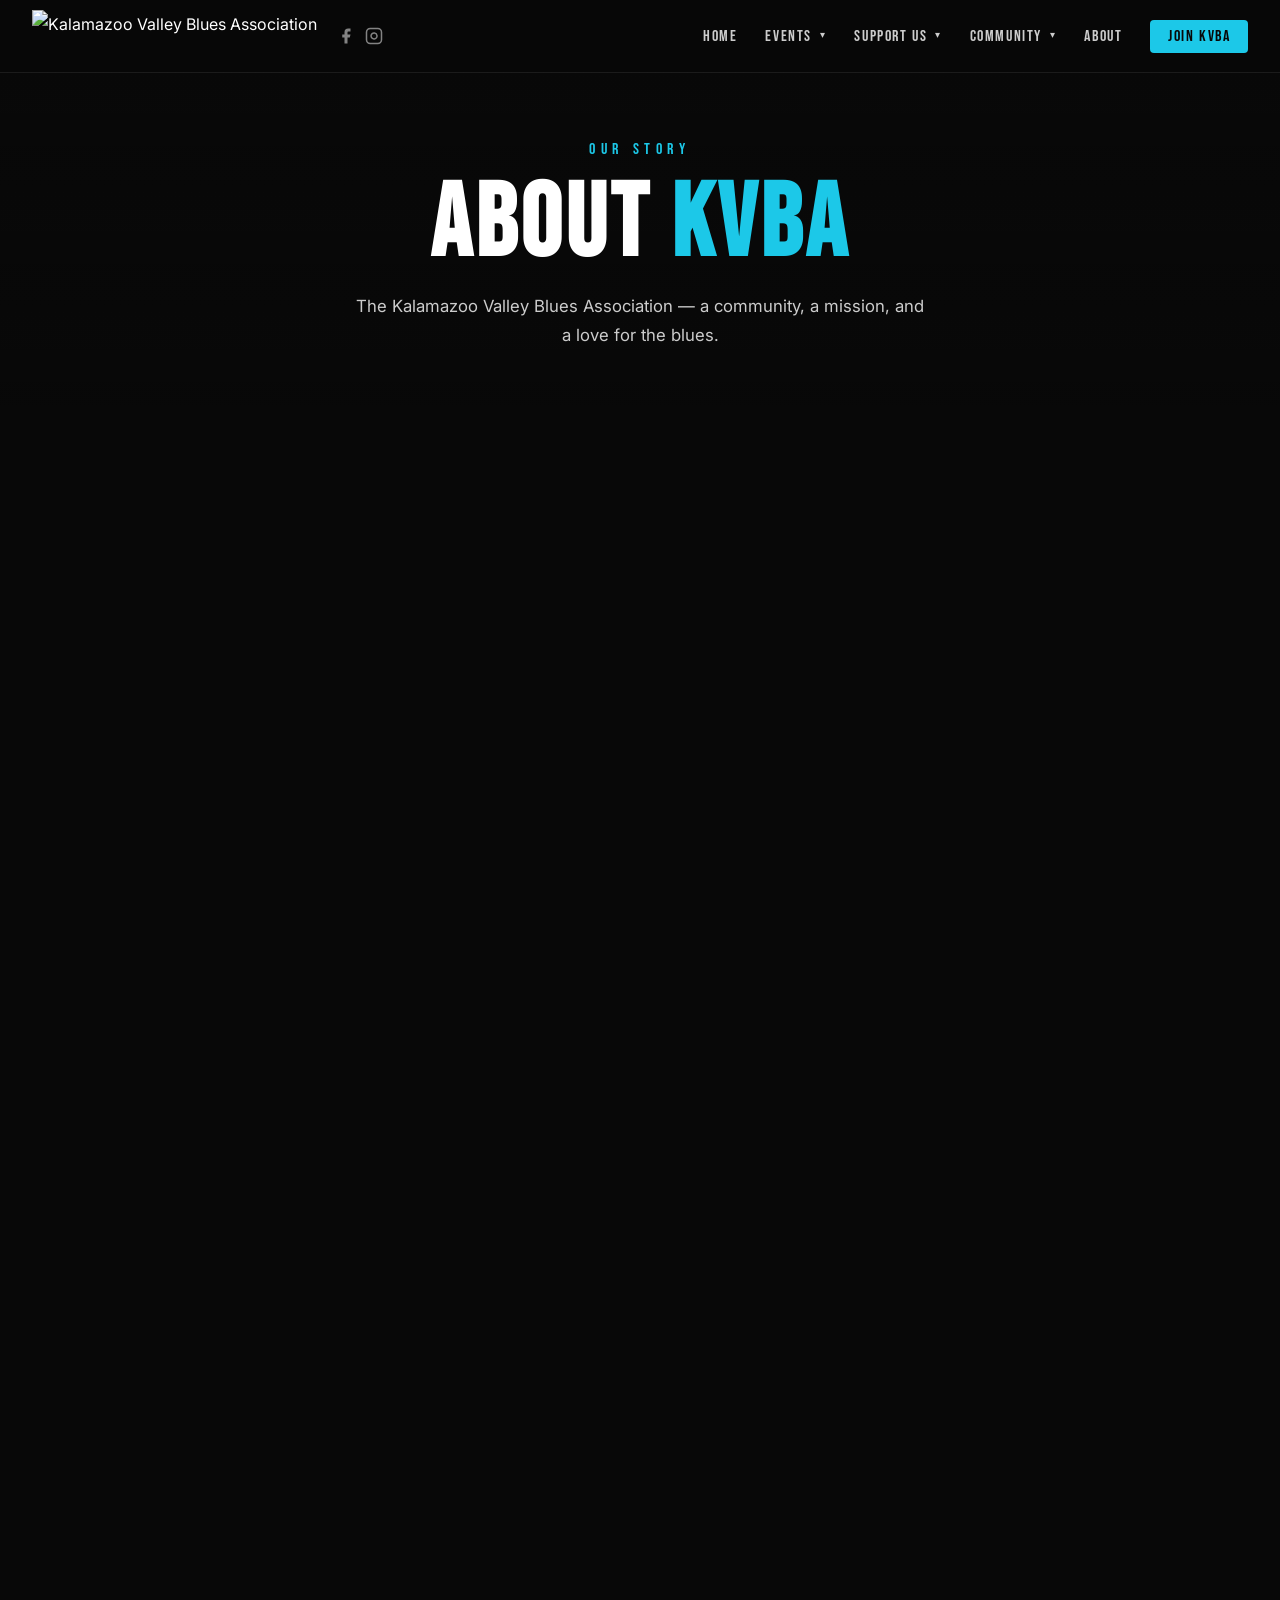
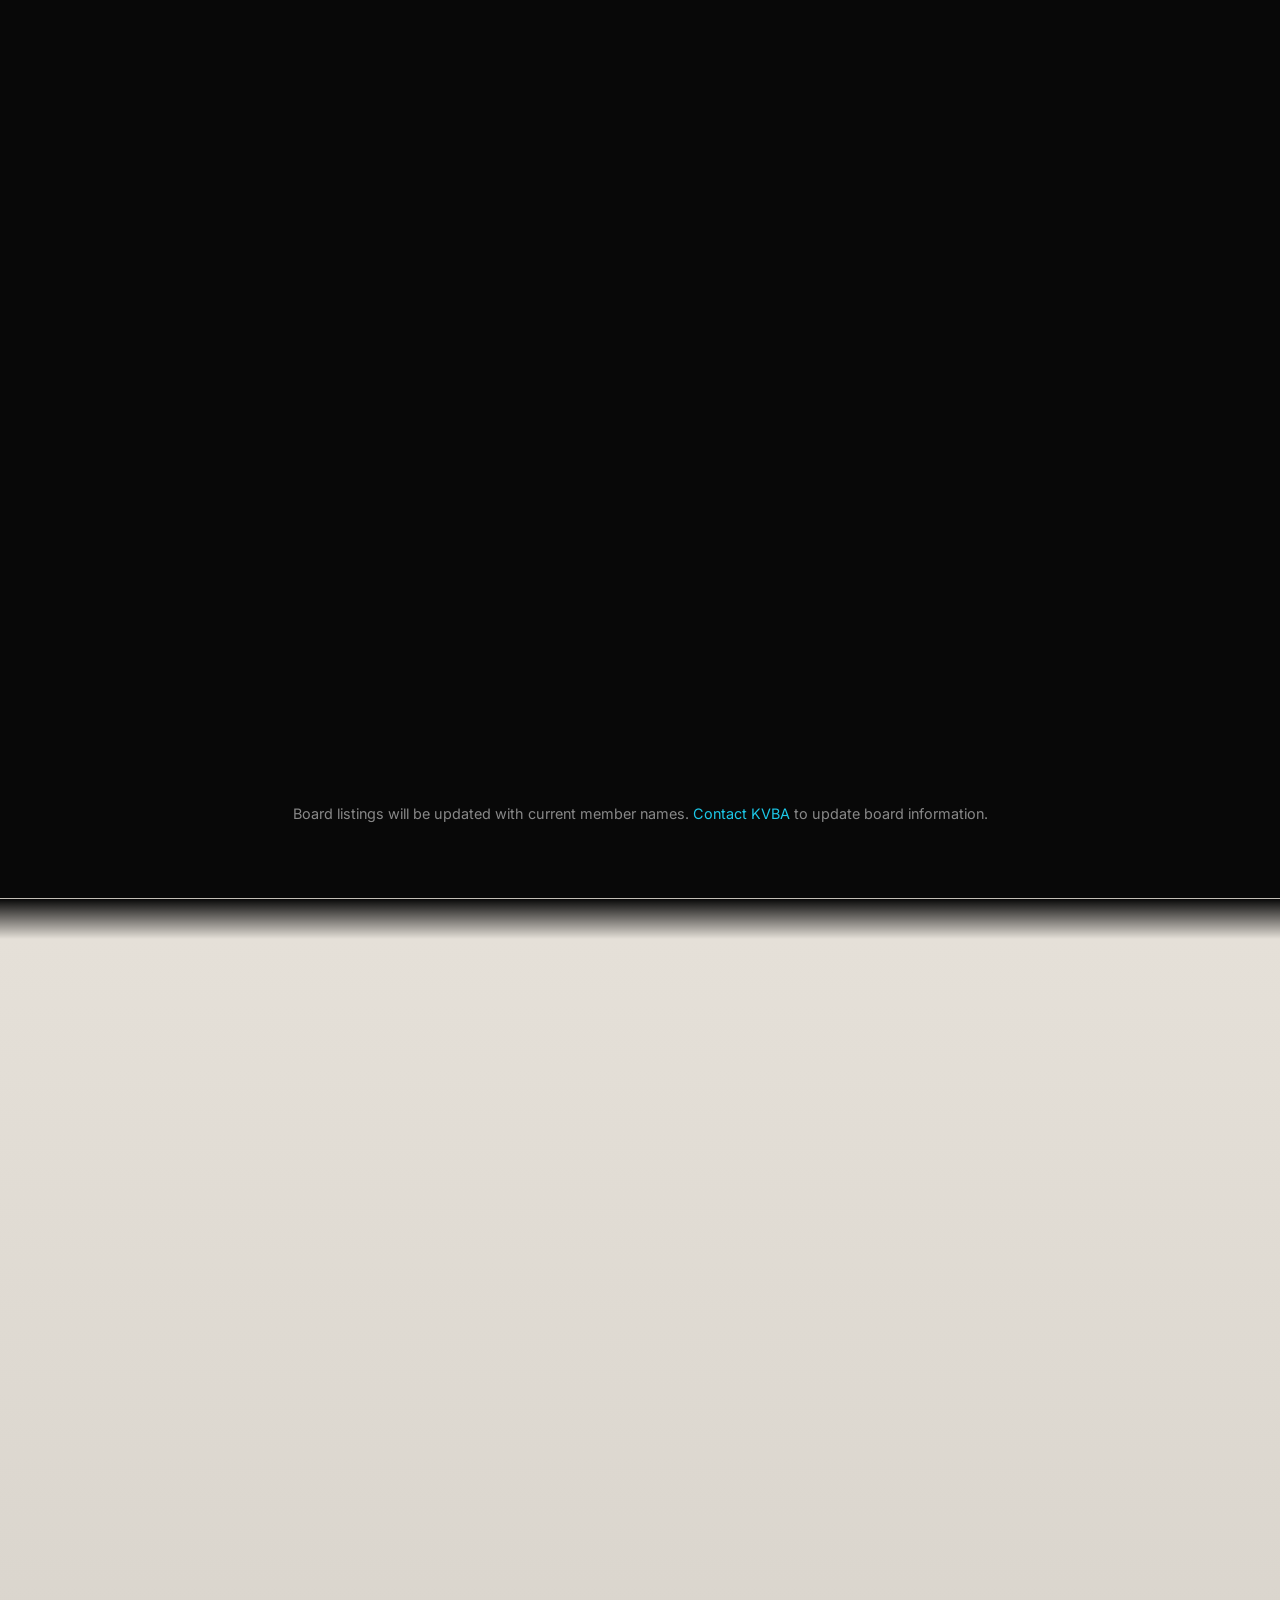
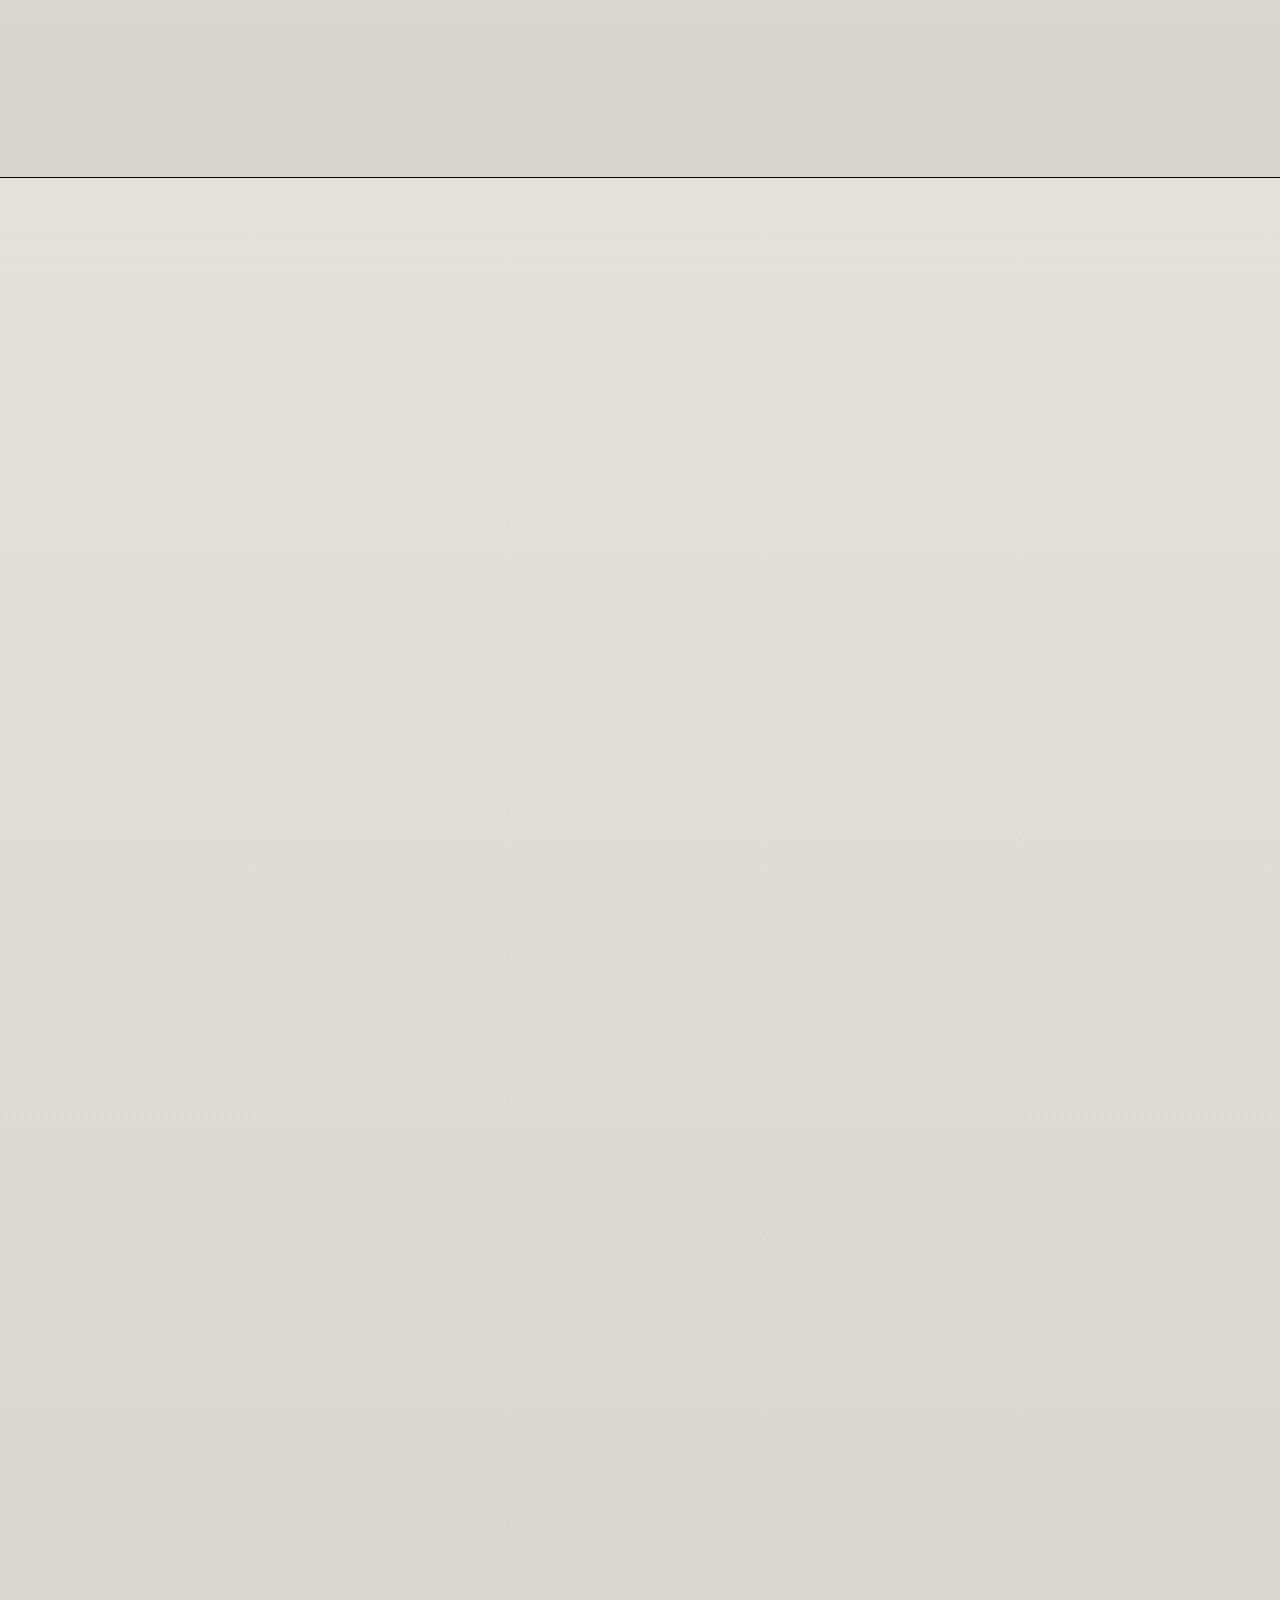
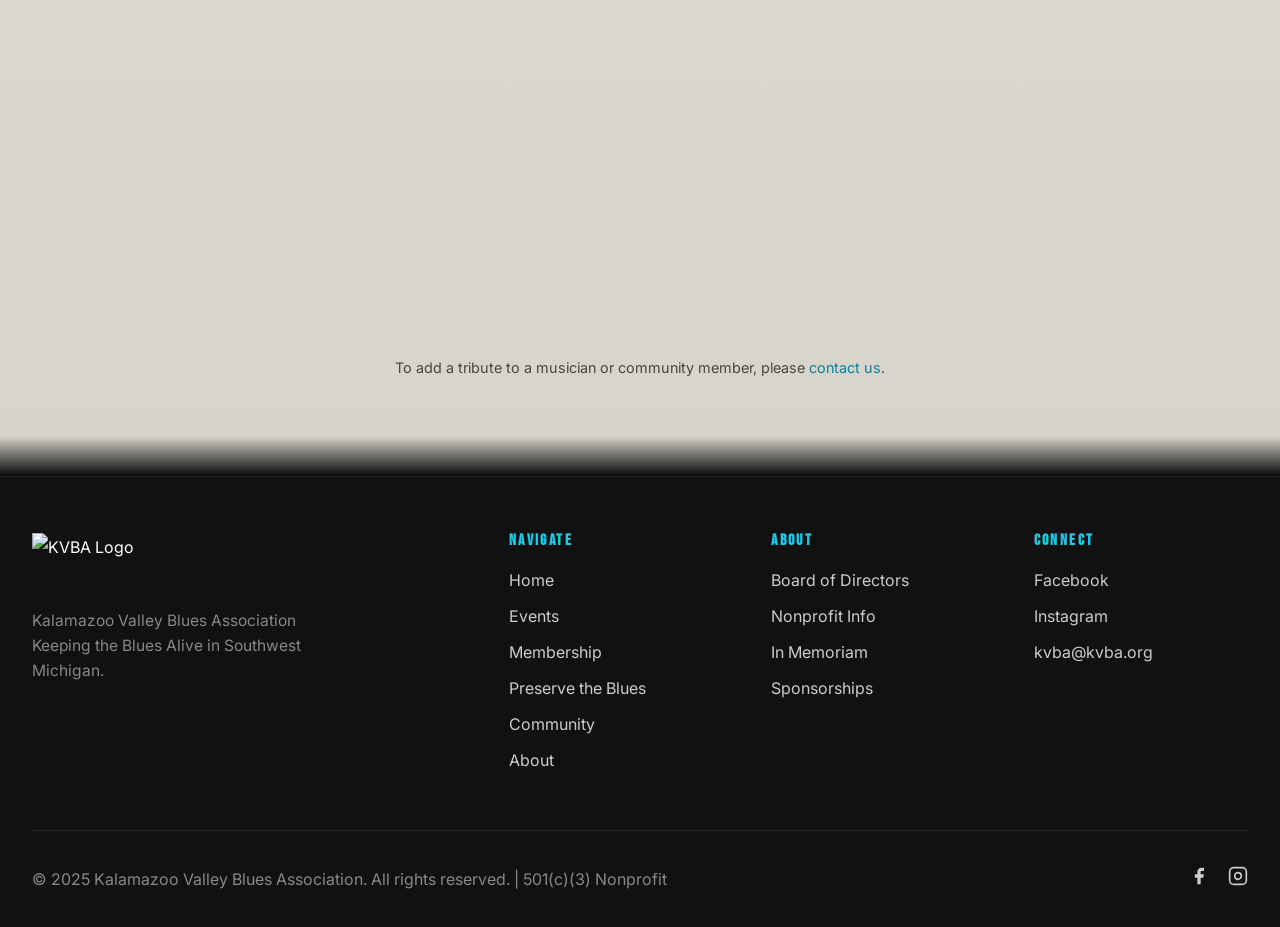
==== about.html @ 762186d5 "Fix: hide treasurer modal by default (display:none)" ====
<!DOCTYPE html>
<html lang="en">
<head>
  <meta charset="UTF-8" />
  <meta name="viewport" content="width=device-width, initial-scale=1.0" />
  <title>About KVBA | Kalamazoo Valley Blues Association</title>
  <meta name="description" content="Learn about the Kalamazoo Valley Blues Association — over 30 years keeping blues music alive in Kalamazoo, MI and Southwest Michigan. Our mission, history, and board of directors." />
  <link rel="preconnect" href="https://fonts.googleapis.com" />
  <link rel="preconnect" href="https://fonts.gstatic.com" crossorigin />
  <link href="https://fonts.googleapis.com/css2?family=Bebas+Neue&family=Inter:wght@300;400;500;600;700&display=swap" rel="stylesheet" />
  <link rel="stylesheet" href="assets/css/style.css" />
  <style>
    .reveal { opacity: 0; transform: translateY(20px); transition: opacity 0.6s ease, transform 0.6s ease; }
    .reveal.visible { opacity: 1; transform: translateY(0); }
    /* ── In Memoriam tributes ── */
    .tribute {
      display: grid;
      grid-template-columns: 200px 1fr;
      gap: 2.5rem;
      background: var(--bg-3);
      border: 1px solid var(--border);
      border-radius: var(--radius);
      padding: 2rem 2.25rem;
      margin-bottom: 2rem;
    }
    @media (max-width: 640px) {
      .tribute { grid-template-columns: 1fr; }
      .tribute-photo { text-align: center; }
    }
    .tribute-photo img {
      width: 100%; max-width: 200px;
      border-radius: var(--radius);
      object-fit: cover;
      box-shadow: 0 4px 20px rgba(0,0,0,0.4);
    }
    .tribute-name {
      font-family: var(--heading);
      font-size: clamp(1.6rem, 3vw, 2.2rem);
      line-height: 1.1;
      margin-bottom: 0.2rem;
    }
    .tribute-role {
      color: var(--blue);
      font-size: 0.95rem;
      letter-spacing: 0.14em;
      text-transform: uppercase;
      margin-bottom: 1.25rem;
      display: block;
    }
    .tribute-bio p {
      color: var(--light);
      line-height: 1.8;
      font-size: 0.95rem;
      margin-bottom: 0.9rem;
    }
    .tribute-obit {
      display: inline-block;
      margin-top: 0.5rem;
      color: var(--blue);
      font-size: 0.97rem;
      text-decoration: underline;
    }
    .tribute-obit:hover { opacity: 0.8; }
    /* ── Board member bio modal ── */
    .board-card.has-bio { cursor: pointer; transition: transform 0.2s, box-shadow 0.2s, border-color 0.2s; }
    .board-card.has-bio:hover { transform: translateY(-4px); box-shadow: 0 10px 30px rgba(28,200,232,0.18); border-color: var(--blue); }
    .board-card.has-bio .bio-hint {
      font-size: 0.78rem; color: var(--blue); margin-top: 0.5rem;
      letter-spacing: 0.06em; opacity: 0.75;
    }
    .board-card.has-bio:hover .bio-hint { opacity: 1; }

    /* Modal overlay */
    #boardModal,
    #boardModalTreasurer {
      display: none; position: fixed; inset: 0; z-index: 8000;
      background: rgba(0,0,0,0.75); backdrop-filter: blur(4px);
      align-items: center; justify-content: center; padding: 1.5rem;
    }
    #boardModal.open,
    #boardModalTreasurer.open { display: flex; }
    .board-modal-box {
      background: var(--bg-2); border: 1px solid var(--border);
      border-radius: 16px; max-width: 560px; width: 100%;
      padding: 2.5rem 2.5rem 2rem;
      position: relative;
      animation: modalIn 0.22s ease;
    }
    @keyframes modalIn {
      from { opacity: 0; transform: translateY(18px) scale(0.97); }
      to   { opacity: 1; transform: translateY(0) scale(1); }
    }
    .board-modal-close {
      position: absolute; top: 1rem; right: 1.1rem;
      background: none; border: none; cursor: pointer;
      color: var(--gray); font-size: 1.5rem; line-height: 1;
      transition: color 0.2s;
    }
    .board-modal-close:hover { color: var(--white); }
    .board-modal-header {
      display: flex; align-items: center; gap: 1.4rem; margin-bottom: 1.5rem;
    }
    .board-modal-header img {
      width: 80px; height: 80px; border-radius: 50%;
      object-fit: cover; object-position: center top;
      border: 2px solid var(--blue); flex-shrink: 0;
    }
    .board-modal-header .modal-name {
      font-family: var(--heading); font-size: 1.8rem; line-height: 1.1; margin-bottom: 0.2rem;
    }
    .board-modal-header .modal-role {
      color: var(--blue); font-size: 0.9rem; text-transform: uppercase;
      letter-spacing: 0.12em; margin-bottom: 0.2rem;
    }
    .board-modal-header .modal-since {
      color: var(--gray); font-size: 0.85rem;
    }
    .board-modal-body p {
      color: var(--light); line-height: 1.8; font-size: 0.97rem; margin-bottom: 0.9rem;
    }
    .board-modal-body p:last-child { margin-bottom: 0; }
    .board-modal-footer {
      margin-top: 1.5rem; padding-top: 1rem;
      border-top: 1px solid var(--border);
    }
    .board-modal-footer a {
      color: var(--blue); font-size: 0.9rem; text-decoration: none;
      display: inline-flex; align-items: center; gap: 0.4rem;
    }
    .board-modal-footer a:hover { text-decoration: underline; }

    /* ── Collapsible bio ── */
    .bio-preview { margin-bottom: 0; }
    .bio-full { display: none; }
    .bio-full.open { display: block; }
    .bio-toggle {
      background: none; border: none; cursor: pointer;
      color: var(--blue); font-size: 0.97rem; padding: 0.5rem 0 0;
      letter-spacing: 0.05em; display: inline-flex; align-items: center; gap: 0.4rem;
    }
    .bio-toggle:hover { opacity: 0.8; }
    .bio-toggle .arrow { display: inline-block; transition: transform 0.25s; }
    .bio-toggle.open .arrow { transform: rotate(90deg); }
    /* Simpler card for those with a full page */
    .memorial-card-sm {
      background: var(--bg-3); border: 1px solid var(--border);
      border-radius: var(--radius); padding: 1.75rem 2rem;
      display: flex; align-items: center; gap: 1.5rem;
    }
    .memorial-card-sm .name { font-family: var(--heading); font-size: 1.4rem; margin-bottom: 0.2rem; }
    .memorial-card-sm .note { color: var(--gray); font-size: 1rem; line-height: 1.6; }
  </style>
  <!-- Google tag (gtag.js) -->
  <script async src="https://www.googletagmanager.com/gtag/js?id=G-MRCHQHKWJD"></script>
  <script>
    window.dataLayer = window.dataLayer || [];
    function gtag(){dataLayer.push(arguments);}
    gtag('js', new Date());
    gtag('config', 'G-MRCHQHKWJD');
  </script>
</head>
<body>

<!-- ─── NAVBAR ─────────────────────────────────────────────── -->
<nav id="navbar">
  <div class="nav-left">
  <div class="nav-logo">
    <a href="index.html">
      <img src="assets/images/logo-color.png" alt="Kalamazoo Valley Blues Association" class="nav-logo-img" />
    </a>
  </div>
  <div class="nav-social">
    <a href="https://facebook.com/Kzooblues" target="_blank" rel="noopener" aria-label="Facebook">
      <svg width="18" height="18" fill="currentColor" viewBox="0 0 24 24"><path d="M18 2h-3a5 5 0 0 0-5 5v3H7v4h3v8h4v-8h3l1-4h-4V7a1 1 0 0 1 1-1h3z"/></svg>
    </a>
    <a href="https://instagram.com/kzooblues/" target="_blank" rel="noopener" aria-label="Instagram">
      <svg width="18" height="18" fill="none" stroke="currentColor" stroke-width="2" viewBox="0 0 24 24"><rect x="2" y="2" width="20" height="20" rx="5" ry="5"/><path d="M16 11.37A4 4 0 1 1 12.63 8 4 4 0 0 1 16 11.37z"/><line x1="17.5" y1="6.5" x2="17.51" y2="6.5"/></svg>
    </a>
  </div>
</div>
    <ul class="nav-links">
    <li><a href="index.html">Home</a></li>
    <li class="has-dropdown">
      <a href="events.html">Events <span class="nav-arrow">&#9662;</span></a>
      <ul class="dropdown">
        <li><a href="events.html">Upcoming Events</a></li>
        <li><a href="bluesfest.html">Blues Fest 2026</a></li>
        <li><a href="golf.html">Golf Outing</a></li>
      </ul>
    </li>
    <li class="has-dropdown">
      <a href="#">Support Us <span class="nav-arrow">&#9662;</span></a>
      <ul class="dropdown">
        <li><a href="membership.html">Membership</a></li>
        <li><a href="sponsorship.html">Sponsorship</a></li>
      </ul>
    </li>
    <li class="has-dropdown">
      <a href="#">Community <span class="nav-arrow">&#9662;</span></a>
      <ul class="dropdown">
        <li><a href="bands.html">Community Bands</a></li>
        <li><a href="preserve.html">Preserve the Blues</a></li>
        <li><a href="scholarship.html">Scholarship</a></li>
      </ul>
    </li>
    <li><a href="about.html">About</a></li>
    <li><a href="membership.html" class="nav-cta">Join KVBA</a></li>
  </ul>
  <button class="nav-toggle" id="navToggle" aria-label="Toggle menu">☰</button>
</nav>

<!-- ─── PAGE HERO ─────────────────────────────────────────────── -->
<div class="page-hero" style="background-image: linear-gradient(to bottom, rgba(8,8,8,0.55), rgba(8,8,8,0.98)), url('assets/images/Messenger_creation_CA2ED29F-C7D2-44B9-A4A9-341E85EB263A.jpeg'); background-size: cover; background-position: center;">
  <div class="container">
    <span class="section-label">Our Story</span>
    <h1>About <span class="blue">KVBA</span></h1>
    <p>The Kalamazoo Valley Blues Association — a community, a mission, and a love for the blues.</p>
  </div>
</div>

<!-- ─── MISSION ─────────────────────────────────────────────── -->
<section>
  <div class="container">
    <div class="mission-block reveal">
      <div class="mission-quote">"Keeping the Blues Alive"</div>
      <p>The Kalamazoo Valley Blues Association is dedicated to promoting, preserving, and celebrating blues music and its cultural heritage in Southwest Michigan. We connect musicians, fans, venues, and communities in a shared passion for this foundational American art form.</p>
    </div>

    <!-- ─── HISTORY ─────────────────────────────────────────────── -->
    <div class="history-grid reveal">
      <div class="history-text">
        <span class="section-label">Our Story</span>
        <h2>More Than <span class="blue">30 Years</span> of Blues in Kalamazoo</h2>
        <p>The Kalamazoo Valley Blues Association was founded in the early 1990s by a dedicated group of blues fans and musicians who wanted to ensure that Southwest Michigan would always have a thriving blues scene.</p>
        <p>What started as a small gathering of enthusiasts has grown into one of Michigan's most active blues music organizations — hosting hundreds of events each year, running education programs in local schools, and producing the annual Kalamazoo Blues Festival.</p>
        <p>Through the decades, KVBA has navigated changing musical landscapes while staying true to the authentic heart of the blues. We've seen legends perform on our stages, watched young scholarship recipients go on to music careers, and built a community that keeps growing.</p>
        <p>Today, KVBA is a 501(c)(3) nonprofit organization led by a volunteer board of directors, supported by hundreds of members, and powered by countless volunteers who show up because they love the music.</p>
      </div>
      <div class="history-img">
        <img src="assets/images/515438805_1161407829362009_8691563852099156481_n.jpg" alt="KVBA members at Blues Festival" />
      </div>
    </div>

    <!-- ─── BOARD ─────────────────────────────────────────────── -->
    <div id="board">
      <div class="section-header reveal">
        <span class="section-label">Leadership</span>
        <h2>Board of <span class="blue">Directors</span></h2>
        <p>KVBA is governed by a volunteer board of dedicated blues community members. <a href="mailto:kvba@kvba.org" style="color:var(--blue);">Contact us</a> to learn about board opportunities.</p>
      </div>
      <div class="board-grid reveal">
        <div class="board-card has-bio" onclick="document.getElementById('boardModal').classList.add('open')" role="button" tabindex="0" aria-label="View Mike Depoian bio">
          <img src="assets/images/mike-depoian.jpg" alt="Mike Depoian" class="board-avatar-photo" />
          <div class="name">Mike Depoian</div>
          <div class="role">Board President</div>
          <div style="color:var(--gray);font-size:0.82rem;margin-top:0.4rem;">President since 2016</div>
          <div class="bio-hint">View Bio ›</div>
        </div>
        <div class="board-card">
          <div class="board-avatar">VP</div>
          <div class="name">Vice President</div>
          <div class="role">Board Vice President</div>
        </div>
        <div class="board-card">
          <div class="board-avatar">S</div>
          <div class="name">Secretary</div>
          <div class="role">Board Secretary</div>
        </div>
        <div class="board-card has-bio" onclick="document.getElementById('boardModalTreasurer').classList.add('open')" role="button" tabindex="0" aria-label="View Larry bio">
          <img src="assets/images/Larry Face headshot.jpg" alt="Larry, Board Treasurer" class="board-avatar-photo" />
          <div class="name">Larry</div>
          <div class="role">Board Treasurer</div>
          <div class="bio-hint">View Bio ›</div>
        </div>
        <div class="board-card">
          <div class="board-avatar">D</div>
          <div class="name">Director at Large</div>
          <div class="role">Director</div>
        </div>
        <div class="board-card">
          <div class="board-avatar">D</div>
          <div class="name">Director at Large</div>
          <div class="role">Director</div>
        </div>
      </div>
      <p style="text-align:center; color:var(--gray); margin-top:1.5rem; font-size:0.9rem;">
        Board listings will be updated with current member names. <a href="mailto:kvba@kvba.org" style="color:var(--blue);">Contact KVBA</a> to update board information.
      </p>
    </div>
  </div>
</section>

<!-- ─── NONPROFIT INFO ─────────────────────────────────────────────── -->
<section id="nonprofit" class="section-light" style="border-top:1px solid var(--border); border-bottom:1px solid var(--border);">
  <div class="container">
    <div style="display:grid; grid-template-columns:1fr 1fr; gap:4rem; align-items:center;" class="reveal">
      <div>
        <span class="section-label">Our Nonprofit Status</span>
        <h2>501(c)(3) <span class="blue">Organization</span></h2>
        <p style="color:var(--light); margin-bottom:1rem;">KVBA is a registered 501(c)(3) nonprofit organization, which means your membership dues and donations may be tax-deductible. We are governed by a volunteer board and operate entirely in service of the blues community.</p>
        <p style="color:var(--light); margin-bottom:1.5rem;">We welcome contributions of all kinds — financial support, in-kind donations, volunteer time, and sponsorships all make a meaningful difference in our ability to serve the community.</p>
        <div style="display:flex; gap:1rem; flex-wrap:wrap;">
          <a href="membership.html" class="btn btn-primary">Join or Donate</a>
          <a href="mailto:kvba@kvba.org?subject=Sponsorship Inquiry" class="btn btn-outline">Sponsorship Info</a>
        </div>
      </div>
      <div style="display:grid; grid-template-columns:1fr 1fr; gap:1.25rem;">
        <div class="stat">
          <span class="stat-number">501(c)(3)</span>
          <span class="stat-label">Nonprofit Status</span>
        </div>
        <div class="stat">
          <span class="stat-number">100%</span>
          <span class="stat-label">Volunteer Board</span>
        </div>
        <div class="stat">
          <span class="stat-number">1990s</span>
          <span class="stat-label">Founded</span>
        </div>
        <div class="stat">
          <span class="stat-number">MI</span>
          <span class="stat-label">State of Incorporation</span>
        </div>
      </div>
    </div>

    <!-- 501(c)(3) Public Documents -->
    <div style="margin-top:3rem; padding-top:2.5rem; border-top:1px solid var(--border);" class="reveal">
      <h3 style="font-family:var(--heading);font-size:1.5rem;letter-spacing:0.08em;margin-bottom:0.5rem;">Public Documents</h3>
      <p style="color:var(--light);margin-bottom:1.5rem;font-size:0.95rem;">The KVBA is an organization made up entirely of volunteers — from the board of directors to the person collecting tickets at the festival gate. As a 501(c)(3) organization, our filings are available for public inspection.</p>
      <ul style="list-style:none;display:flex;flex-direction:column;gap:0.75rem;">
        <li>
          <a href="https://kzooblues.files.wordpress.com/2016/01/irs-public-inspection-requirements-for-forms-990.pdf"
             target="_blank" rel="noopener"
             style="color:var(--blue);display:inline-flex;align-items:center;gap:0.4rem;font-size:0.95rem;">
            <svg width="14" height="14" fill="none" stroke="currentColor" stroke-width="2" viewBox="0 0 24 24" style="flex-shrink:0;"><path d="M14 2H6a2 2 0 0 0-2 2v16a2 2 0 0 0 2 2h12a2 2 0 0 0 2-2V8z"/><polyline points="14 2 14 8 20 8"/></svg>
            IRS Public Inspection Requirements
          </a>
        </li>
        <li style="color:var(--light);font-size:0.95rem;">
          <span style="display:block;margin-bottom:0.4rem;">Return of Organization Exempt from Income Tax (Form 990)</span>
          <span style="display:flex;flex-wrap:wrap;gap:0.5rem;padding-left:0.25rem;">
            <a href="https://kvba.org/wp-content/uploads/taxdocuments/kvba_2020_tax.pdf" target="_blank" rel="noopener" style="color:var(--blue);">2020</a>
            <span style="color:var(--border);">|</span>
            <a href="https://kvba.org/wp-content/uploads/taxdocuments/kvba_2019_tax.pdf" target="_blank" rel="noopener" style="color:var(--blue);">2019</a>
            <span style="color:var(--border);">|</span>
            <a href="https://kvba.org/wp-content/uploads/taxdocuments/kvba_2018_tax.pdf" target="_blank" rel="noopener" style="color:var(--blue);">2018</a>
            <span style="color:var(--border);">|</span>
            <a href="https://kvba.org/wp-content/uploads/2018/06/kvba_2017_tax.pdf" target="_blank" rel="noopener" style="color:var(--blue);">2017</a>
            <span style="color:var(--border);">|</span>
            <a href="https://kzooblues.files.wordpress.com/2016/01/kvba-2016-tax-return.pdf" target="_blank" rel="noopener" style="color:var(--blue);">2016</a>
            <span style="color:var(--border);">|</span>
            <a href="https://kzooblues.files.wordpress.com/2016/06/kvba-2015-form-9901.pdf" target="_blank" rel="noopener" style="color:var(--blue);">2015</a>
            <span style="color:var(--border);">|</span>
            <a href="https://kzooblues.files.wordpress.com/2016/01/kvba-2014-form-990-ez.pdf" target="_blank" rel="noopener" style="color:var(--blue);">2014</a>
            <span style="color:var(--border);">|</span>
            <a href="https://kzooblues.files.wordpress.com/2016/01/kvba-2013-form-990-ez.pdf" target="_blank" rel="noopener" style="color:var(--blue);">2013</a>
          </span>
        </li>
        <li>
          <a href="https://kzooblues.files.wordpress.com/2016/06/kvba-amended-articles-of-incorporation-filed-1-5-1995.pdf"
             target="_blank" rel="noopener"
             style="color:var(--blue);display:inline-flex;align-items:center;gap:0.4rem;font-size:0.95rem;">
            <svg width="14" height="14" fill="none" stroke="currentColor" stroke-width="2" viewBox="0 0 24 24" style="flex-shrink:0;"><path d="M14 2H6a2 2 0 0 0-2 2v16a2 2 0 0 0 2 2h12a2 2 0 0 0 2-2V8z"/><polyline points="14 2 14 8 20 8"/></svg>
            KVBA Articles of Incorporation
          </a>
        </li>
      </ul>
    </div>

  </div>
</section>

<!-- ─── IN MEMORIAM ─────────────────────────────────────────────── -->
<section id="memoriam" class="section-light">
  <div class="container">
    <div class="section-header reveal">
      <span class="section-label">In Memoriam</span>
      <h2>Those Who <span class="blue">Shaped Our Blues</span></h2>
      <p>We honor the musicians and community members who contributed so much to the Kalamazoo blues tradition. Their music lives on.</p>
    </div>
    <!-- Larry Bevins -->
    <div class="tribute reveal">
      <div class="tribute-photo">
        <img src="assets/images/larry-bevins.png" alt="Larry Bevins" />
      </div>
      <div class="tribute-content">
        <div class="tribute-name">Larry Bevins</div>
        <span class="tribute-role">KVBA President &amp; Festival Visionary</span>
        <div class="tribute-bio">
          <div class="bio-preview">
            <p>About 30 years ago the newly formed Kalamazoo Valley Blues Association decided to have a blues festival in downtown Kalamazoo. The weather was not kind and the event lost money — but someone stepped up with a plan. That person was Larry Bevins.</p>
          </div>
          <div class="bio-full" id="larryBio">
            <p>Larry's plan included recruiting sponsors, holding a series of fundraisers, and negotiating with those owed money. Another festival was planned. Larry, who was not part of the Board at the time, was elected the new President to lead this effort (1996).</p>
            <p>Not only did the plan work, in 2001 Larry traveled to Memphis to accept the Blues Organization of the Year award! The Kalamazoo Chamber of Commerce made July Blues month. Larry, and his volunteer Board, had put Kalamazoo on the blues map! A book was published in 1999 called "Blues For Dummies" with a list of the top 10 blues festivals not to miss — among them was the Kalamazoo Blues Festival.</p>
            <p>It was always Larry's vision to get national recognition. He got it! For those now doing the booking, the major agencies are on speed dial. That's all because of Larry Bevins who refused to let it die and dreamed of something bigger.</p>
            <p>But blues wasn't his only love. The man could barbeque some ribs! He entered an annual rib competition with a few other KVBA members and took 2nd place at RibFest. Music, BBQ, and family is what Larry was all about. He will be greatly missed in the blues world and beyond. Here at KVBA we celebrate the life and impact of Larry and send our sincere condolences to Lorie and Katie.</p>
          </div>
          <button class="bio-toggle" id="larryToggle" onclick="toggleBio('larryBio','larryToggle')">
            <span class="arrow">&#9654;</span> Read more
          </button>
        </div>
        <a href="https://www.winkelfuneralhome.com/larry-d-bevins/" target="_blank" rel="noopener" class="tribute-obit">Read Larry's obituary &rarr;</a>
      </div>
    </div>

    <!-- John Steele -->
    <div class="tribute reveal">
      <div class="tribute-photo">
        <img src="assets/images/john-steele.jpg" alt="John Steele" />
      </div>
      <div class="tribute-content">
        <div class="tribute-name">John Steele</div>
        <span class="tribute-role">KVBA Board Member &amp; Treasurer</span>
        <div class="tribute-bio">
          <p>Remembering our dear friend John Steele, who passed in November 2021. His legacy includes many contributions to the local blues scene. John served as board member and treasurer to the KVBA, and his dedication helped sustain the organization through many years of growth.</p>
          <p>RIP John.</p>
        </div>
        <a href="https://obits.mlive.com/us/obituaries/kalamazoo/name/john-steele-obituary?id=31671112" target="_blank" rel="noopener" class="tribute-obit">Read John's obituary &rarr;</a>
      </div>
    </div>

    <!-- Millie Lambert -->
    <div class="tribute reveal">
      <div class="tribute-photo">
        <img src="assets/images/millie-lambert.jpg" alt="Millie Lambert"
             onerror="this.closest('.tribute-photo').style.display='none'" />
      </div>
      <div class="tribute-content">
        <div class="tribute-name">Millie Lambert</div>
        <span class="tribute-role">KVBA Board Member &amp; Beloved Community Pillar</span>
        <div class="tribute-bio">
          <div class="bio-preview">
            <p>Mildred "Millie" Mary Lambert, born February 5, 1949, passed away peacefully on August 27, 2024, at the age of 75. A Kalamazoo treasure through and through, Millie served on the KVBA board and gave herself fully to the blues community she loved.</p>
          </div>
          <div class="bio-full" id="millieBio">
            <p>Millie spent her career as an elementary teacher in Kalamazoo Public Schools and brought that same warmth and dedication to everything she did for KVBA. Her love of live music — especially the Out of Favor Boys — and her easy laugh made her a fixture at events and a friend to everyone she met.</p>
            <p>She is survived by her sister Ann Walker; niece Mari Bryant; niece Lindsay (John) Osborn; and great-nieces and nephews Cadence, Gabriella, Owen, and Isaac Osborn. Her spirit lives on in the music she championed and the people she brought together. She will be greatly missed.</p>
          </div>
          <button class="bio-toggle" id="millieToggle" onclick="toggleBio('millieBio','millieToggle')">
            <span class="arrow">&#9654;</span> Read more
          </button>
        </div>
        <a href="https://obits.mlive.com/us/obituaries/kalamazoo/name/mildred-lambert-obituary?id=56296379" target="_blank" rel="noopener" class="tribute-obit">Read Millie's obituary &rarr;</a>
      </div>
    </div>

    <!-- Boogie Woogie Bob Peters -->
    <div class="memorial-card-sm reveal">
      <div>
        <div class="name">Boogie Woogie Bob Peters</div>
        <div class="note">Beloved blues pianist, mentor, and the heart of KVBA's education mission. The scholarship bearing his name honors a Southwest Michigan student musician every year. <a href="scholarship.html" style="color:var(--blue);">Learn about the scholarship &rarr;</a></div>
      </div>
    </div>

    <p style="text-align:center; color:var(--gray); margin-top:2.5rem; font-size:0.9rem;">
      To add a tribute to a musician or community member, please <a href="mailto:kvba@kvba.org?subject=In Memoriam" style="color:var(--blue);">contact us</a>.
    </p>
  </div>
</section>

<!-- ─── FOOTER ─────────────────────────────────────────────── -->
<footer>
  <div class="container">
    <div class="footer-grid">
      <div class="footer-brand">
        <img src="assets/images/logo-color.png" alt="KVBA Logo" class="footer-logo-img" />
        <p>Kalamazoo Valley Blues Association<br>Keeping the Blues Alive in Southwest Michigan.</p>
      </div>
      <div class="footer-col">
        <h4>Navigate</h4>
        <ul>
          <li><a href="index.html">Home</a></li>
          <li><a href="events.html">Events</a></li>
          <li><a href="membership.html">Membership</a></li>
          <li><a href="preserve.html">Preserve the Blues</a></li>
          <li><a href="bands.html">Community</a></li>
          <li><a href="about.html">About</a></li>
        </ul>
      </div>
      <div class="footer-col">
        <h4>About</h4>
        <ul>
          <li><a href="about.html#board">Board of Directors</a></li>
          <li><a href="about.html#nonprofit">Nonprofit Info</a></li>
          <li><a href="about.html#memoriam">In Memoriam</a></li>
          <li><a href="mailto:kvba@kvba.org?subject=Sponsorship Inquiry">Sponsorships</a></li>
        </ul>
      </div>
      <div class="footer-col">
        <h4>Connect</h4>
        <ul>
          <li><a href="https://facebook.com/Kzooblues" target="_blank" rel="noopener">Facebook</a></li>
          <li><a href="https://instagram.com/kzooblues/" target="_blank" rel="noopener">Instagram</a></li>
          <li><a href="mailto:kvba@kvba.org">kvba@kvba.org</a></li>
        </ul>
      </div>
    </div>
    <div class="footer-bottom">
      <p>&copy; 2025 Kalamazoo Valley Blues Association. All rights reserved. | 501(c)(3) Nonprofit</p>
      <div class="social-links">
        <a href="https://facebook.com/Kzooblues" target="_blank" rel="noopener" aria-label="Facebook">
          <svg width="20" height="20" fill="currentColor" viewBox="0 0 24 24"><path d="M18 2h-3a5 5 0 0 0-5 5v3H7v4h3v8h4v-8h3l1-4h-4V7a1 1 0 0 1 1-1h3z"/></svg>
        </a>
        <a href="https://instagram.com/kzooblues/" target="_blank" rel="noopener" aria-label="Instagram">
          <svg width="20" height="20" fill="none" stroke="currentColor" stroke-width="2" viewBox="0 0 24 24"><rect x="2" y="2" width="20" height="20" rx="5" ry="5"/><path d="M16 11.37A4 4 0 1 1 12.63 8 4 4 0 0 1 16 11.37z"/><line x1="17.5" y1="6.5" x2="17.51" y2="6.5"/></svg>
        </a>
      </div>
    </div>
  </div>
</footer>


<!-- ── Mike Depoian Bio Modal ────────────────────────────── -->
<div id="boardModal" role="dialog" aria-modal="true" aria-labelledby="modalName">
  <div class="board-modal-box">
    <button class="board-modal-close" onclick="document.getElementById('boardModal').classList.remove('open')" aria-label="Close">&times;</button>
    <div class="board-modal-header">
      <img src="assets/images/mike-depoian.jpg" alt="Mike Depoian" />
      <div>
        <div class="modal-name" id="modalName">Mike Depoian</div>
        <div class="modal-role">Board President</div>
        <div class="modal-since">KVBA President since 2016</div>
      </div>
    </div>
    <div class="board-modal-body">
      <p>Mike Depoian has served as President of the Kalamazoo Valley Blues Association since 2016, guiding the organization through a period of sustained growth and community impact. Under his leadership, KVBA has expanded its annual Blues Festival, deepened its ties with Southwest Michigan venues and artists, and strengthened the scholarship and education programs that carry the blues forward.</p>
      <p>By day, Mike is a sales leader, coach, and strategist based in Kalamazoo, MI. He holds a degree from the University of Notre Dame's Mendoza College of Business and is a Trio Certified Coach, bringing that same focus on building high-performing teams and long-term vision to everything he does at KVBA.</p>
      <p>Mike leads KVBA entirely as a volunteer — a reflection of the genuine passion for blues music and community that drives the whole organization.</p>
    </div>
    <div class="board-modal-footer">
      <a href="https://www.linkedin.com/in/mdepoian/" target="_blank" rel="noopener">
        <svg width="16" height="16" fill="currentColor" viewBox="0 0 24 24"><path d="M16 8a6 6 0 0 1 6 6v7h-4v-7a2 2 0 0 0-2-2 2 2 0 0 0-2 2v7h-4v-7a6 6 0 0 1 6-6z"/><rect x="2" y="9" width="4" height="12"/><circle cx="4" cy="4" r="2"/></svg>
        View LinkedIn Profile
      </a>
    </div>
  </div>
</div>

<script>
  // Close modal on backdrop click
  document.getElementById('boardModal').addEventListener('click', function(e) {
    if (e.target === this) this.classList.remove('open');
  });
  document.getElementById('boardModalTreasurer').addEventListener('click', function(e) {
    if (e.target === this) this.classList.remove('open');
  });
  // Close on Escape key
  document.addEventListener('keydown', function(e) {
    if (e.key === 'Escape') {
      document.getElementById('boardModal').classList.remove('open');
      document.getElementById('boardModalTreasurer').classList.remove('open');
    }
  });
  // Keyboard activation for cards
  document.querySelectorAll('.board-card.has-bio')
---- assets/css/style.css ----
@import url('https://fonts.googleapis.com/css2?family=Bebas+Neue&family=Inter:wght@300;400;500;600;700&display=swap');

/* ─── VARIABLES ─────────────────────────────────────────────── */
:root {
  --bg:        #080808;
  --bg-2:      #111111;
  --bg-3:      #1a1a1a;
  --border:    rgba(255, 255, 255, 0.08);
  --blue:      #1cc8e8;
  --blue-dark: #0ea5c9;
  --blue-glow: rgba(28, 200, 232, 0.18);
  --white:     #ffffff;
  --light:     #cccccc;
  --gray:      #888888;
  --heading:   'Bebas Neue', sans-serif;
  --body:      'Inter', sans-serif;
  --nav-h:     72px;
  --max-w:     1280px;
  --radius:    10px;
  --ease:      0.3s ease;
}

/* ─── RESET ─────────────────────────────────────────────── */
*, *::before, *::after { box-sizing: border-box; margin: 0; padding: 0; }
html  { scroll-behavior: smooth; overflow-x: hidden; }
body  { background: var(--bg); color: var(--white); font-family: var(--body); line-height: 1.75; overflow-x: hidden; max-width: 100%; }
img   { max-width: 100%; height: auto; display: block; }
a     { color: inherit; text-decoration: none; }
ul    { list-style: none; }
button { cursor: pointer; font-family: var(--body); }

/* ─── TYPOGRAPHY ─────────────────────────────────────────────── */
h1, h2, h3, h4 { font-family: var(--heading); letter-spacing: 0.04em; line-height: 1.05; }
h1 { font-size: clamp(3rem, 8vw, 7rem); }
h2 { font-size: clamp(2rem, 5vw, 3.8rem); }
h3 { font-size: clamp(1.3rem, 3vw, 2rem); }
.blue         { color: var(--blue); }
.section-label {
  display: block; font-family: var(--heading); font-size: 1rem;
  letter-spacing: 0.35em; color: var(--blue); text-transform: uppercase; margin-bottom: 0.5rem;
}

/* ─── LAYOUT ─────────────────────────────────────────────── */
.container { max-width: var(--max-w); margin: 0 auto; padding: 0 2rem; }
section    { padding: 4.5rem 0; }
.section-header { text-align: center; margin-bottom: 2.5rem; }
.section-header h2 { margin-bottom: 0.75rem; }
.section-header p  { color: var(--light); font-size: 1.05rem; max-width: 600px; margin: 0 auto; }

/* ─── BUTTONS ─────────────────────────────────────────────── */
.btn {
  display: inline-flex; align-items: center; gap: 0.5rem;
  padding: 0.85rem 2rem; border-radius: 4px;
  font-family: var(--heading); font-size: 1.1rem; letter-spacing: 0.1em;
  transition: var(--ease); border: 2px solid transparent; cursor: pointer;
}
.btn-primary  { background: var(--blue); color: var(--bg); }
.btn-primary:hover  { background: var(--blue-dark); transform: translateY(-2px); box-shadow: 0 8px 28px var(--blue-glow); }
.btn-outline  { background: transparent; color: var(--white); border-color: rgba(255,255,255,0.5); }
.btn-outline:hover  { background: var(--white); color: var(--bg); transform: translateY(-2px); }
.btn-blue-outline { background: transparent; color: var(--blue); border-color: var(--blue); }
.btn-blue-outline:hover { background: var(--blue); color: var(--bg); transform: translateY(-2px); }

/* ─── NAVBAR ─────────────────────────────────────────────── */
#navbar {
  position: fixed; top: 0; left: 0; right: 0; z-index: 1000;
  width: 100%; /* prevents iOS viewport-expansion from pushing it offscreen */
  height: var(--nav-h); display: flex; align-items: center;
  justify-content: space-between; padding: 0 2rem;
  background: rgba(8, 8, 8, 0.97); backdrop-filter: blur(14px);
  box-shadow: 0 1px 0 var(--border);
  transition: background 0.4s ease, box-shadow 0.4s ease;
}
/* nav-left: logo + social icons side by side */
.nav-left { display: flex; align-items: center; gap: 1.25rem; }
.nav-social { display: flex; gap: 0.65rem; align-items: center; }
.nav-social a { color: rgba(255,255,255,0.5); transition: color var(--ease); display: flex; line-height: 0; }
.nav-social a:hover { color: var(--blue); }
.nav-logo a      { display: flex; align-items: center; }
.nav-logo-img    { height: 52px; width: auto; object-fit: contain; display: block; }
.nav-links { display: flex; align-items: center; gap: 1.75rem; }
.nav-links a {
  font-family: var(--heading); font-size: 1rem; letter-spacing: 0.1em;
  color: var(--light); transition: color var(--ease); position: relative;
}
.nav-links a::after {
  content: ''; position: absolute; bottom: -4px; left: 0; right: 0;
  height: 2px; background: var(--blue); transform: scaleX(0); transition: transform var(--ease);
}
.nav-links a:hover, .nav-links a.active { color: var(--blue); }
.nav-links a:hover::after, .nav-links a.active::after { transform: scaleX(1); }
.nav-cta {
  background: var(--blue) !important; color: var(--bg) !important;
  padding: 0.45rem 1.1rem !important; border-radius: 4px !important;
}
.nav-cta::after { display: none !important; }
.nav-cta:hover  { background: var(--blue-dark) !important; }
.nav-toggle     { display: none; background: none; border: none; color: var(--white); font-size: 1.6rem; padding: 0.4rem; cursor: pointer; }

/* ─── DROPDOWN MENUS ─────────────────────────────────────── */
.has-dropdown { position: relative; }
.nav-arrow {
  display: inline-block; font-size: 0.65em; margin-left: 0.3em;
  vertical-align: middle; transition: transform 0.22s ease;
  line-height: 1;
}
.has-dropdown:hover .nav-arrow,
.has-dropdown.open   .nav-arrow { transform: rotate(180deg); }

.dropdown {
  list-style: none;
  position: absolute; top: 100%; left: 50%;
  transform: translateX(-50%) translateY(-4px);
  background: rgba(10,10,10,0.98); backdrop-filter: blur(16px);
  border: 1px solid rgba(255,255,255,0.1); border-radius: 8px;
  /* padding-top bridges the gap so the mouse never leaves the hover zone */
  padding: 14px 0 0.45rem; min-width: 200px;
  opacity: 0; pointer-events: none;
  /* delay the hide by 120ms so a slow mouse move doesn't snap it shut */
  transition: opacity 0.2s ease 0.12s, transform 0.2s ease 0.12s;
  box-shadow: 0 10px 36px rgba(0,0,0,0.7);
  z-index: 1100;
}
/* small caret pointer sits inside the padding-top gap */
.dropdown::before {
  content: ''; position: absolute; top: 8px; left: 50%;
  transform: translateX(-50%);
  border-left: 6px solid transparent; border-right: 6px solid transparent;
  border-bottom: 6px solid rgba(255,255,255,0.1);
}
.has-dropdown:hover .dropdown {
  opacity: 1; pointer-events: all;
  transform: translateX(-50%) translateY(0);
  /* show immediately on hover-in, only delay the hide */
  transition: opacity 0.18s ease 0s, transform 0.18s ease 0s;
}
.dropdown li a {
  display: block; padding: 0.55rem 1.3rem;
  font-size: 0.975rem !important; letter-spacing: 0.06em;
  color: rgba(255,255,255,0.72) !important; white-space: nowrap;
  transition: color 0.18s, background 0.18s;
}
.dropdown li a::after { display: none !important; }
.dropdown li a:hover  { color: var(--blue) !important; background: rgba(255,255,255,0.05); }
.dropdown li a.active { color: var(--blue) !important; }
/* parent link is "active" when a child page is current */
.has-dropdown > a.active { color: var(--blue); }
.has-dropdown > a.active::after { transform: scaleX(1); }

@media (max-width: 920px) {
  .nav-links {
    position: fixed; top: var(--nav-h); left: 0; right: 0;
    background: rgba(8,8,8,0.98); backdrop-filter: blur(14px);
    flex-direction: column; padding: 2rem 2rem 3rem; gap: 1.5rem;
    transform: translateY(-110%); opacity: 0; pointer-events: none;
    transition: transform 0.4s ease, opacity 0.4s ease;
    border-bottom: 1px solid var(--border);
  }
  .nav-links.open { transform: translateY(0); opacity: 1; pointer-events: all; }
  .nav-links a    { font-size: 1.6rem; }
  .nav-toggle     { display: block; }

  /* mobile dropdown — accordion style */
  .dropdown {
    position: static; transform: none !important;
    background: rgba(255,255,255,0.05); border: none; border-radius: 0;
    box-shadow: none; backdrop-filter: none;
    padding: 0; margin-top: 0.5rem;
    max-height: 0; overflow: hidden; opacity: 0;
    transition: max-height 0.32s ease, opacity 0.25s ease;
    pointer-events: none;
  }
  .dropdown::before { display: none; }
  .has-dropdown.open .dropdown {
    max-height: 400px; opacity: 1; pointer-events: all;
  }
  .dropdown li a {
    padding: 0.65rem 1rem 0.65rem 2.25rem !important;
    font-size: 1.3rem !important;
  }
  /* tap the parent to open; show arrow as toggle cue */
  .has-dropdown > a {
    display: flex; align-items: center; justify-content: space-between; width: 100%;
  }
}

/* ─── HERO ─────────────────────────────────────────────── */
#hero {
  position: relative; height: 100vh; min-height: 620px;
  display: flex; align-items: center; justify-content: center;
  text-align: center; overflow: hidden; padding: 0;
  background: #080808; /* shows while video loads — no flash of static image */
}
#heroVideo {
  position: absolute; inset: 0; width: 100%; height: 100%;
  object-fit: cover; z-index: 0;
  filter: brightness(0.55);
}
.hero-overlay {
  position: absolute; inset: 0; z-index: 1;
  background: linear-gradient(to bottom,
    rgba(8,8,8,0.05) 0%,
    rgba(8,8,8,0.20) 40%,
    rgba(8,8,8,0.75) 100%);
}
.hero-content { position: relative; z-index: 2; padding: 2rem; }
.hero-pick-logo {
  height: 180px; width: auto; object-fit: contain;
  margin: 0 auto 2rem; display: block;
  filter: drop-shadow(0 0 30px rgba(28,200,232,0.4));
}
.hero-content h1   { text-shadow: 0 2px 8px rgba(0,0,0,0.9); margin-bottom: 0.5rem; }
.hero-subtitle     { font-family: var(--heading); font-size: clamp(1rem, 2.2vw, 1.5rem);
                     letter-spacing: 0.4em; color: var(--light); margin-bottom: 2.5rem; }
.hero-ctas         { display: flex; gap: 1rem; justify-content: center; flex-wrap: wrap; }
.hero-scroll {
  position: absolute; bottom: 2rem; left: 50%; transform: translateX(-50%);
  z-index: 2; color: var(--light); font-size: 1.4rem; animation: bobble 2s infinite;
}
@keyframes bobble {
  0%, 100% { transform: translateX(-50%) translateY(0); }
  50%       { transform: translateX(-50%) translateY(9px); }
}

/* ─── EVENTS PREVIEW ─────────────────────────────────────────────── */
.events-grid { display: grid; grid-template-columns: repeat(auto-fill, minmax(290px, 1fr)); gap: 1.25rem; margin-bottom: 3rem; }
.event-card {
  background: var(--bg-3); border: 1px solid var(--border);
  border-radius: var(--radius); display: flex; overflow: hidden;
  transition: transform var(--ease), box-shadow var(--ease), border-color var(--ease);
}
.event-card:hover { transform: translateY(-4px); box-shadow: 0 14px 36px var(--blue-glow); border-color: rgba(28,200,232,0.35); }
.event-date {
  background: var(--blue); color: var(--bg);
  min-width: 78px; display: flex; flex-direction: column;
  align-items: center; justify-content: center; padding: 1.2rem 1rem; flex-shrink: 0;
}
.event-date .day   { font-family: var(--heading); font-size: 2.4rem; line-height: 1; }
.event-date .month { font-family: var(--heading); font-size: 1rem; letter-spacing: 0.2em; }
.event-info        { padding: 1.2rem 1.4rem; flex: 1; }
.event-info h3     { font-family: var(--heading); font-size: 1.2rem; color: var(--white); margin-bottom: 0.5rem; }
.event-meta        { display: flex; flex-direction: column; gap: 0.15rem; }
.event-meta span   { font-size: 1rem; color: var(--light); }
.event-meta .time  { color: var(--light); }
.event-meta .venue { color: var(--blue); }
.events-cta        { text-align: center; }

/* ─── GALLERY ─────────────────────────────────────────────── */
#gallery { background: var(--bg-2); }
.gallery-grid {
  display: grid;
  grid-template-columns: repeat(4, 1fr);
  grid-auto-rows: 200px;
  gap: 4px;
  overflow: hidden;
  max-height: calc(200px * 2 + 4px);
  max-width: 1200px;
  margin: 0 auto;
  border-radius: 8px;
}
.gallery-item     { overflow: hidden; cursor: pointer; position: relative; }
.gallery-item img { width: 100%; height: 100%; object-fit: cover; transition: transform 0.5s ease; }
.gallery-item:hover img { transform: scale(1.07); }
.gallery-overlay  {
  position: absolute; inset: 0;
  background: rgba(0,0,0,0.35);
  opacity: 0; transition: opacity var(--ease);
  display: flex; align-items: center; justify-content: center;
}
.gallery-item:hover .gallery-overlay { opacity: 1; }
.gallery-overlay::after {
  content: '⊕';
  font-size: 2rem; color: #fff;
  text-shadow: 0 2px 8px rgba(0,0,0,0.6);
}
.gallery-view-all {
  text-align: center;
  padding: 1.25rem 0 0.25rem;
}
@media (max-width: 768px) {
  .gallery-grid {
    grid-template-columns: repeat(2, 1fr);
    grid-auto-rows: 160px;
    max-height: calc(160px * 2 + 4px);
    margin: 0 1rem;
  }
}

/* ── Lightbox with filmstrip ── */
#lightbox {
  display: none; position: fixed; inset: 0;
  background: rgba(0,0,0,0.96); z-index: 9999;
  flex-direction: column; align-items: center; justify-content: center;
}
#lightbox.open { display: flex; }
#lightboxImg {
  max-width: 90vw; max-height: 70vh;
  object-fit: contain; border-radius: 8px;
  flex-shrink: 0;
}
.lb-counter {
  position: absolute; top: 1.25rem; left: 50%; transform: translateX(-50%);
  color: rgba(255,255,255,0.55); font-size: 1rem; letter-spacing: 0.12em;
  pointer-events: none;
}
.lb-close {
  position: absolute; top: 1.25rem; right: 1.5rem;
  color: var(--white); font-size: 2rem;
  background: none; border: none; line-height: 1; cursor: pointer; z-index: 1;
}
.lb-close:hover { color: var(--blue); }
.lb-nav {
  position: absolute; top: 50%; transform: translateY(-50%);
  color: var(--white); font-size: 2.5rem;
  background: rgba(0,0,0,0.45); border: none;
  padding: 0.75rem 1.1rem; cursor: pointer;
  transition: background var(--ease);
  /* keep nav above filmstrip */
  margin-top: -3rem;
}
.lb-nav:hover { background: rgba(8,145,178,0.5); color: var(--blue); }
.lb-prev { left: 0.75rem; border-radius: 0 6px 6px 0; }
.lb-next { right: 0.75rem; border-radius: 6px 0 0 6px; }
/* Filmstrip */
.lb-filmstrip {
  display: flex; gap: 6px;
  overflow-x: auto;
  padding: 0.9rem 1.5rem;
  max-width: 100vw;
  margin-top: 0.75rem;
  flex-shrink: 0;
  scrollbar-width: thin;
  scrollbar-color: var(--blue) transparent;
}
.lb-filmstrip::-webkit-scrollbar { height: 4px; }
.lb-filmstrip::-webkit-scrollbar-thumb { background: var(--blue); border-radius: 2px; }
.lb-thumb {
  width: 72px; height: 54px; flex-shrink: 0;
  object-fit: cover; border-radius: 4px; cursor: pointer;
  border: 2px solid transparent;
  opacity: 0.55; transition: opacity 0.2s, border-color 0.2s;
}
.lb-thumb:hover { opacity: 0.85; }
.lb-thumb.lb-thumb-active { opacity: 1; border-color: var(--blue); }

/* ─── MEMBERSHIP CTA BAND ─────────────────────────────────────────────── */
#membership-cta {
  background: linear-gradient(135deg, #08141e 0%, var(--bg) 100%);
  border-top: 1px solid var(--border); border-bottom: 1px solid var(--border);
  text-align: center;
}
.membership-cta-inner { max-width: 700px; margin: 0 auto; }
#membership-cta h2 { margin-bottom: 1rem; }
#membership-cta p  { color: var(--light); font-size: 1.05rem; margin-bottom: 2.5rem; }

/* ─── ABOUT TEASER ─────────────────────────────────────────────── */
.about-grid  { display: grid; grid-template-columns: 1fr 1fr; gap: 4rem; align-items: center; }
.about-text h2 { margin-bottom: 1.5rem; }
.about-text p  { color: var(--light); font-size: 1.02rem; margin-bottom: 1rem; }
.about-stats   { display: grid; grid-template-columns: repeat(2, 1fr); gap: 1.25rem; margin-top: 2rem; }
.stat          { background: var(--bg-3); border: 1px solid var(--border); border-radius: var(--radius); padding: 1.4rem; text-align: center; }
.stat-number   { font-family: var(--heading); font-size: 2.4rem; color: var(--blue); display: block; }
.stat-label    { font-size: 1rem; color: var(--light); text-transform: uppercase; letter-spacing: 0.1em; }
.about-img-wrap { position: relative; }
.about-img-wrap img {
  width: 100%; height: 460px; object-fit: cover;
  border-radius: var(--radius); position: relative; z-index: 1;
}
.about-img-wrap::before {
  content: ''; position: absolute; inset: -8px;
  border: 2px solid var(--blue); border-radius: calc(var(--radius) + 6px);
  opacity: 0.3; z-index: 0;
}
@media (max-width: 900px) {
  .about-grid { grid-template-columns: 1fr; gap: 2rem; }
  .about-img-wrap { order: -1; }
  .about-img-wrap img { height: 280px; }
}

/* ─── FOOTER ─────────────────────────────────────────────── */
footer { background: var(--bg-2); border-top: 1px solid var(--border); padding: 3.5rem 0 2rem; }
.footer-grid { display: grid; grid-template-columns: 2fr 1fr 1fr 1fr; gap: 3rem; margin-bottom: 3rem; }
.footer-logo-img { height: 64px; width: auto; object-fit: contain; margin-bottom: 0.75rem; }
.footer-brand p { color: var(--gray); font-size: 0.975rem; margin-top: 0.75rem; max-width: 280px; line-height: 1.6; }
.footer-col h4  { font-family: var(--heading); font-size: 1rem; letter-spacing: 0.15em; color: var(--blue); margin-bottom: 1rem; }
.footer-col li  { margin-bottom: 0.5rem; }
.footer-col a   { color: var(--light); font-size: 1rem; transition: color var(--ease); }
.footer-col a:hover { color: var(--blue); }
.footer-bottom  { border-top: 1px solid var(--border); padding-top: 2rem; display: flex; justify-content: space-between; align-items: center; flex-wrap: wrap; gap: 1rem; }
.footer-bottom p { color: var(--gray); font-size: 1rem; }
.social-links   { display: flex; gap: 1.2rem; }
.social-links a { color: var(--light); font-size: 1.15rem; transition: color var(--ease); }
.social-links a:hover { color: var(--blue); }
@media (max-width: 768px) { .footer-grid { grid-template-columns: 1fr 1fr; } .footer-brand { grid-column: span 2; } }
@media (max-width: 480px) { .footer-grid { grid-template-columns: 1fr; } .footer-brand { grid-column: span 1; } }

/* ─── PAGE HERO ─────────────────────────────────────────────── */
.page-hero {
  padding: calc(var(--nav-h) + 4rem) 0 3.5rem;
  background: linear-gradient(to bottom, var(--bg-2), var(--bg));
  text-align: center;
}
.page-hero h1 { margin-bottom: 0.75rem; }
.page-hero p  { color: var(--light); font-size: 1.05rem; max-width: 580px; margin: 0 auto; }

/* ─── EVENTS PAGE ─────────────────────────────────────────────── */
.events-list    { display: flex; flex-direction: column; gap: 1.25rem; }
.event-card-lg  {
  background: var(--bg-3); border: 1px solid var(--border);
  border-radius: var(--radius); display: flex; overflow: hidden;
  transition: border-color var(--ease), box-shadow var(--ease);
}
.event-card-lg:hover { border-color: rgba(28,200,232,0.45); box-shadow: -4px 0 0 var(--blue); }
.event-card-lg .event-date { min-width: 100px; padding: 2rem 1.5rem; }
.event-card-lg .event-date .day { font-size: 3rem; }
.event-card-lg .event-info { padding: 2rem 2.5rem; }
.event-card-lg .event-info h3 { font-size: 1.7rem; margin-bottom: 0.6rem; }
.event-desc { color: var(--light); font-size: 1rem; margin-top: 0.5rem; }
.month-header {
  font-family: var(--heading); font-size: 1.6rem; letter-spacing: 0.2em;
  color: var(--blue); margin: 3rem 0 1.5rem; padding-bottom: 0.5rem;
  border-bottom: 1px solid var(--border);
}

/* ─── MEMBERSHIP PAGE ─────────────────────────────────────────────── */
.membership-grid { display: grid; grid-template-columns: repeat(3, minmax(0, 340px)); justify-content: center; gap: 1.5rem; margin-bottom: 4rem; }
@media (max-width: 860px) { .membership-grid { grid-template-columns: repeat(2, minmax(0, 340px)); } }
@media (max-width: 560px) { .membership-grid { grid-template-columns: 1fr; } }
.membership-card {
  background: var(--bg-3); border: 1px solid var(--border);
  border-radius: var(--radius); padding: 2rem; text-align: center;
  position: relative; transition: transform var(--ease), box-shadow var(--ease);
}
.membership-card:hover { transform: translateY(-5px); box-shadow: 0 14px 36px var(--blue-glow); }
.membership-card.featured {
  border-color: var(--blue);
  background: linear-gradient(160deg, #0b1a28 0%, var(--bg-3) 100%);
}
.membership-card.featured::before {
  content: 'MOST POPULAR'; position: absolute; top: -12px; left: 50%; transform: translateX(-50%);
  background: var(--blue); color: var(--bg); font-family: var(--heading);
  font-size: 0.7rem; letter-spacing: 0.2em; padding: 0.3rem 0.9rem; border-radius: 20px;
}
.membership-card h3 { font-size: 1.5rem; margin-bottom: 0.4rem; }
.membership-price { font-family: var(--heading); font-size: 3.2rem; color: var(--blue); line-height: 1; margin: 1rem 0 0.2rem; }
.membership-price span { font-size: 1rem; color: var(--gray); display: block; }
.membership-benefits { margin: 1.5rem 0; text-align: left; }
.membership-benefits li {
  padding: 0.4rem 0; font-size: 1rem; color: var(--light);
  display: flex; align-items: flex-start; gap: 0.5rem; border-bottom: 1px solid var(--border);
}
.membership-benefits li:last-child { border-bottom: none; }
.membership-benefits li::before { content: '✓'; color: var(--blue); font-weight: 700; flex-shrink: 0; }
.perks-section { background: var(--bg-2); border-top: 1px solid var(--border); border-bottom: 1px solid var(--border); }
.perks-grid    { display: grid; grid-template-columns: repeat(auto-fill, minmax(220px, 1fr)); gap: 1.5rem; }
.perk-card     { background: var(--bg-3); border: 1px solid var(--border); border-radius: var(--radius); padding: 1.75rem; }
.perk-icon     { font-size: 2rem; margin-bottom: 0.75rem; }
.perk-card h3  { font-size: 1.2rem; margin-bottom: 0.5rem; }
.perk-card p   { color: var(--light); font-size: 1rem; }

/* ─── PRESERVE PAGE ─────────────────────────────────────────────── */
.preserve-intro { display: grid; grid-template-columns: 1fr 1fr; gap: 4rem; align-items: center; margin-bottom: 3.5rem; }
.preserve-intro img { width: 100%; height: 400px; object-fit: cover; border-radius: var(--radius); }
.preserve-intro-text h2 { margin-bottom: 1.5rem; }
.preserve-intro-text p { color: var(--light); margin-bottom: 1rem; }
.programs-grid { display: grid; grid-template-columns: repeat(auto-fill, minmax(300px, 1fr)); gap: 1.5rem; }
.program-card  { background: var(--bg-3); border: 1px solid var(--border); border-radius: var(--radius); padding: 2rem; transition: transform var(--ease), border-color var(--ease); }
.program-card:hover { transform: translateY(-3px); border-color: rgba(28,200,232,0.3); }
.program-icon  { font-size: 2.4rem; margin-bottom: 1rem; }
.program-card h3 { font-size: 1.4rem; margin-bottom: 0.75rem; }
.program-card p  { color: var(--light); font-size: 1rem; }
@media (max-width: 900px) {
  .preserve-intro { grid-template-columns: 1fr; gap: 2rem; }
  .preserve-intro img { height: 260px; }
}
@media (max-width: 560px) {
  .scholarship-block { padding: 1.75rem; }
}

/* ─── BANDS PAGE ─────────────────────────────────────────────── */
.bands-grid { display: grid; grid-template-columns: repeat(auto-fill, minmax(280px, 1fr)); gap: 1.5rem; }
.band-card  { background: var(--bg-3); border: 1px solid var(--border); border-radius: var(--radius); overflow: hidden; transition: transform var(--ease), box-shadow var(--ease); }
.band-card:hover { transform: translateY(-5px); box-shadow: 0 14px 36px var(--blue-glow); }
.band-img   { height: 200px; overflow: hidden; background: var(--bg-2); }
.band-img img { width: 100%; height: 100%; object-fit: cover; transition: transform 0.5s ease; }
.band-card:hover .band-img img { transform: scale(1.06); }
.band-info   { padding: 1.5rem; }
.band-info h3 { font-size: 1.3rem; margin-bottom: 0.4rem; }
.band-genre  { color: var(--blue); font-size: 1rem; font-weight: 600; text-transform: uppercase; letter-spacing: 0.15em; margin-bottom: 0.5rem; display: block; }
.band-info p { color: var(--light); font-size: 1rem; }
.venues-section { background: var(--bg-2); border-top: 1px solid var(--border); }
.venues-grid    { display: grid; grid-template-columns: repeat(auto-fill, minmax(220px, 1fr)); gap: 1.25rem; }
.venue-card     { background: var(--bg-3); border: 1px solid var(--border); border-radius: var(--radius); padding: 1.5rem; transition: border-color var(--ease); }
.venue-card:hover { border-color: rgba(28,200,232,0.4); }
.venue-card h3  { font-size: 1.1rem; margin-bottom: 0.4rem; }
.venue-card p   { color: var(--light); font-size: 1rem; line-height: 1.5; }

/* ─── ABOUT PAGE ─────────────────────────────────────────────── */
.mission-block {
  background: linear-gradient(135deg, #0a1520 0%, var(--bg) 100%);
  border: 1px solid var(--border); border-radius: var(--radius);
  padding: 3rem; text-align: center; margin-bottom: 3.5rem;
}
.mission-quote { font-family: var(--heading); font-size: clamp(1.8rem, 4vw, 3rem); color: var(--blue); margin-bottom: 1rem; }
.mission-block p { color: var(--light); font-size: 1.05rem; max-width: 700px; margin: 0 auto; }
.history-grid { display: grid; grid-template-columns: 1fr 1fr; gap: 4rem; align-items: center; margin-bottom: 3.5rem; }
.history-text h2 { margin-bottom: 1.5rem; }
.history-text p  { color: var(--light); margin-bottom: 1rem; }
.history-img img { width: 100%; height: 400px; object-fit: cover; border-radius: var(--radius); }
.board-grid { display: grid; grid-template-columns: repeat(auto-fill, minmax(190px, 1fr)); gap: 1.25rem; }
.board-card { background: var(--bg-3); border: 1px solid var(--border); border-radius: var(--radius); padding: 1.5rem; text-align: center; }
.board-avatar {
  width: 60px; height: 60px; border-radius: 50%; background: var(--blue-glow);
  border: 2px solid var(--blue); display: flex; align-items: center; justify-content: center;
  margin: 0 auto 1rem; font-family: var(--heading); font-size: 1.4rem; color: var(--blue);
}
.board-card .name { font-family: var(--heading); font-size: 1.15rem; margin-bottom: 0.25rem; }
.board-card .role { color: var(--blue); font-size: 1rem; text-transform: uppercase; letter-spacing: 0.1em; }
@media (max-width: 900px) {
  .history-grid { grid-template-columns: 1fr; gap: 2rem; }
  .history-img img { height: 260px; }
}

/* ─── LIGHTBOX ─────────────────────────────────────────────── */
#lightbox { display: none; position: fixed; inset: 0; background: rgba(0,0,0,0.93); z-index: 9999; align-items: center; justify-content: center; }
#lightbox.open { display: flex; }
#lightboxImg { max-width: 90vw; max-height: 88vh; object-fit: contain; border-radius: 8px; }
.lb-close { position: absolute; top: 1.5rem; right: 1.5rem; color: var(--white); font-size: 2rem; background: none; border: none; line-height: 1; }
.lb-close:hover { color: var(--blue); }
.lb-nav { position: absolute; top: 50%; transform: translateY(-50%); color: var(--white); font-size: 2rem; background: rgba(0,0,0,0.45); border: none; padding: 1rem 1.25rem; transition: background var(--ease); }
.lb-nav:hover { background: var(--blue-glow); color: var(--blue); }
.lb-prev { left: 1rem; }
.lb-next { right: 1rem; }

/* ─── LIGHT SECTION VARIANT ─────────────────────────────────────────────── */
/* Override CSS custom properties so all var() references invert automatically */
.section-light {
  --white:     #1a1614;
  --light:     #3a3530;
  --gray:      #4a4540;
  --border:    rgba(0, 0, 0, 0.10);
  --bg:        #ddd8d0;
  --bg-2:      #d0cbc3;
  --bg-3:      #c5c0b8;
  --blue:      #0881a0;
  --blue-dark: #0e7490;
  --blue-glow: rgba(8, 145, 178, 0.10);
  /*
   * Pixel-based stops keep the fade zone a fixed 40 px regardless of section
   * height, so no text ever lands in the transition band.
   * 6 rem (96 px) top/bottom padding gives a 56 px safety buffer above content.
   */
  background:  linear-gradient(180deg,
    #080808 0,
    #e5e0d8 40px,
    #d8d3cb calc(100% - 40px),
    #080808 100%
  );
  padding: 6rem 0;
  color:       var(--white); /* explicit so children inherit dark text */
}
/* Section immediately following another light section: no fade-in at top */
.section-light + .section-light {
  background: linear-gradient(180deg,
    #e5e0d8 0,
    #d8d3cb calc(100% - 40px),
    #080808 100%
  );
  padding-top: 4.5rem; /* no top fade — reset to default */
}
/* Section immediately preceding another light section: no fade-out at bottom */
.section-light:has(+ .section-light) {
  background: linear-gradient(180deg,
    #080808 0,
    #e5e0d8 40px,
    #d8d3cb 100%
  );
  padding-bottom: 4.5rem; /* no bottom fade — reset to default */
}
/* Middle section sandwiched between two light sections: no fades at all */
.section-light + .section-light:has(+ .section-light) {
  background: linear-gradient(180deg, #e5e0d8 0, #d8d3cb 100%);
  padding: 4.5rem 0; /* no fades at all — reset both */
}
/* Elements with hardcoded dark backgrounds stay readable inside light sections */
.section-light .award-callout,
.section-light .mission-block {
  --white: #ffffff;
  --light: #cccccc;
  --gray:  #888888;
  color: var(--white);
}

/* ─── UTILITIES ─────────────────────────────────────────────── */
.text-center   { text-align: center; }
.mt-2 { margin-top: 2rem; }
.mt-3 { margin-top: 3rem; }
.divider { height: 1px; background: var(--border); margin: 2rem 0; }
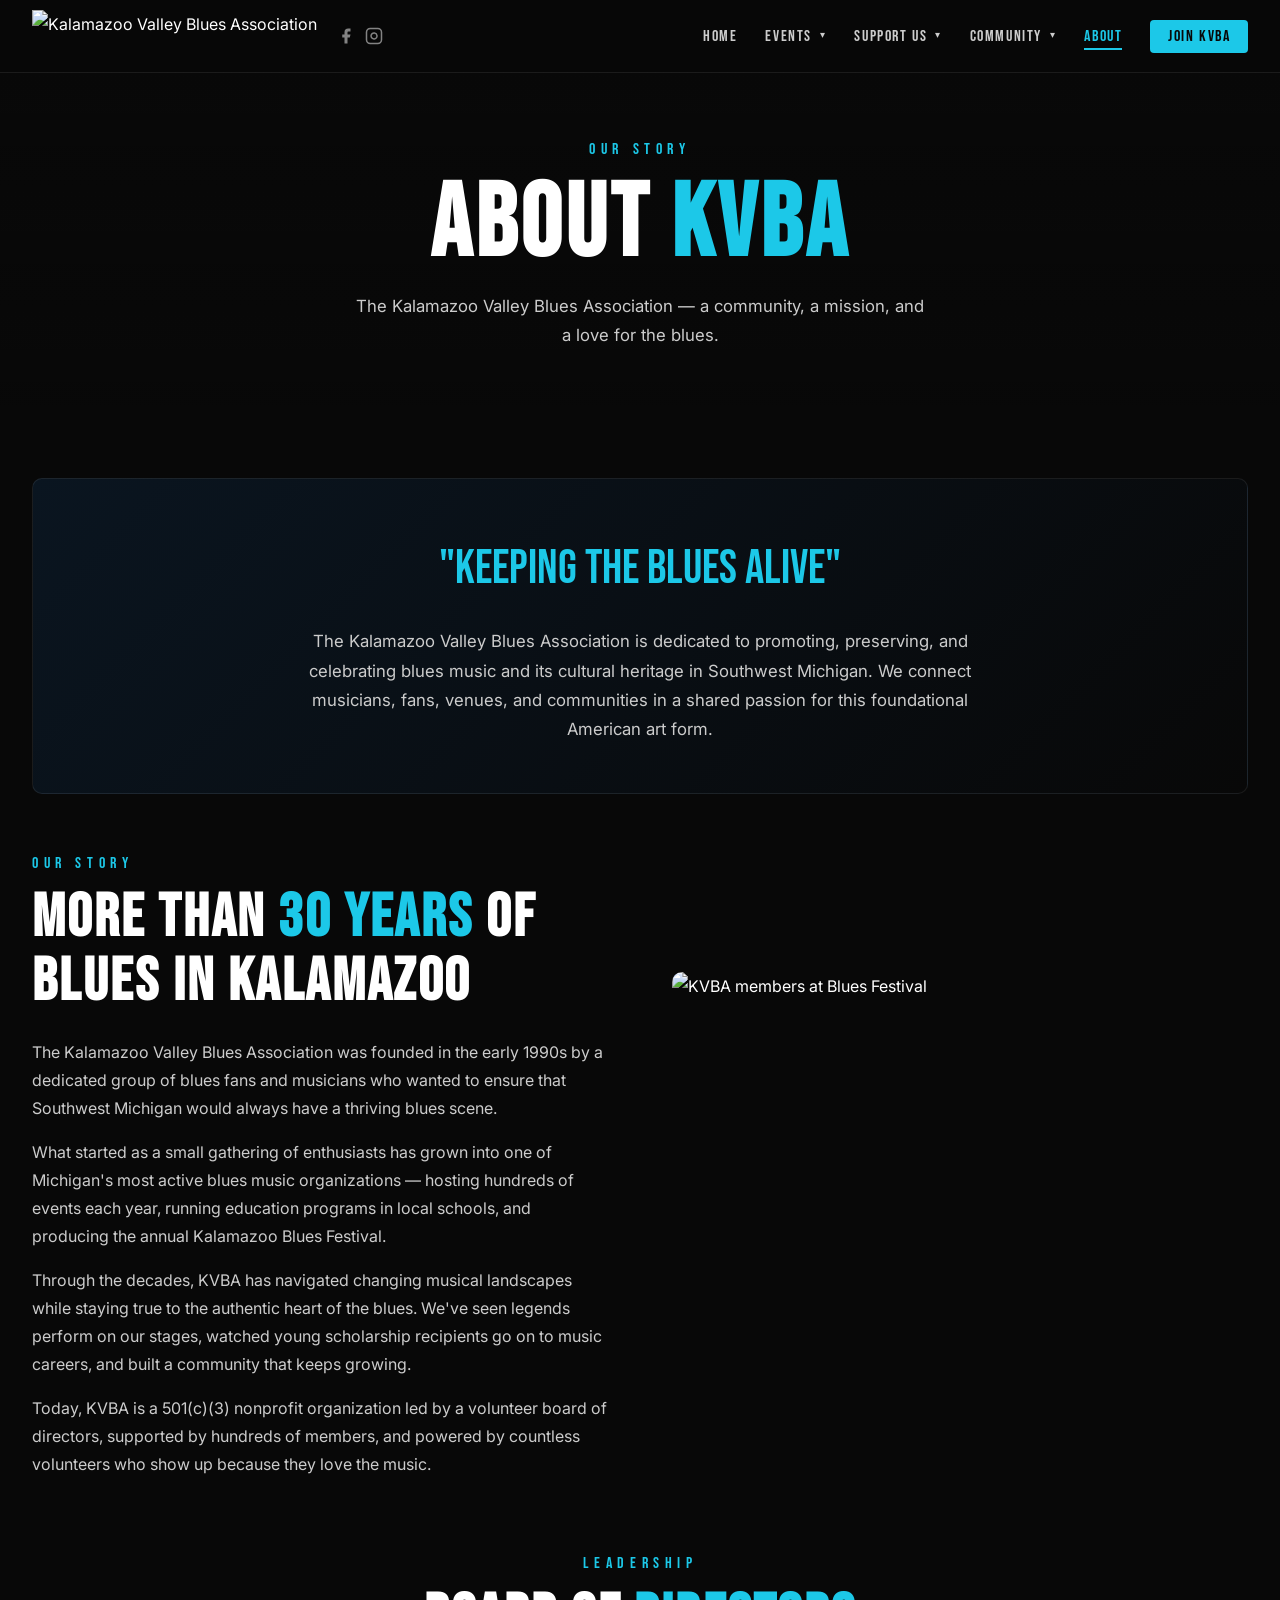
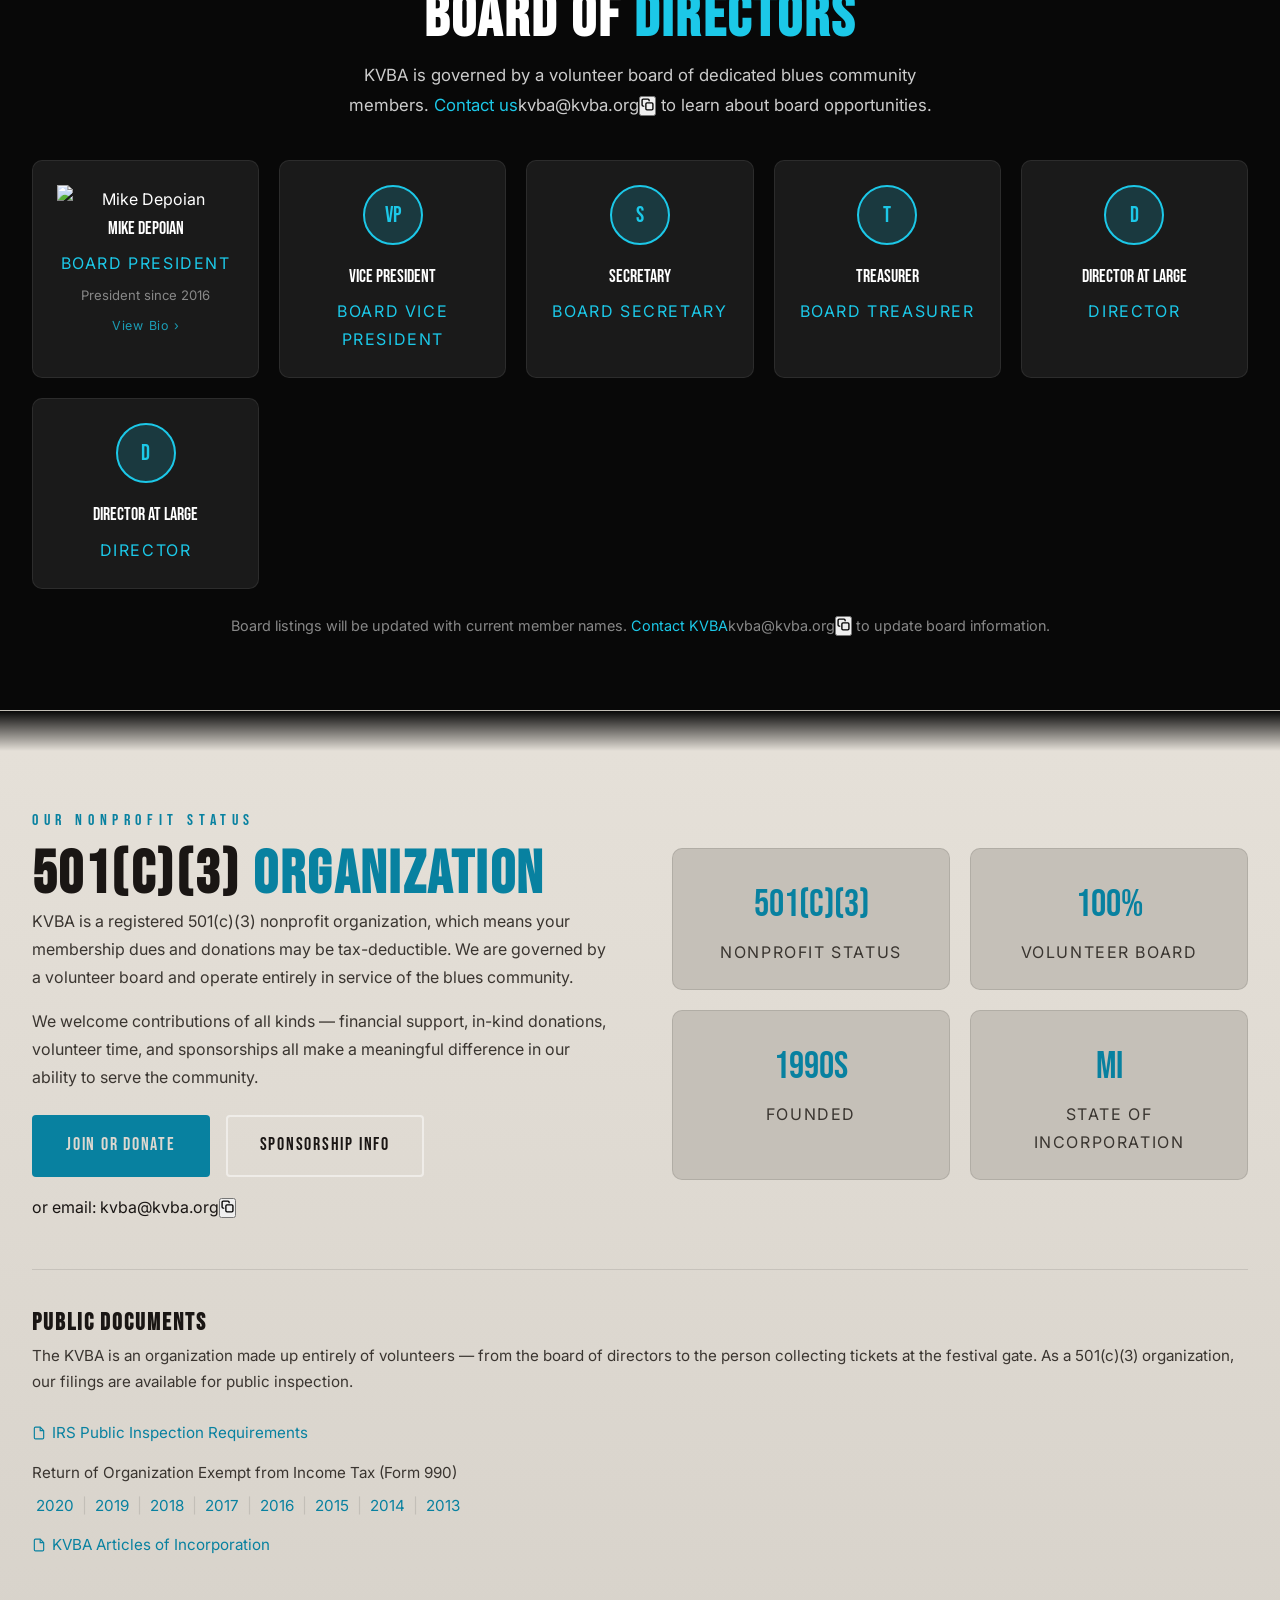
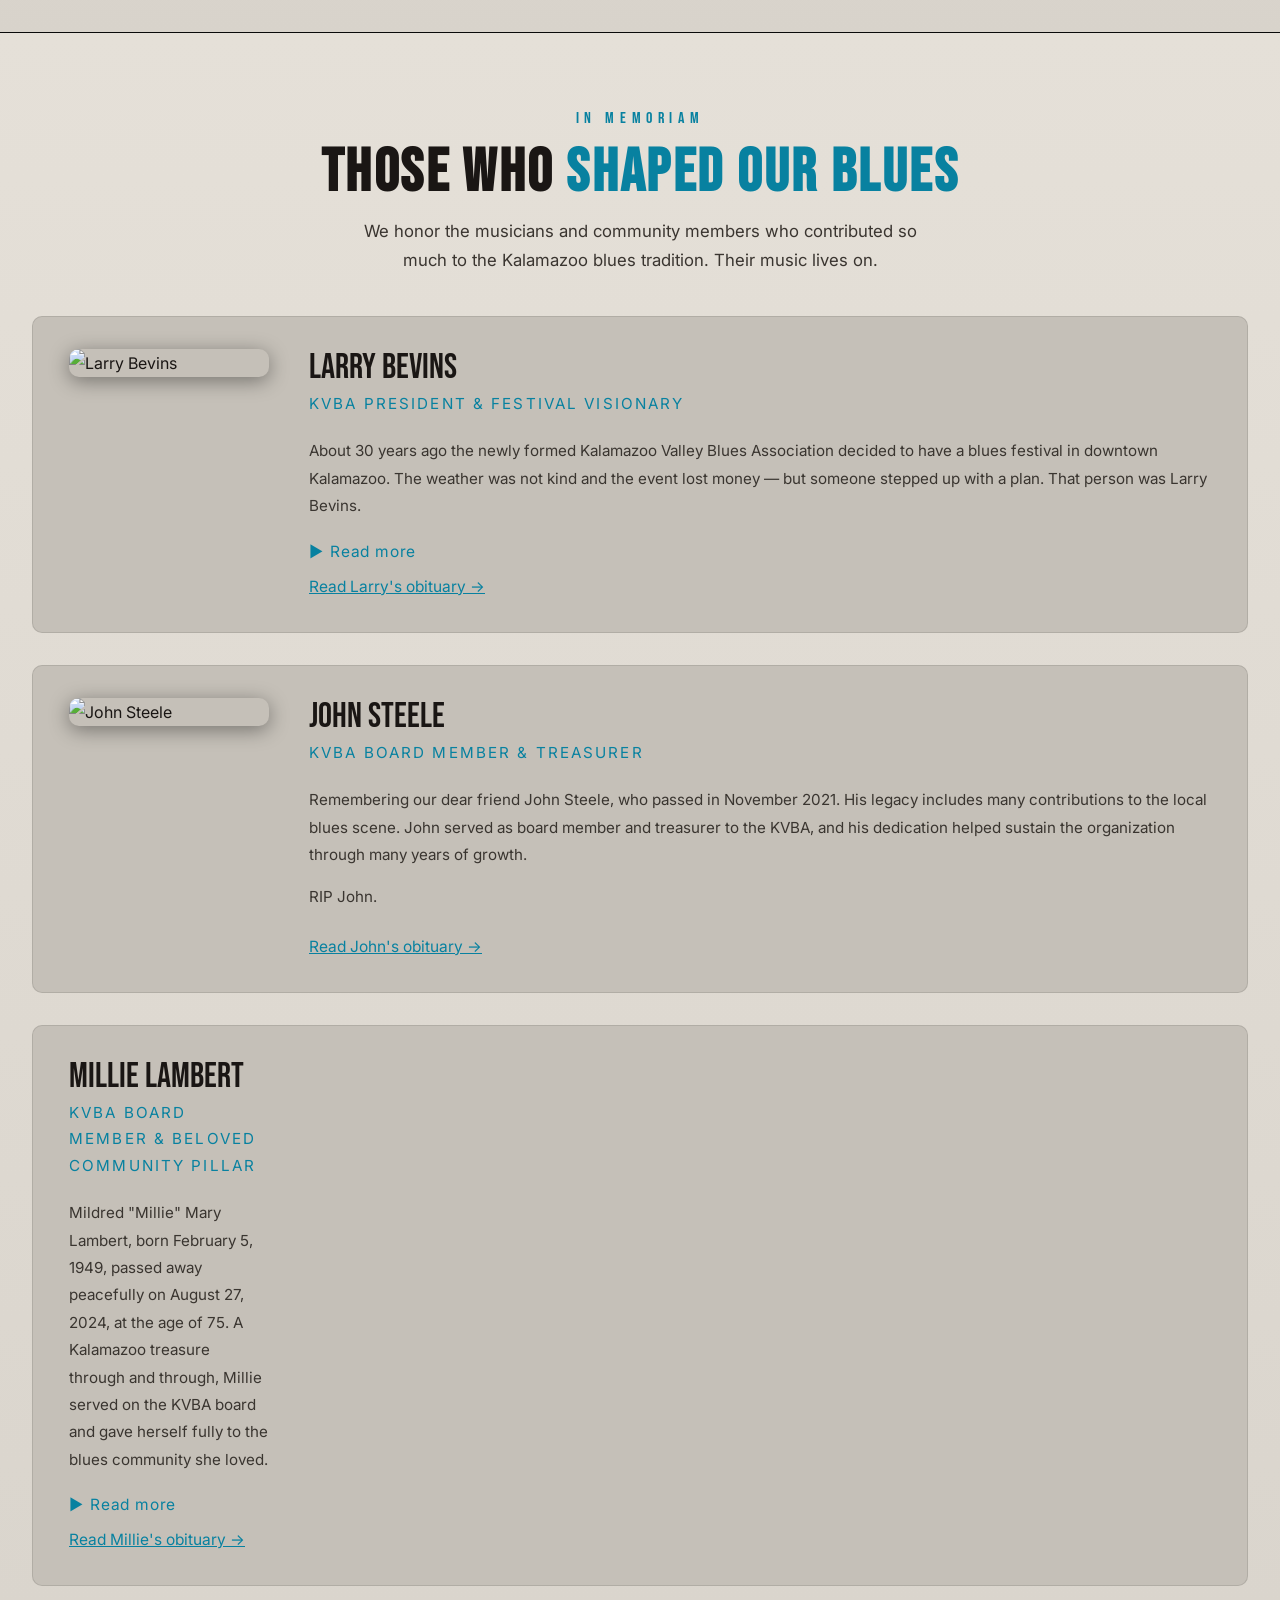
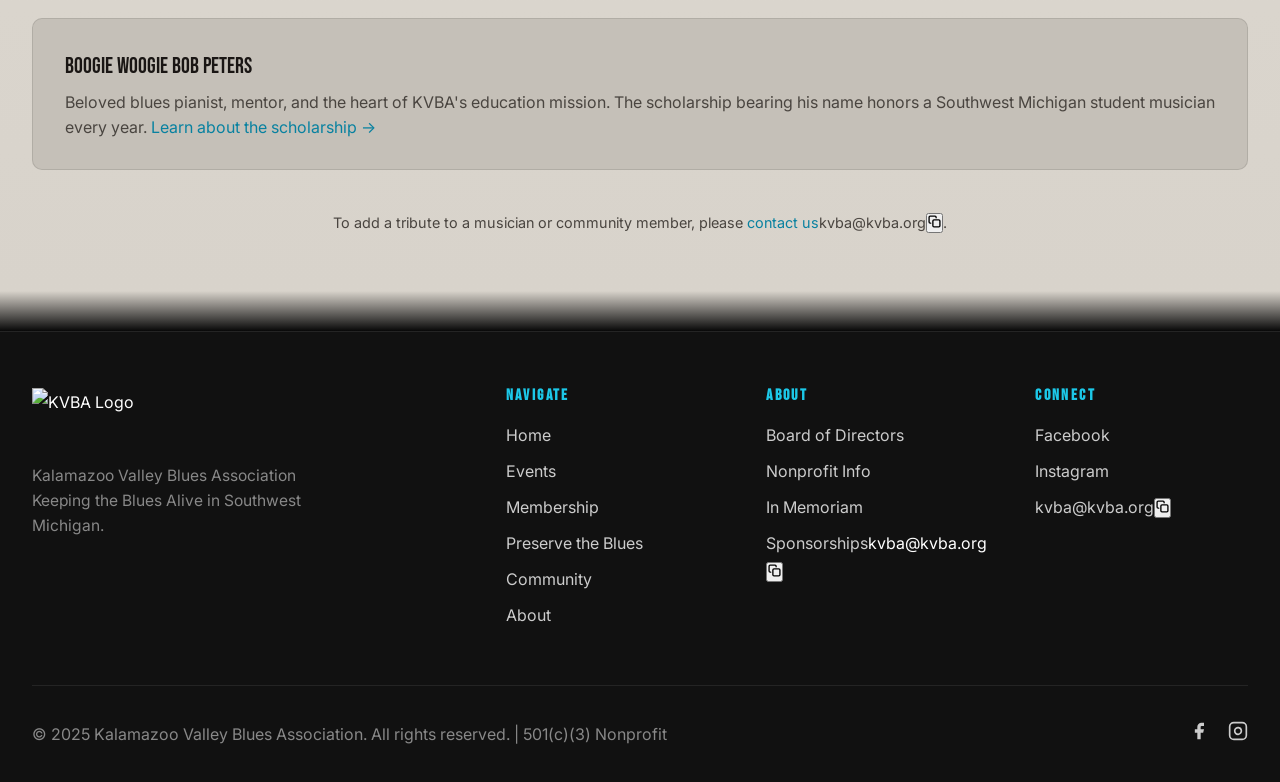
==== commit 5be755e4: "Revert about.html to pre-treasurer changes" ====
--- a/about.html
+++ b/about.html
@@ -71,14 +71,12 @@
     .board-card.has-bio:hover .bio-hint { opacity: 1; }
 
     /* Modal overlay */
-    #boardModal,
-    #boardModalTreasurer {
+    #boardModal {
       display: none; position: fixed; inset: 0; z-index: 8000;
       background: rgba(0,0,0,0.75); backdrop-filter: blur(4px);
       align-items: center; justify-content: center; padding: 1.5rem;
     }
-    #boardModal.open,
-    #boardModalTreasurer.open { display: flex; }
+    #boardModal.open { display: flex; }
     .board-modal-box {
       background: var(--bg-2); border: 1px solid var(--border);
       border-radius: 16px; max-width: 560px; width: 100%;
@@ -266,11 +264,10 @@
           <div class="name">Secretary</div>
           <div class="role">Board Secretary</div>
         </div>
-        <div class="board-card has-bio" onclick="document.getElementById('boardModalTreasurer').classList.add('open')" role="button" tabindex="0" aria-label="View Larry bio">
-          <img src="assets/images/Larry Face headshot.jpg" alt="Larry, Board Treasurer" class="board-avatar-photo" />
-          <div class="name">Larry</div>
+        <div class="board-card">
+          <div class="board-avatar">T</div>
+          <div class="name">Treasurer</div>
           <div class="role">Board Treasurer</div>
-          <div class="bio-hint">View Bio ›</div>
         </div>
         <div class="board-card">
           <div class="board-avatar">D</div>
@@ -543,15 +540,25 @@
   document.getElementById('boardModal').addEventListener('click', function(e) {
     if (e.target === this) this.classList.remove('open');
   });
-  document.getElementById('boardModalTreasurer').addEventListener('click', function(e) {
-    if (e.target === this) this.classList.remove('open');
-  });
   // Close on Escape key
   document.addEventListener('keydown', function(e) {
-    if (e.key === 'Escape') {
-      document.getElementById('boardModal').classList.remove('open');
-      document.getElementById('boardModalTreasurer').classList.remove('open');
-    }
+    if (e.key === 'Escape') document.getElementById('boardModal').classList.remove('open');
   });
-  // Keyboard activation for cards
-  document.querySelectorAll('.board-card.has-bio')+  // Keyboard activation for the card
+  document.querySelector('.board-card.has-bio').addEventListener('keydown', function(e) {
+    if (e.key === 'Enter' || e.key === ' ') document.getElementById('boardModal').classList.add('open');
+  });
+</script>
+
+<script src="assets/js/main.js"></script>
+<script>
+function toggleBio(bioId, toggleId) {
+  const bio    = document.getElementById(bioId);
+  const toggle = document.getElementById(toggleId);
+  const open   = bio.classList.toggle('open');
+  toggle.classList.toggle('open', open);
+  toggle.innerHTML = `<span class="arrow">&#9654;</span> ${open ? 'Read less' : 'Read more'}`;
+}
+</script>
+</body>
+</html>
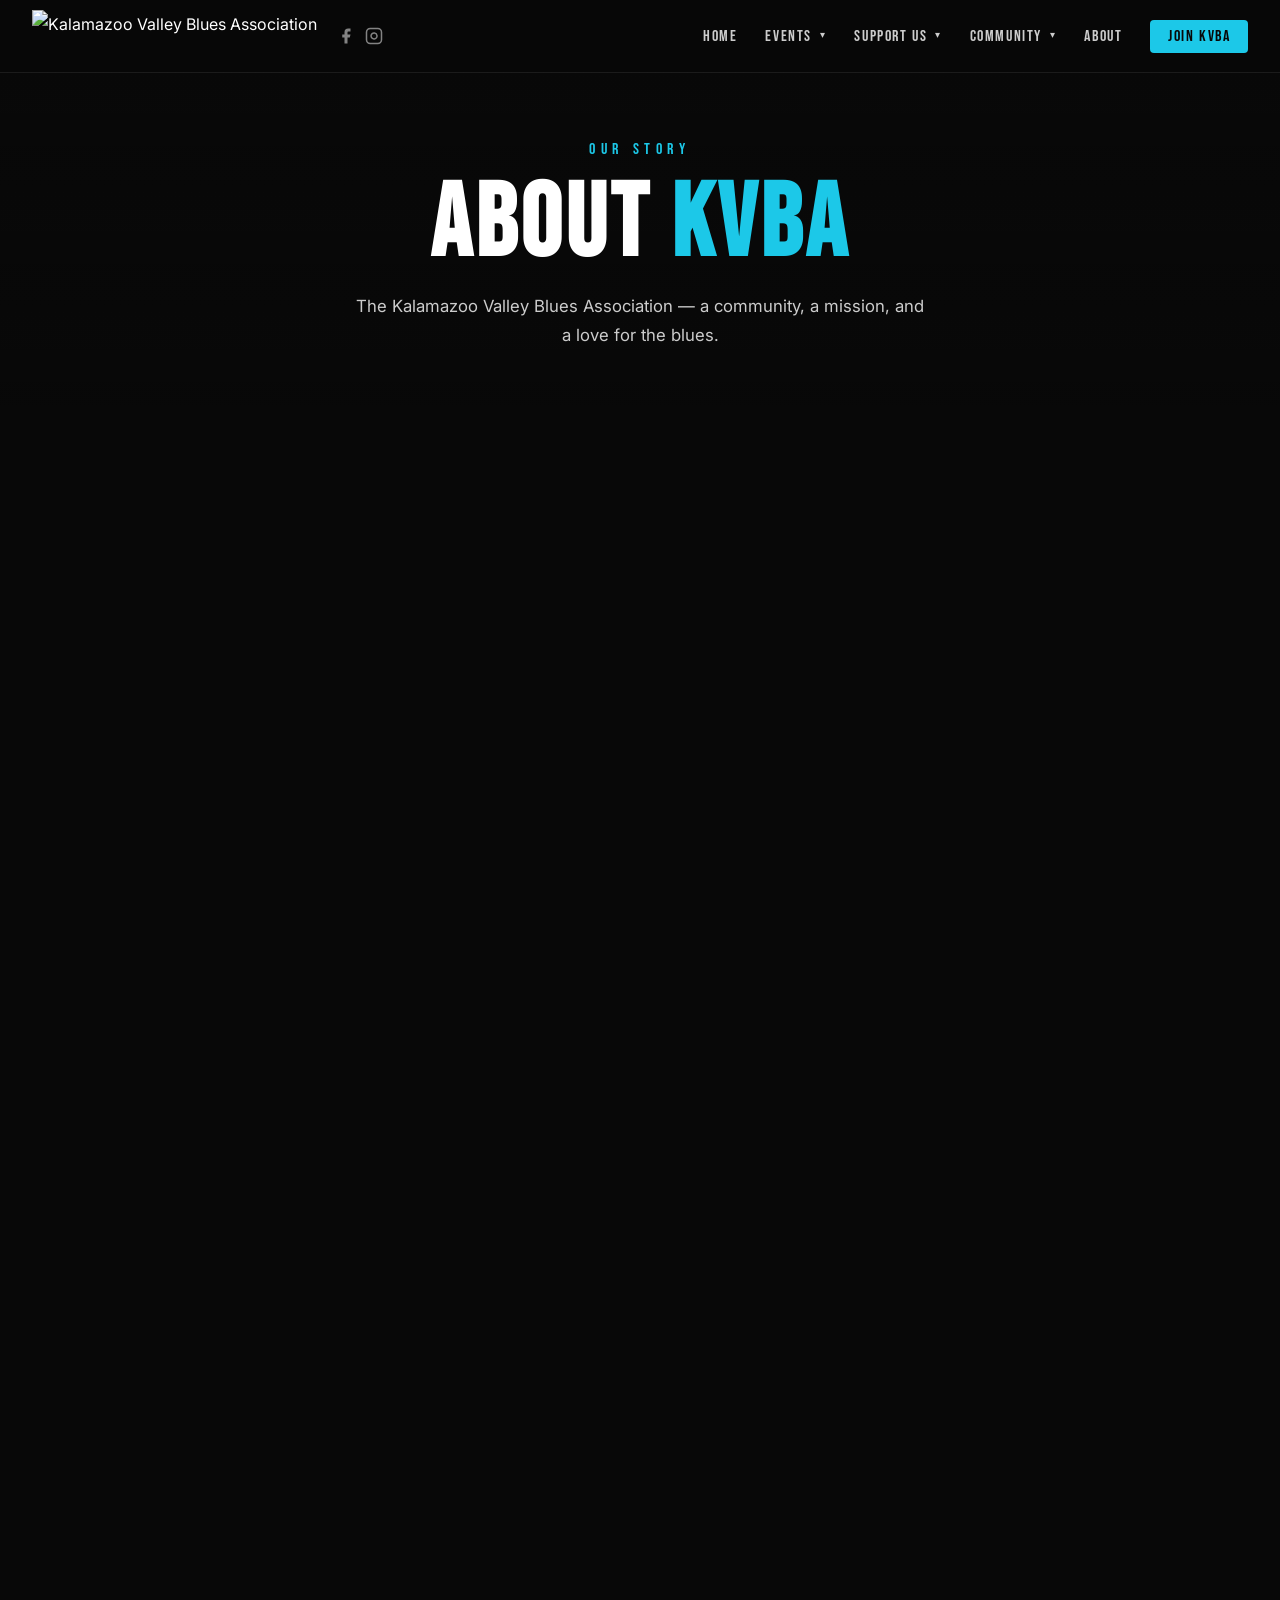
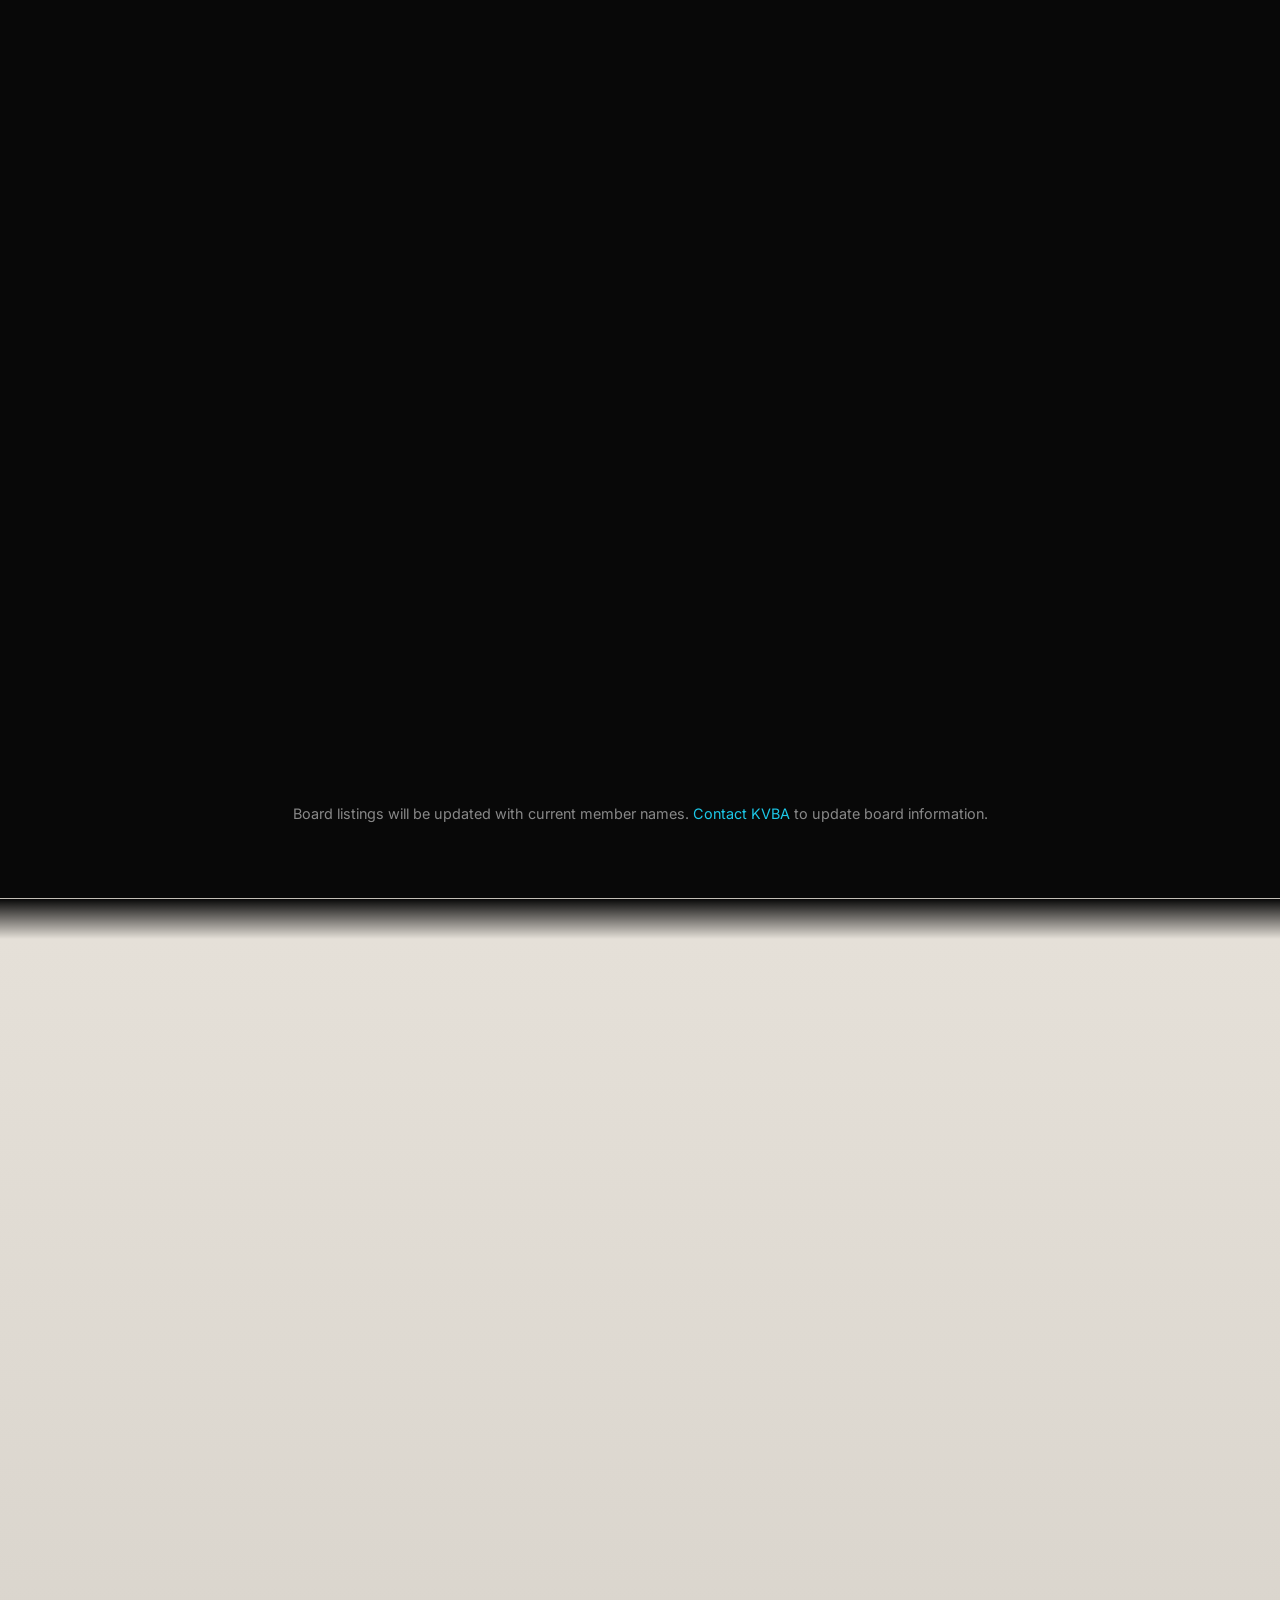
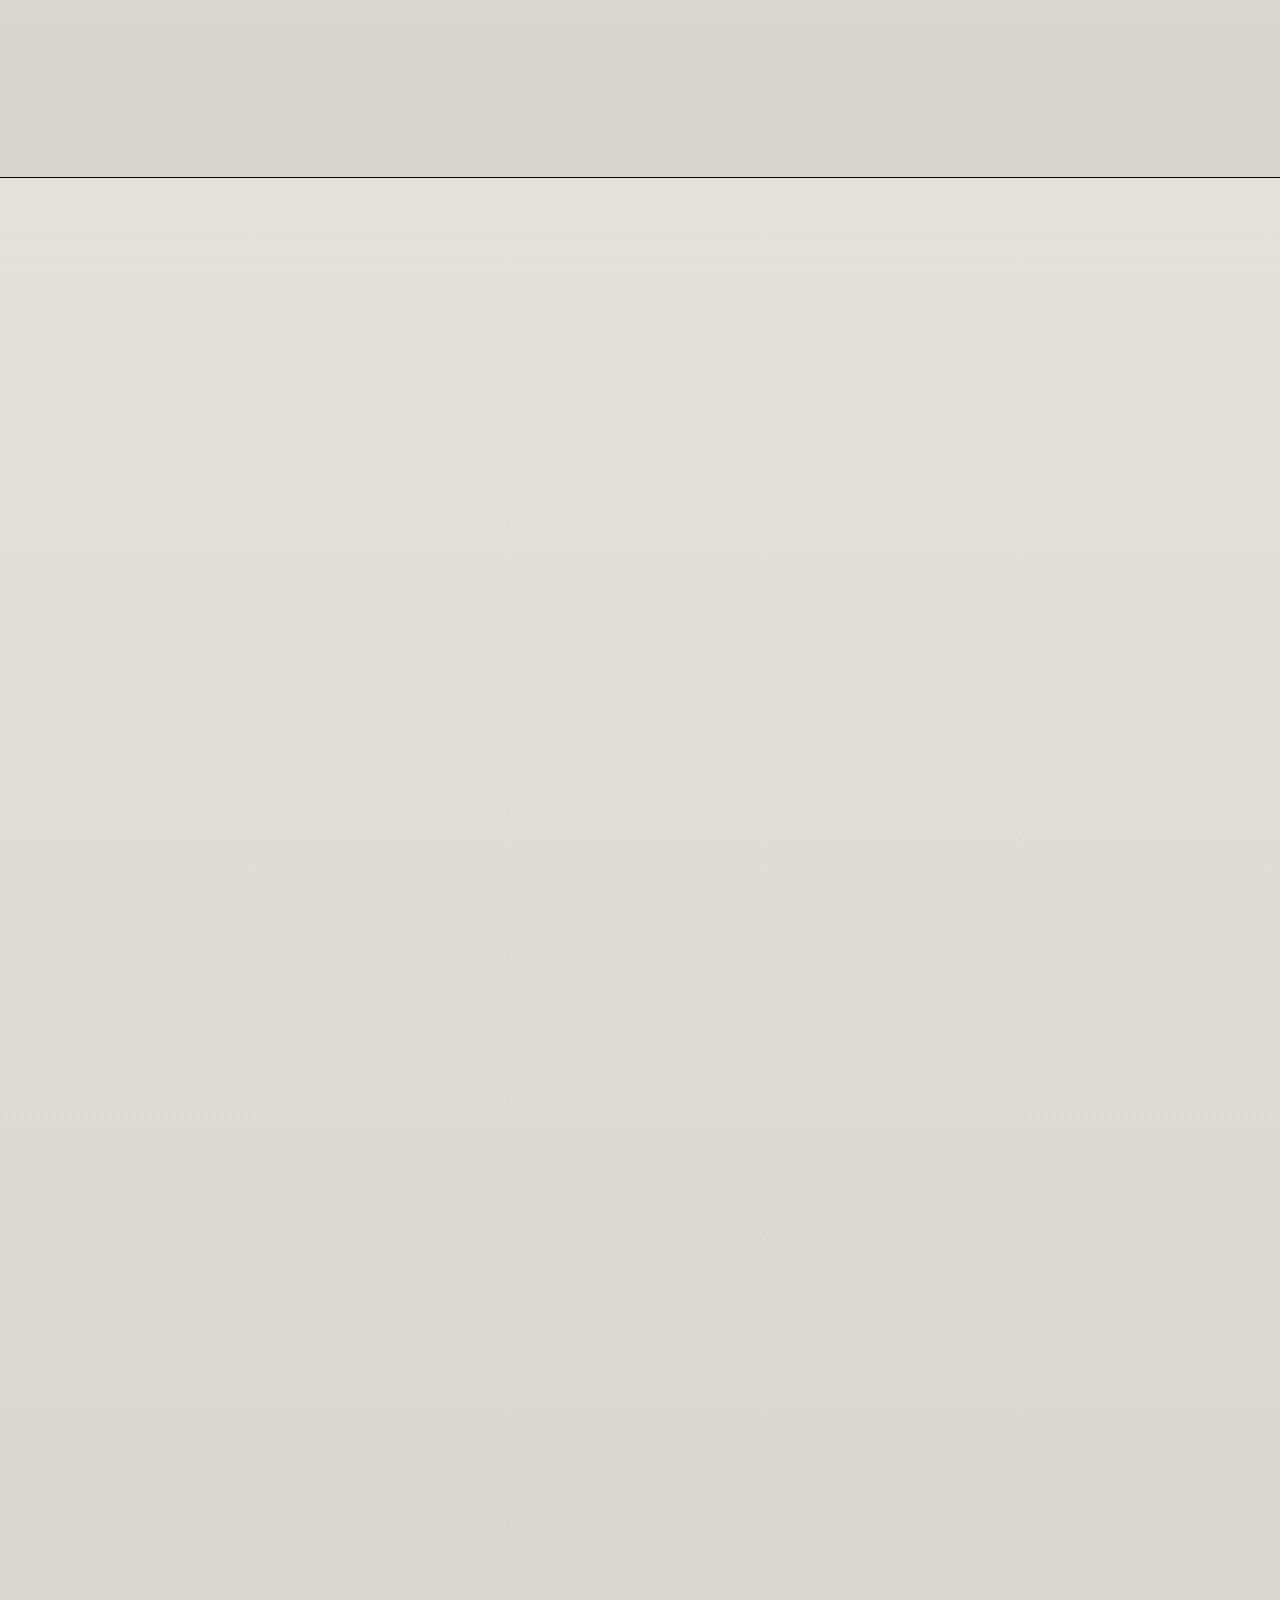
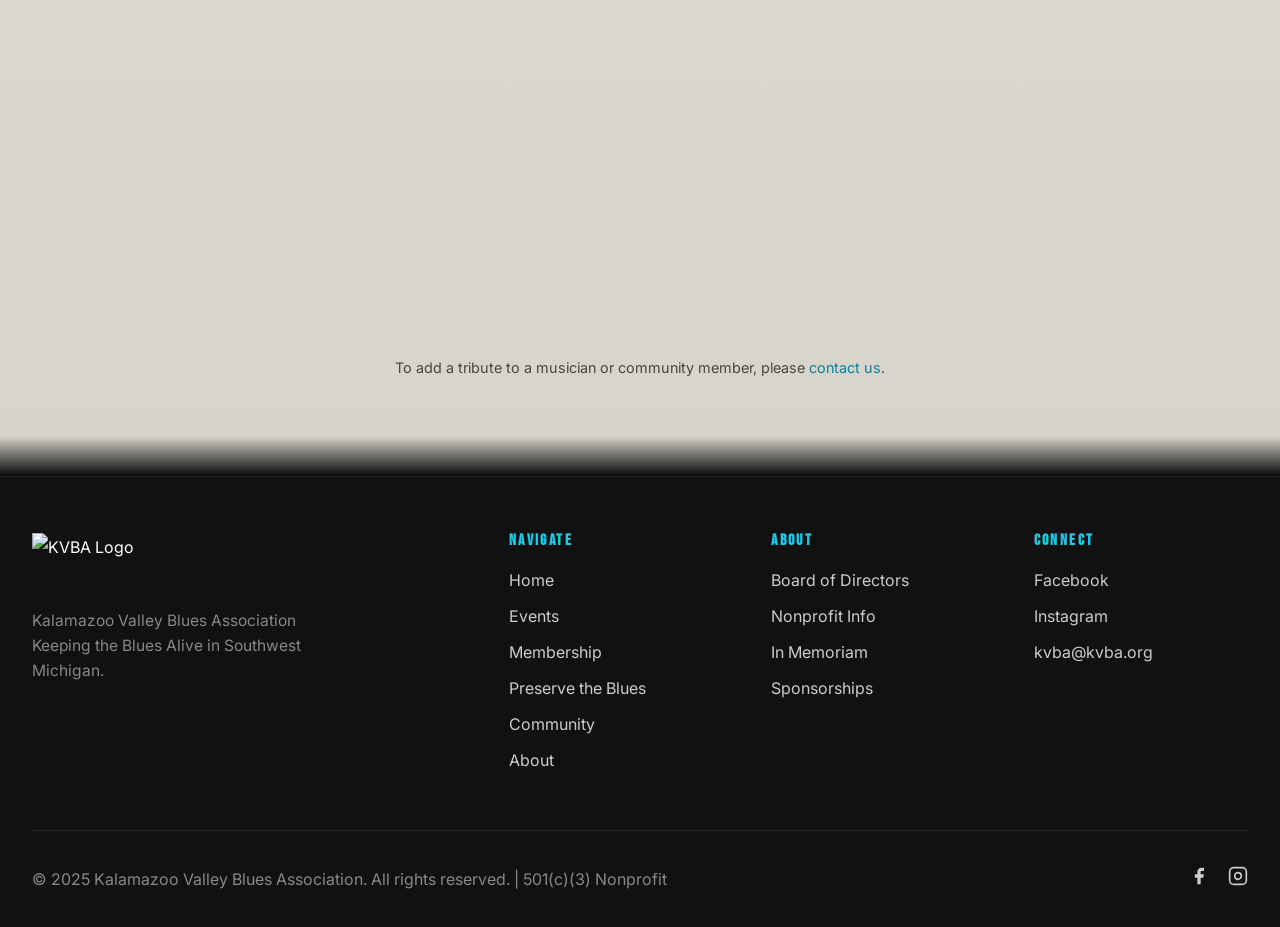
==== commit f2e5d7ed: "Add Larry Face treasurer bio card and modal" ====
--- a/about.html
+++ b/about.html
@@ -71,12 +71,14 @@
     .board-card.has-bio:hover .bio-hint { opacity: 1; }
 
     /* Modal overlay */
-    #boardModal {
+    #boardModal,
+    #boardModalTreasurer {
       display: none; position: fixed; inset: 0; z-index: 8000;
       background: rgba(0,0,0,0.75); backdrop-filter: blur(4px);
       align-items: center; justify-content: center; padding: 1.5rem;
     }
-    #boardModal.open { display: flex; }
+    #boardModal.open,
+    #boardModalTreasurer.open { display: flex; }
     .board-modal-box {
       background: var(--bg-2); border: 1px solid var(--border);
       border-radius: 16px; max-width: 560px; width: 100%;
@@ -264,10 +266,11 @@
           <div class="name">Secretary</div>
           <div class="role">Board Secretary</div>
         </div>
-        <div class="board-card">
-          <div class="board-avatar">T</div>
-          <div class="name">Treasurer</div>
+        <div class="board-card has-bio" onclick="document.getElementById('boardModalTreasurer').classList.add('open')" role="button" tabindex="0" aria-label="View Larry Face bio">
+          <img src="assets/images/Larry Face headshot.jpg" alt="Larry Face" class="board-avatar-photo" />
+          <div class="name">Larry Face</div>
           <div class="role">Board Treasurer</div>
+          <div class="bio-hint">View Bio ›</div>
         </div>
         <div class="board-card">
           <div class="board-avatar">D</div>
@@ -535,30 +538,15 @@
   </div>
 </div>
 
-<script>
-  // Close modal on backdrop click
-  document.getElementById('boardModal').addEventListener('click', function(e) {
-    if (e.target === this) this.classList.remove('open');
-  });
-  // Close on Escape key
-  document.addEventListener('keydown', function(e) {
-    if (e.key === 'Escape') document.getElementById('boardModal').classList.remove('open');
-  });
-  // Keyboard activation for the card
-  document.querySelector('.board-card.has-bio').addEventListener('keydown', function(e) {
-    if (e.key === 'Enter' || e.key === ' ') document.getElementById('boardModal').classList.add('open');
-  });
-</script>
-
-<script src="assets/js/main.js"></script>
-<script>
-function toggleBio(bioId, toggleId) {
-  const bio    = document.getElementById(bioId);
-  const toggle = document.getElementById(toggleId);
-  const open   = bio.classList.toggle('open');
-  toggle.classList.toggle('open', open);
-  toggle.innerHTML = `<span class="arrow">&#9654;</span> ${open ? 'Read less' : 'Read more'}`;
-}
-</script>
-</body>
-</html>
+<!-- ── Larry Face Bio Modal ────────────────────────────── -->
+<div id="boardModalTreasurer" role="dialog" aria-modal="true" aria-labelledby="modalNameTreasurer">
+  <div class="board-modal-box">
+    <button class="board-modal-close" onclick="document.getElementById('boardModalTreasurer').classList.remove('open')" aria-label="Close">&times;</button>
+    <div class="board-modal-header">
+      <img src="assets/images/Larry Face headshot.jpg" alt="Larry Face" />
+      <div>
+        <div class="modal-name" id="modalNameTreasurer">Larry Face</div>
+        <div class="modal-role">Board Treasurer</div>
+      </div>
+    </div>
+    <d
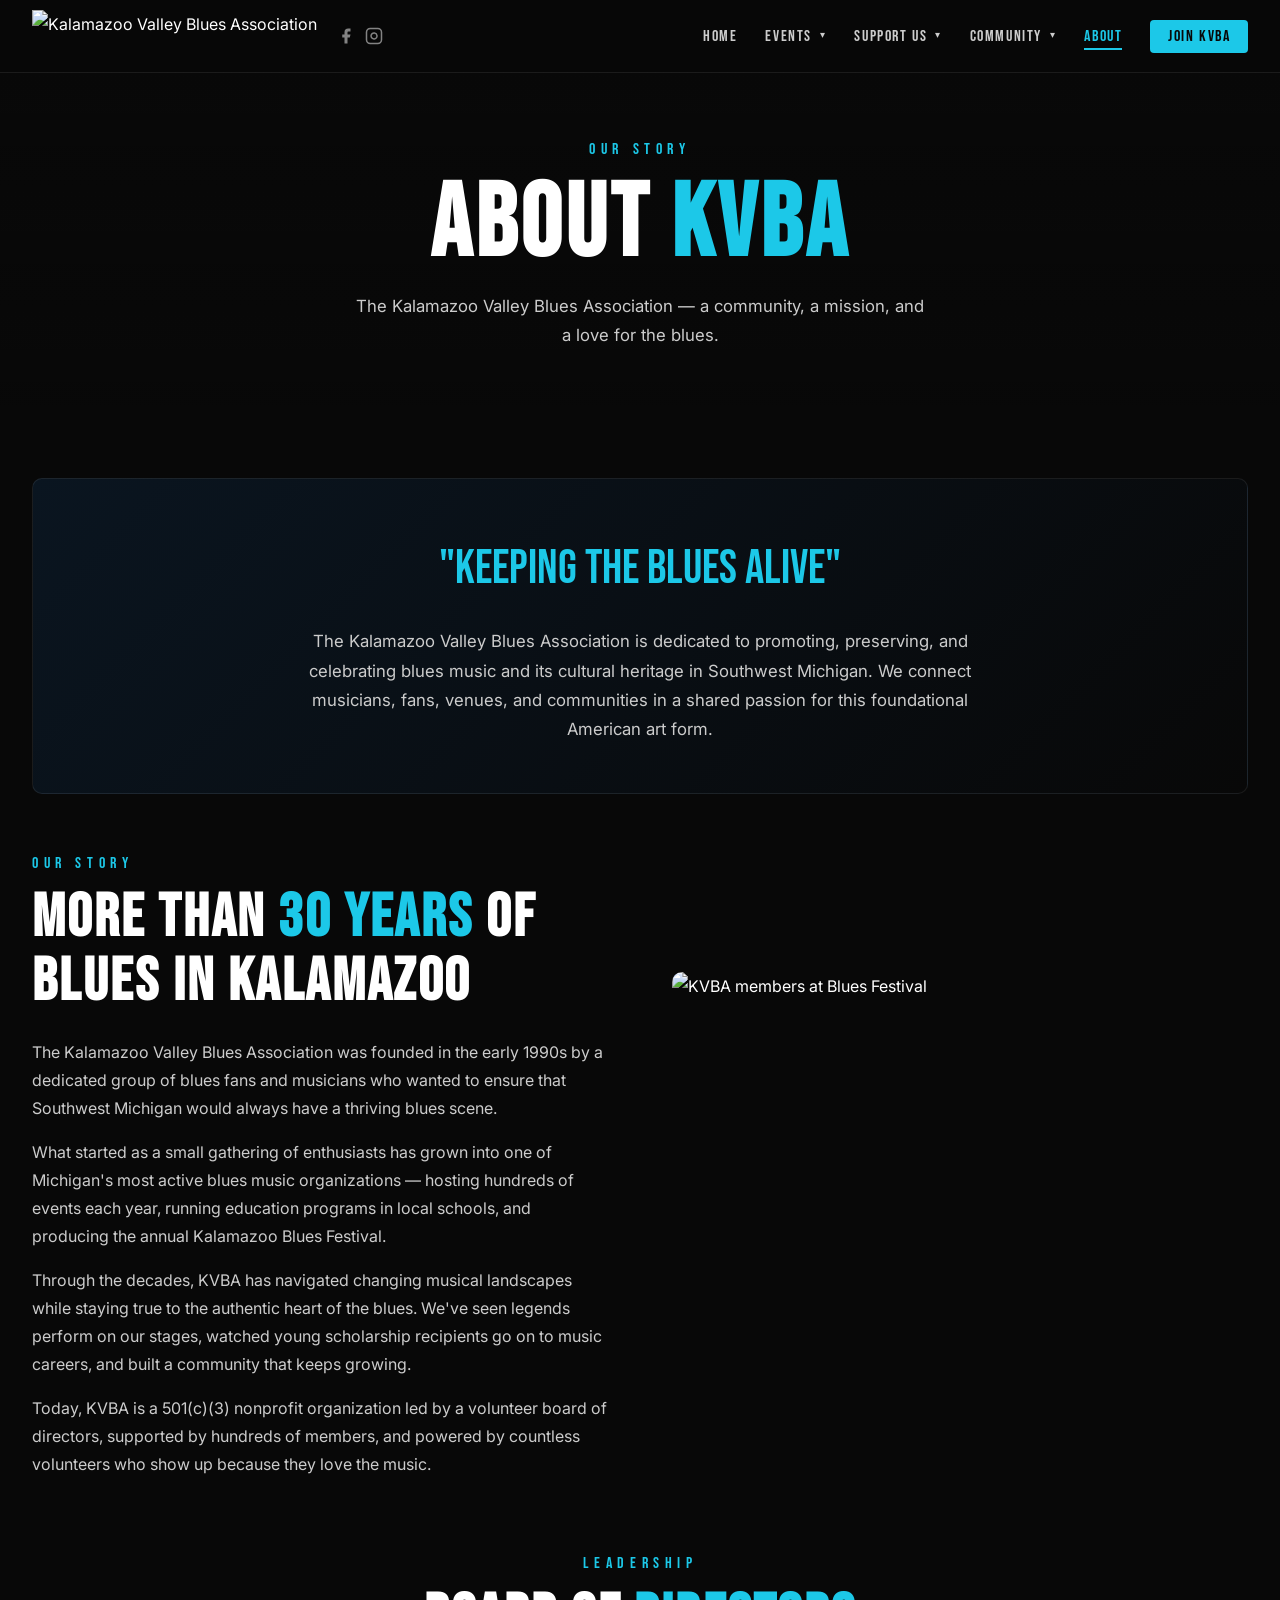
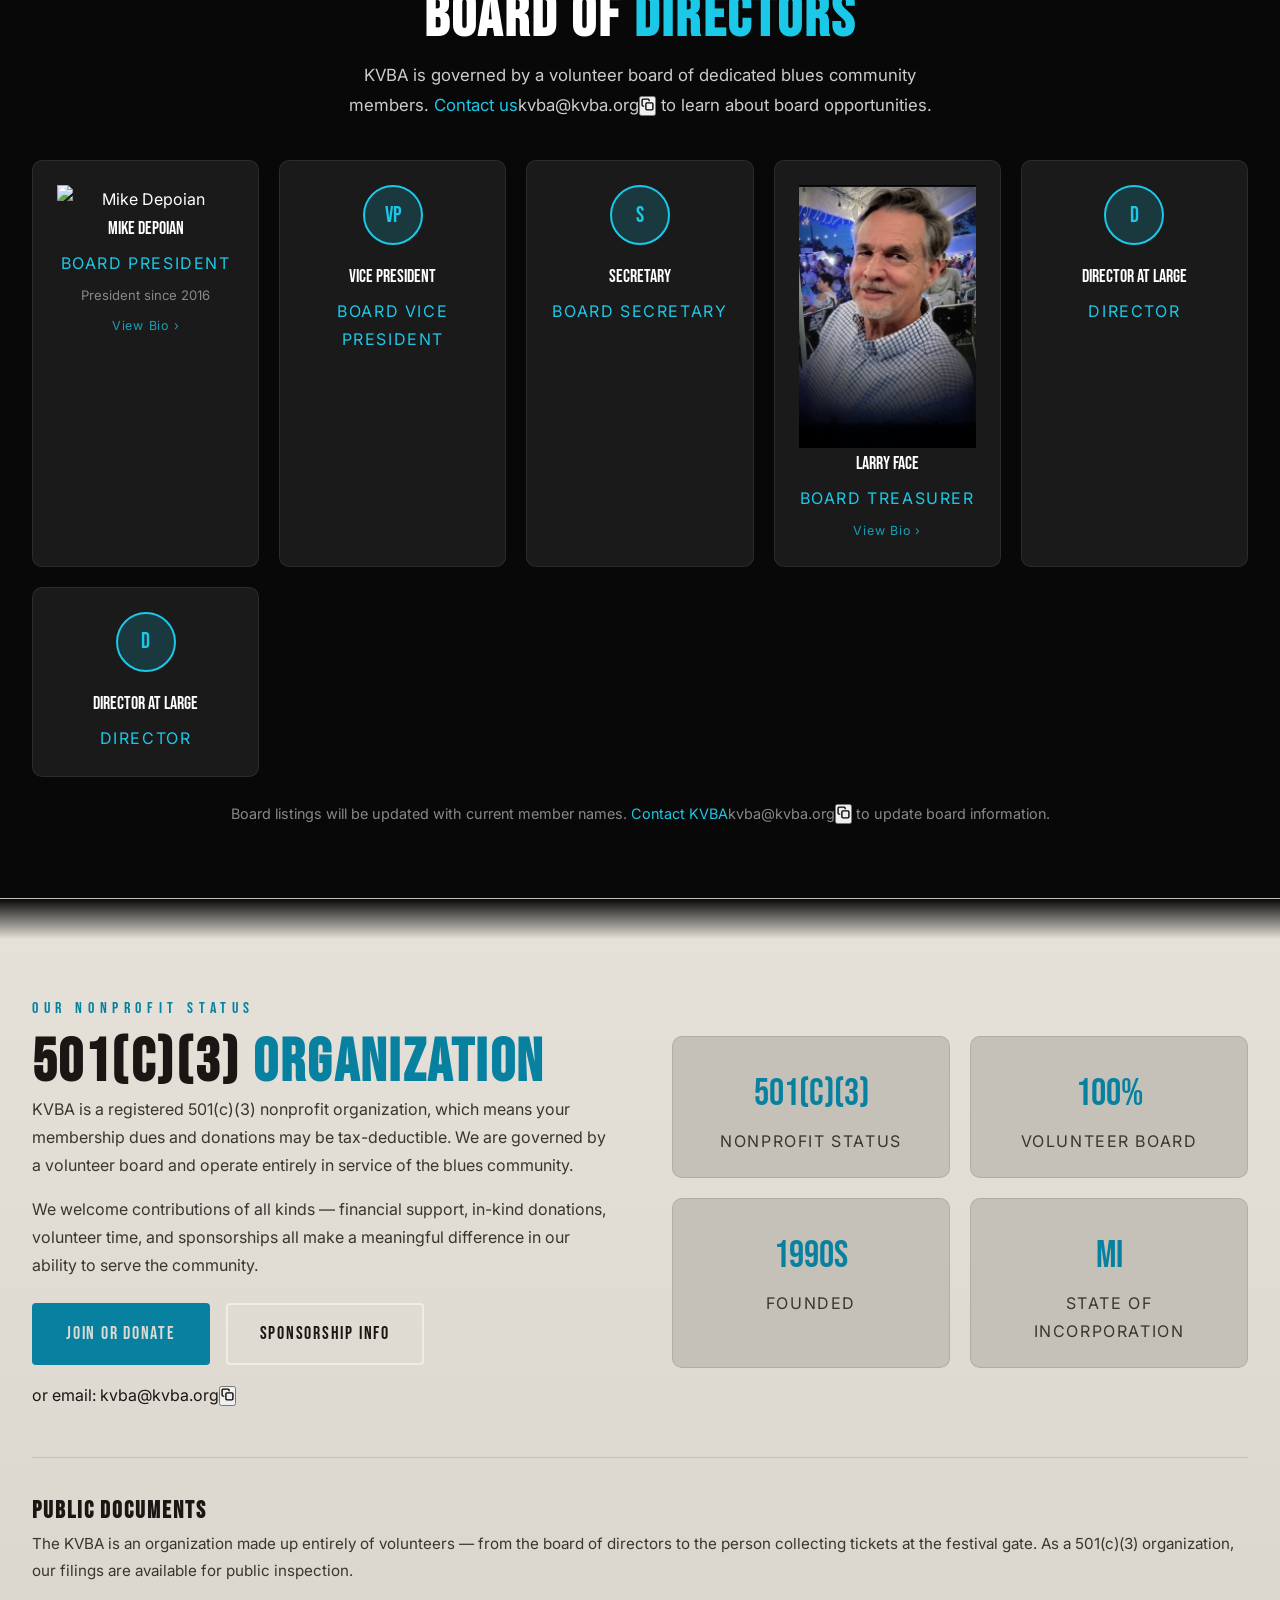
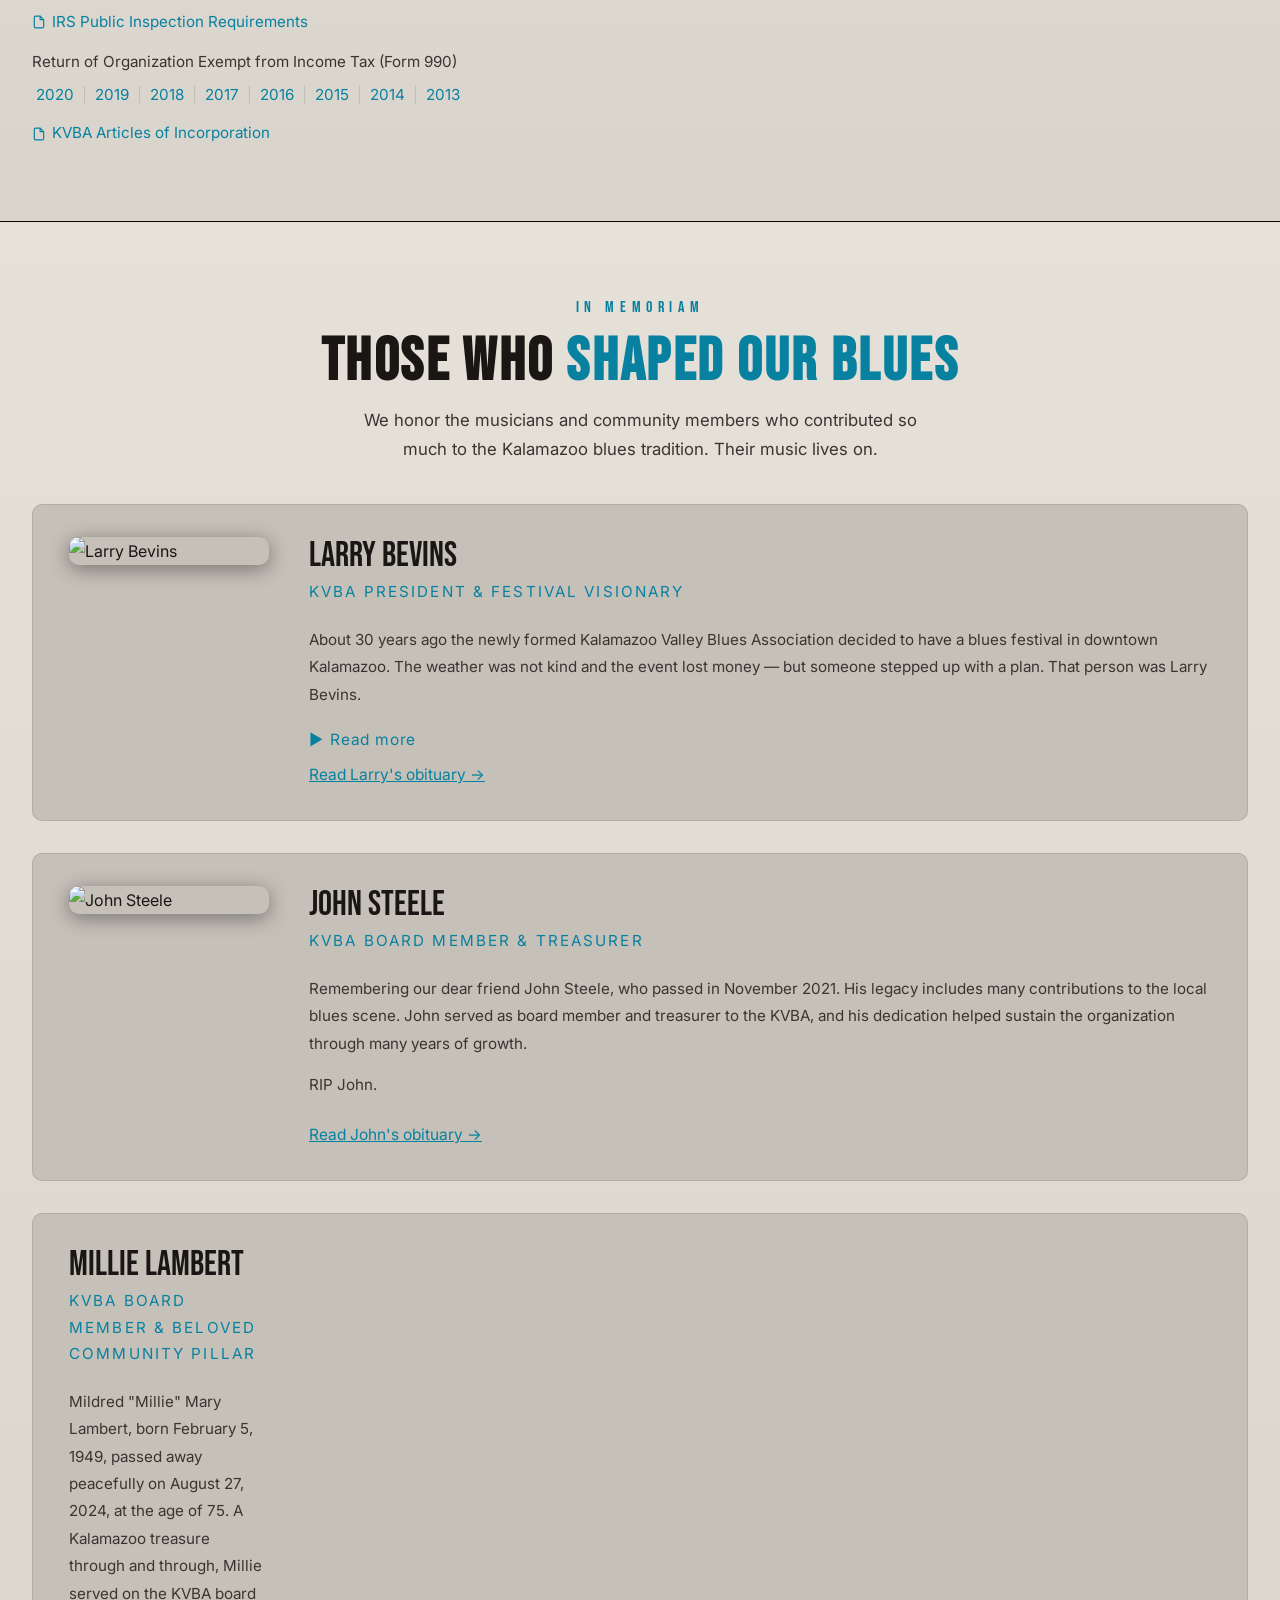
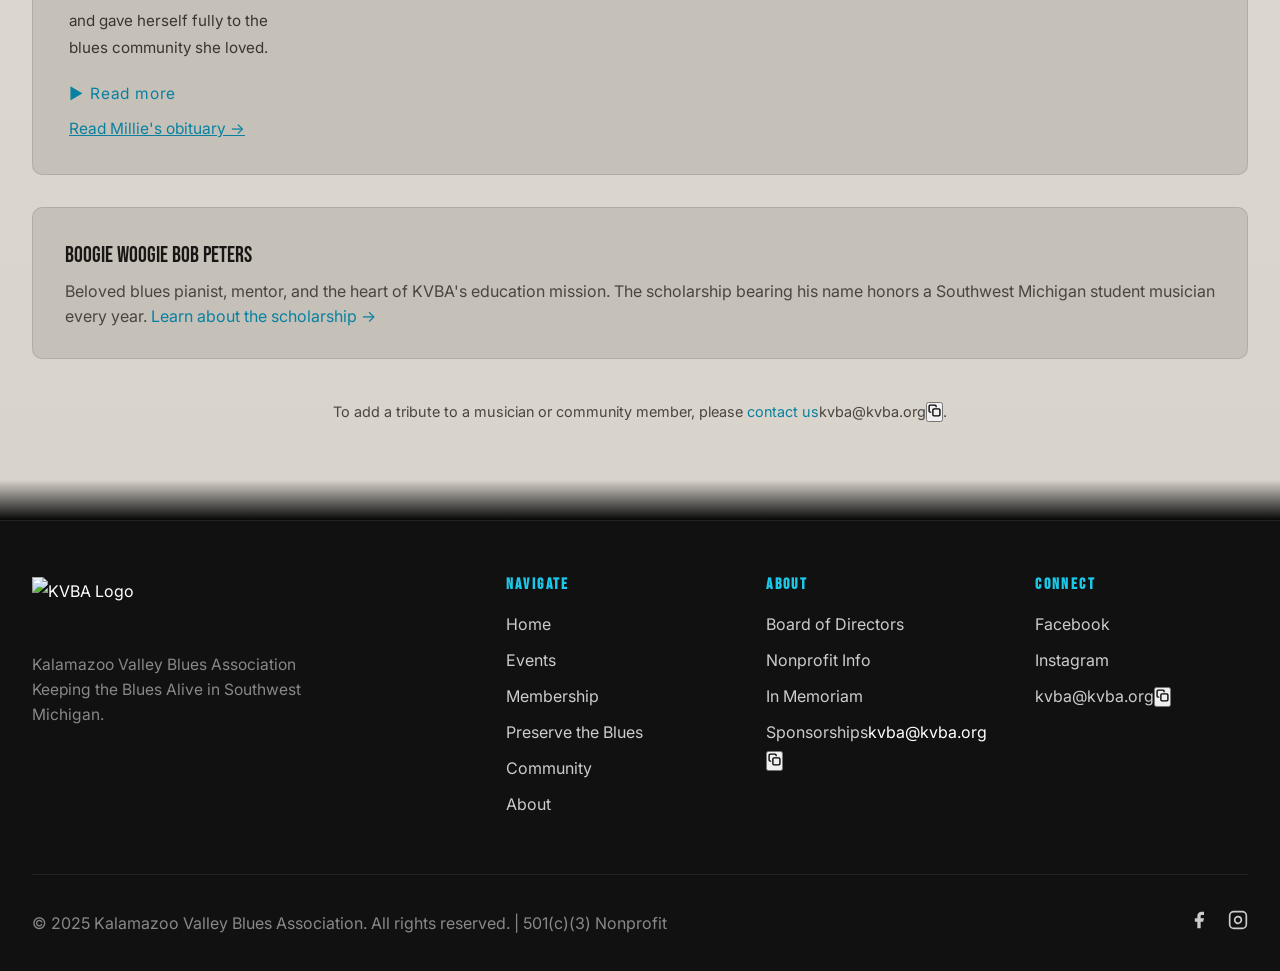
==== commit 48c971d7: "Fix truncated about.html — restore full file with Larry Face bio" ====
--- a/about.html
+++ b/about.html
@@ -538,6 +538,40 @@
   </div>
 </div>
 
+<script>
+  // Close modals on backdrop click
+  document.getElementById('boardModal').addEventListener('click', function(e) {
+    if (e.target === this) this.classList.remove('open');
+  });
+  document.getElementById('boardModalTreasurer').addEventListener('click', function(e) {
+    if (e.target === this) this.classList.remove('open');
+  });
+  // Close on Escape key
+  document.addEventListener('keydown', function(e) {
+    if (e.key === 'Escape') {
+      document.getElementById('boardModal').classList.remove('open');
+      document.getElementById('boardModalTreasurer').classList.remove('open');
+    }
+  });
+  // Keyboard activation for bio cards
+  document.querySelectorAll('.board-card.has-bio').forEach(function(card) {
+    card.addEventListener('keydown', function(e) {
+      if (e.key === 'Enter' || e.key === ' ') card.click();
+    });
+  });
+</script>
+
+<script src="assets/js/main.js"></script>
+<script>
+function toggleBio(bioId, toggleId) {
+  const bio    = document.getElementById(bioId);
+  const toggle = document.getElementById(toggleId);
+  const open   = bio.classList.toggle('open');
+  toggle.classList.toggle('open', open);
+  toggle.innerHTML = `<span class="arrow">&#9654;</span> ${open ? 'Read less' : 'Read more'}`;
+}
+</script>
+
 <!-- ── Larry Face Bio Modal ────────────────────────────── -->
 <div id="boardModalTreasurer" role="dialog" aria-modal="true" aria-labelledby="modalNameTreasurer">
   <div class="board-modal-box">
@@ -549,4 +583,19 @@
         <div class="modal-role">Board Treasurer</div>
       </div>
     </div>
-    <d+    <div class="board-modal-body">
+      <p>Larry Face brings 25 years of experience as a Leadership Coach and Trainer to his role as KVBA Board Treasurer. Having worked with municipalities, nonprofits, and hospitals throughout his career, he understands what it takes to build strong organizations — and channels that expertise into helping KVBA fulfill its mission.</p>
+      <p>A passionate blues advocate, Larry makes an annual pilgrimage to Clarksdale, Mississippi — widely considered the birthplace of the blues — and attends festivals throughout the year. His love for the music grew from recognizing how deeply the blues runs through rock and other genres; Eric Clapton and the Allman Brothers rank among his all-time favorites.</p>
+      <p>Larry grew up in Parchment and returned to the Kalamazoo area a couple of years ago after more than two decades in the Sarasota, Florida region, where he still spends his winters. Wanting to give back through a music-focused organization after coming home, he found KVBA — and the chance to work alongside incredible people keeping the blues alive in Southwest Michigan.</p>
+    </div>
+    <div class="board-modal-footer" style="display:flex; gap:1.5rem; flex-wrap:wrap;">
+      <a href="https://www.linkedin.com/in/larryface/" target="_blank" rel="noopener">
+        <svg width="16" height="16" fill="currentColor" viewBox="0 0 24 24"><path d="M16 8a6 6 0 0 1 6 6v7h-4v-7a2 2 0 0 0-2-2 2 2 0 0 0-2 2v7h-4v-7a6 6 0 0 1 6-6z"/><rect x="2" y="9" width="4" height="12"/><circle cx="4" cy="4" r="2"/></svg>
+        LinkedIn Profile
+      </a>
+    </div>
+  </div>
+</div>
+
+</body>
+</html>
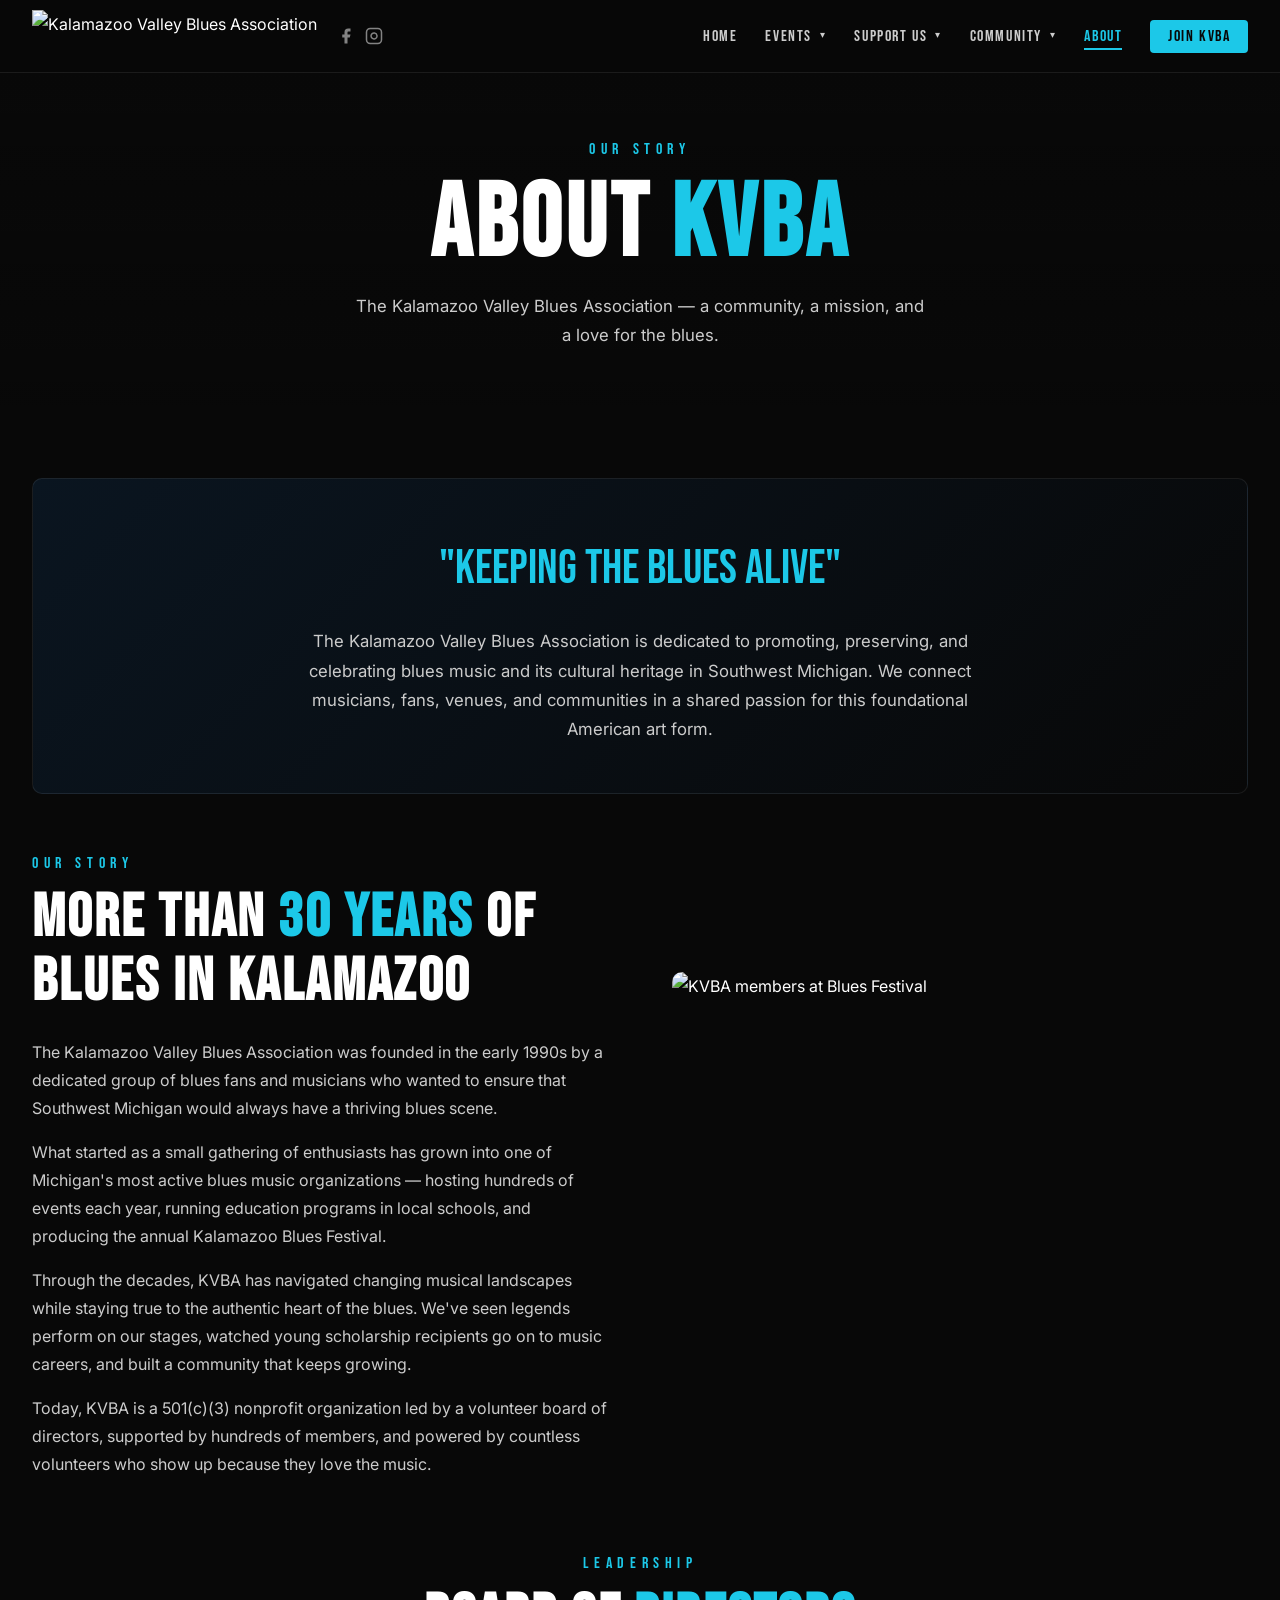
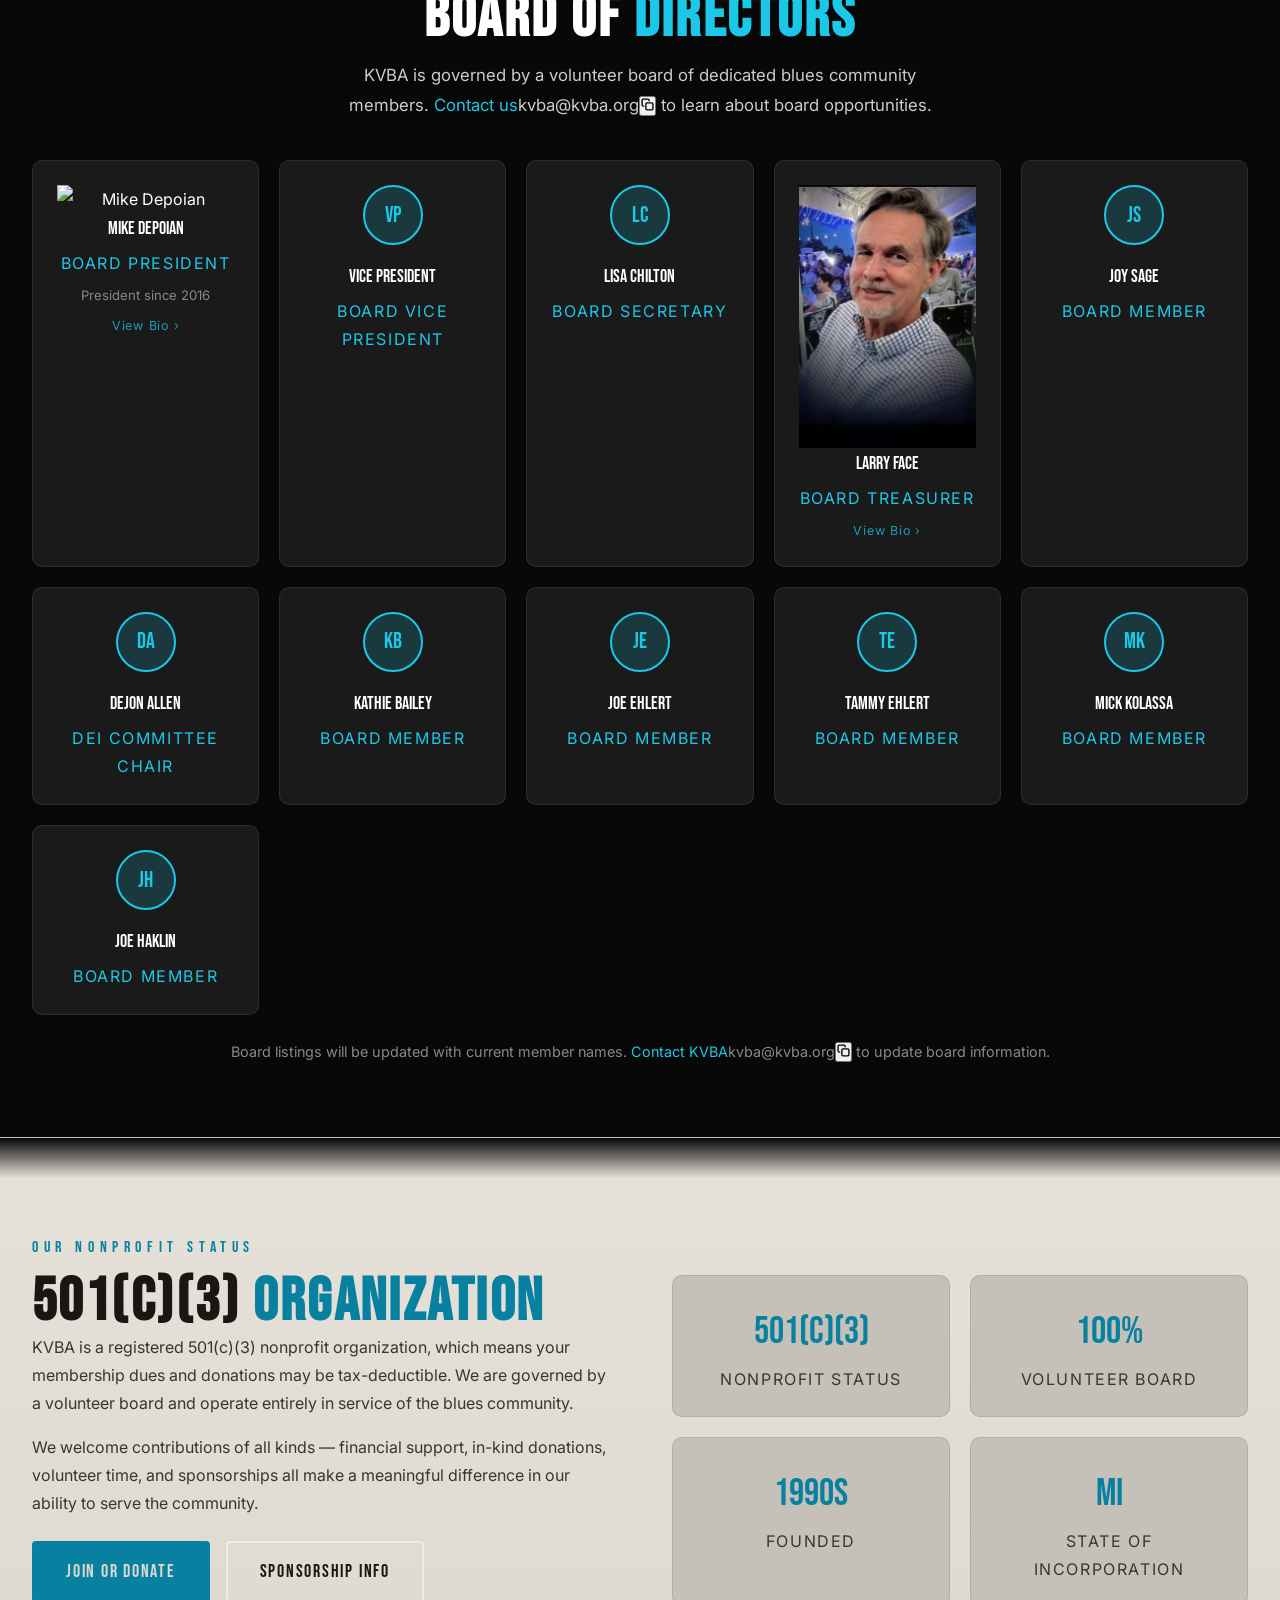
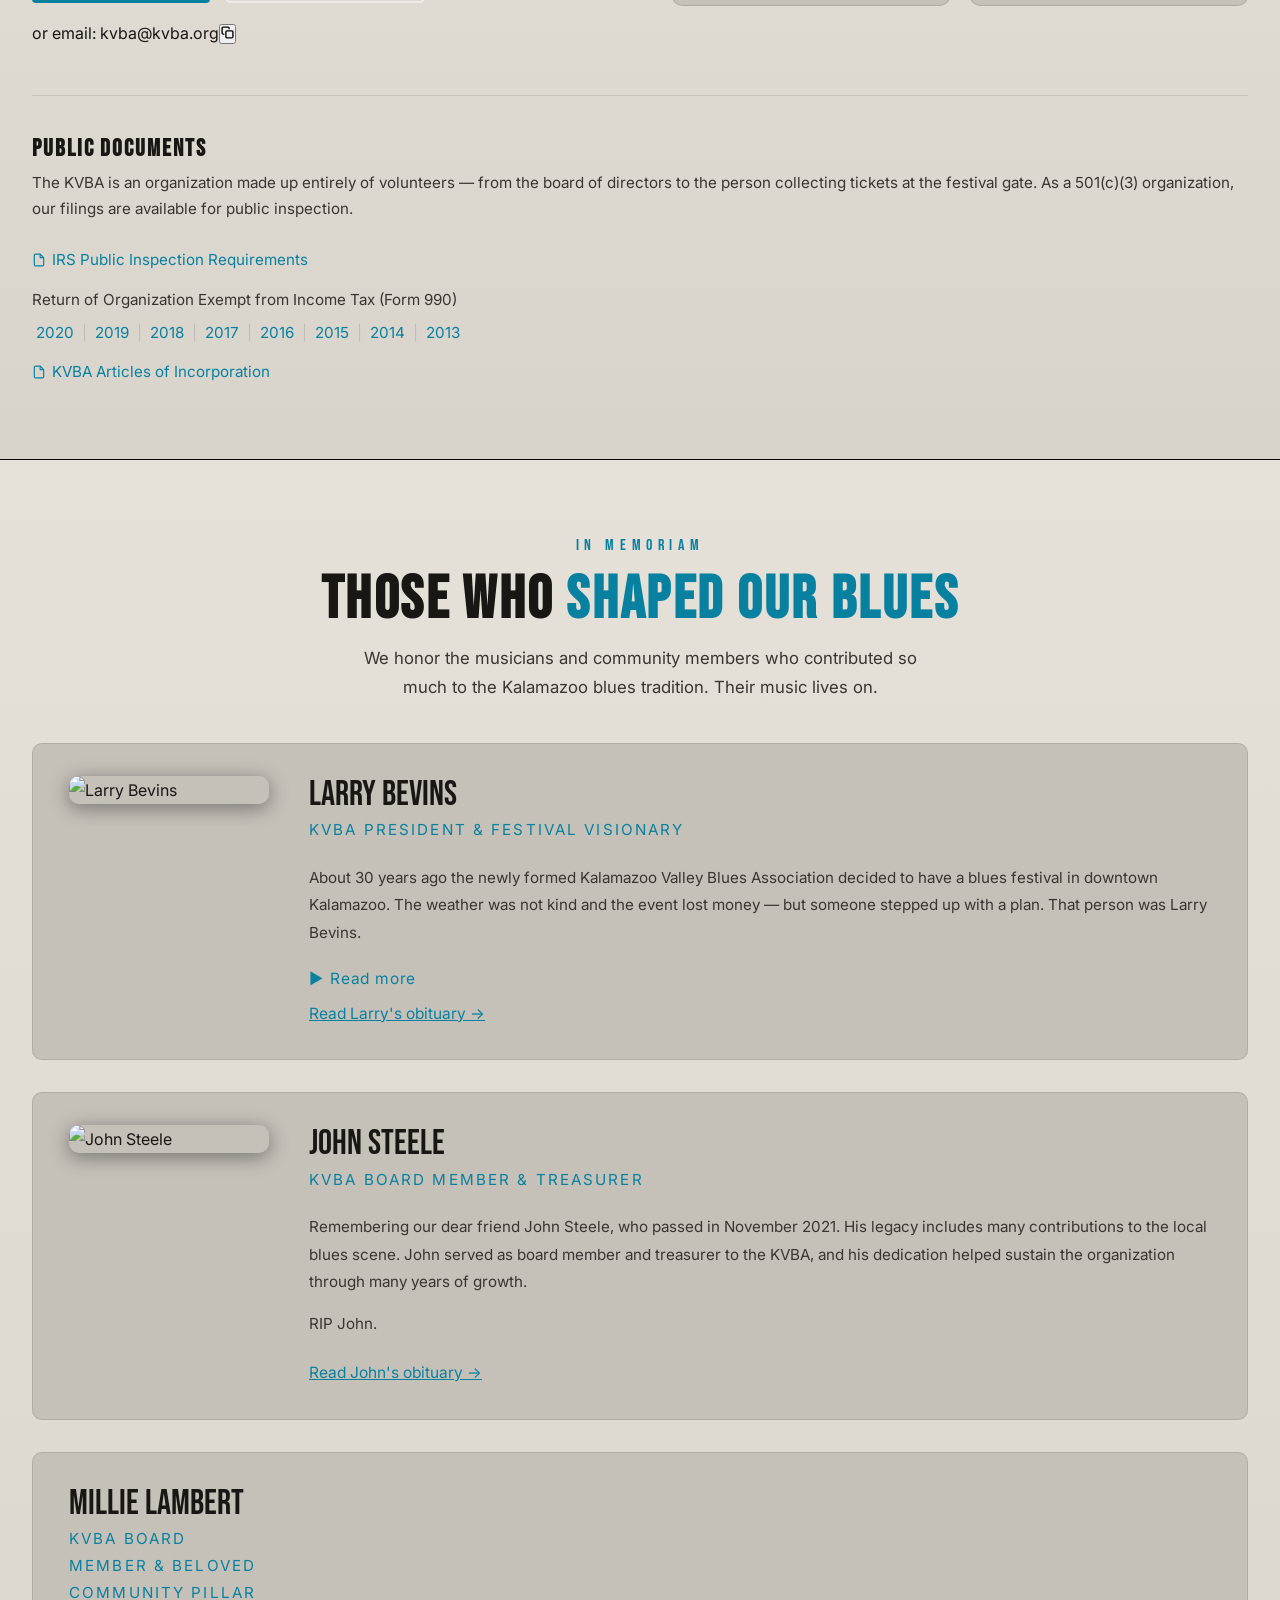
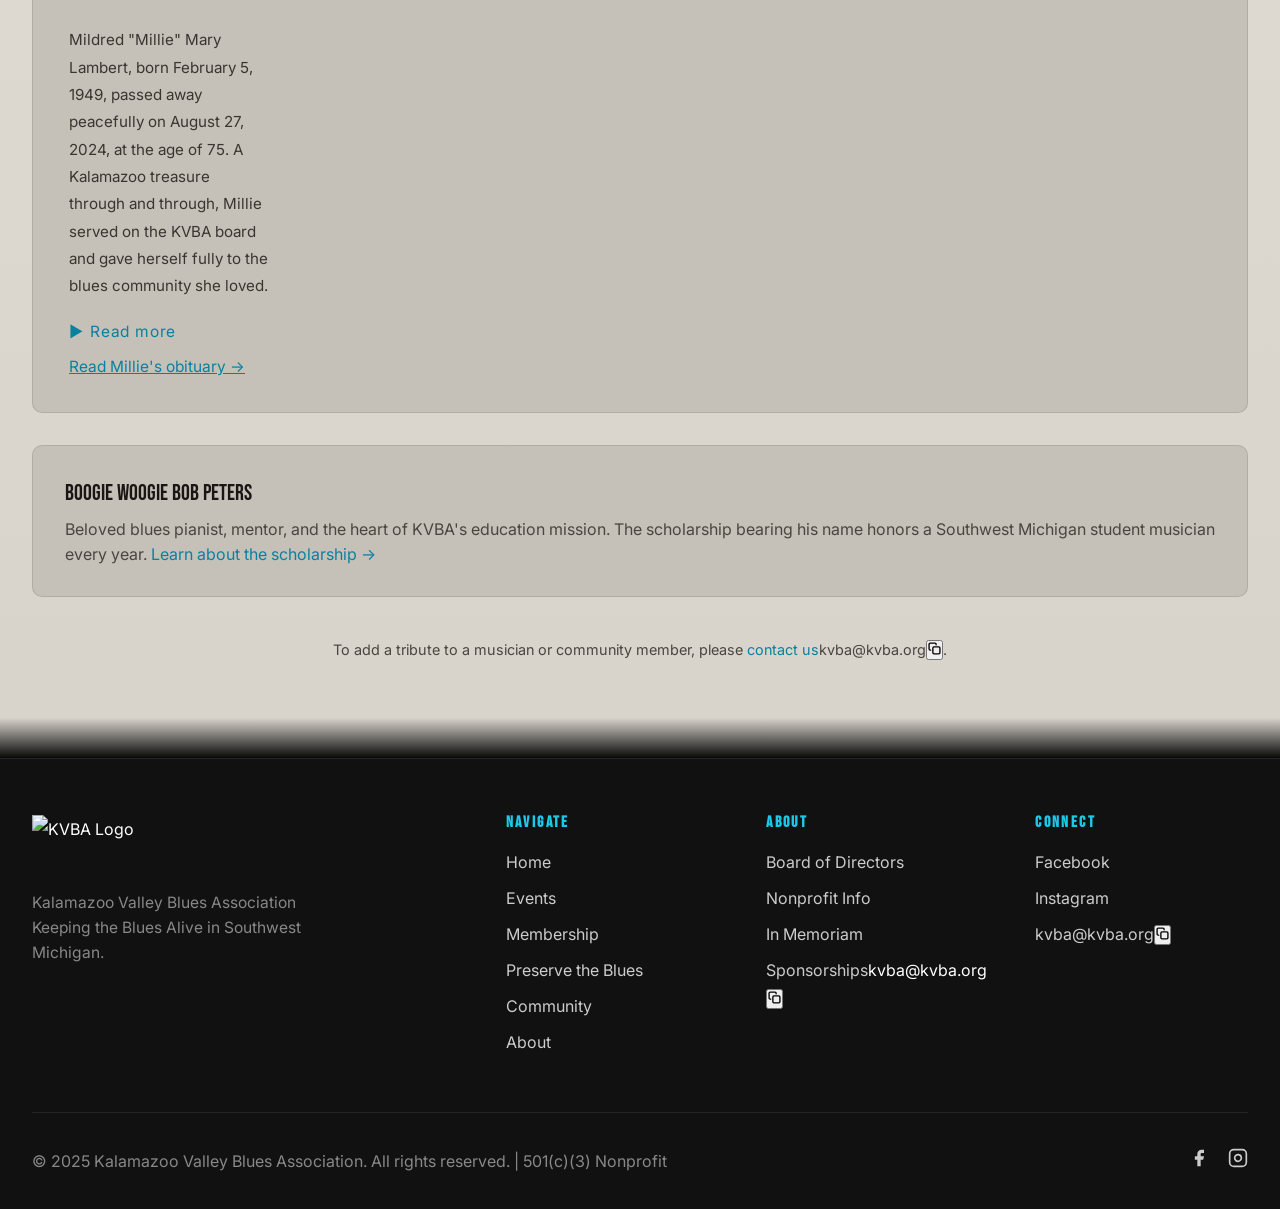
==== commit b2fb55e8: "Update board of directors: remove Director at Large placeholders, add new members" ====
--- a/about.html
+++ b/about.html
@@ -262,8 +262,8 @@
           <div class="role">Board Vice President</div>
         </div>
         <div class="board-card">
-          <div class="board-avatar">S</div>
-          <div class="name">Secretary</div>
+          <div class="board-avatar">LC</div>
+          <div class="name">Lisa Chilton</div>
           <div class="role">Board Secretary</div>
         </div>
         <div class="board-card has-bio" onclick="document.getElementById('boardModalTreasurer').classList.add('open')" role="button" tabindex="0" aria-label="View Larry Face bio">
@@ -273,14 +273,39 @@
           <div class="bio-hint">View Bio ›</div>
         </div>
         <div class="board-card">
-          <div class="board-avatar">D</div>
-          <div class="name">Director at Large</div>
-          <div class="role">Director</div>
-        </div>
-        <div class="board-card">
-          <div class="board-avatar">D</div>
-          <div class="name">Director at Large</div>
-          <div class="role">Director</div>
+          <div class="board-avatar">JS</div>
+          <div class="name">Joy Sage</div>
+          <div class="role">Board Member</div>
+        </div>
+        <div class="board-card">
+          <div class="board-avatar">DA</div>
+          <div class="name">DeJon Allen</div>
+          <div class="role">DEI Committee Chair</div>
+        </div>
+        <div class="board-card">
+          <div class="board-avatar">KB</div>
+          <div class="name">Kathie Bailey</div>
+          <div class="role">Board Member</div>
+        </div>
+        <div class="board-card">
+          <div class="board-avatar">JE</div>
+          <div class="name">Joe Ehlert</div>
+          <div class="role">Board Member</div>
+        </div>
+        <div class="board-card">
+          <div class="board-avatar">TE</div>
+          <div class="name">Tammy Ehlert</div>
+          <div class="role">Board Member</div>
+        </div>
+        <div class="board-card">
+          <div class="board-avatar">MK</div>
+          <div class="name">Mick Kolassa</div>
+          <div class="role">Board Member</div>
+        </div>
+        <div class="board-card">
+          <div class="board-avatar">JH</div>
+          <div class="name">Joe Haklin</div>
+          <div class="role">Board Member</div>
         </div>
       </div>
       <p style="text-align:center; color:var(--gray); margin-top:1.5rem; font-size:0.9rem;">
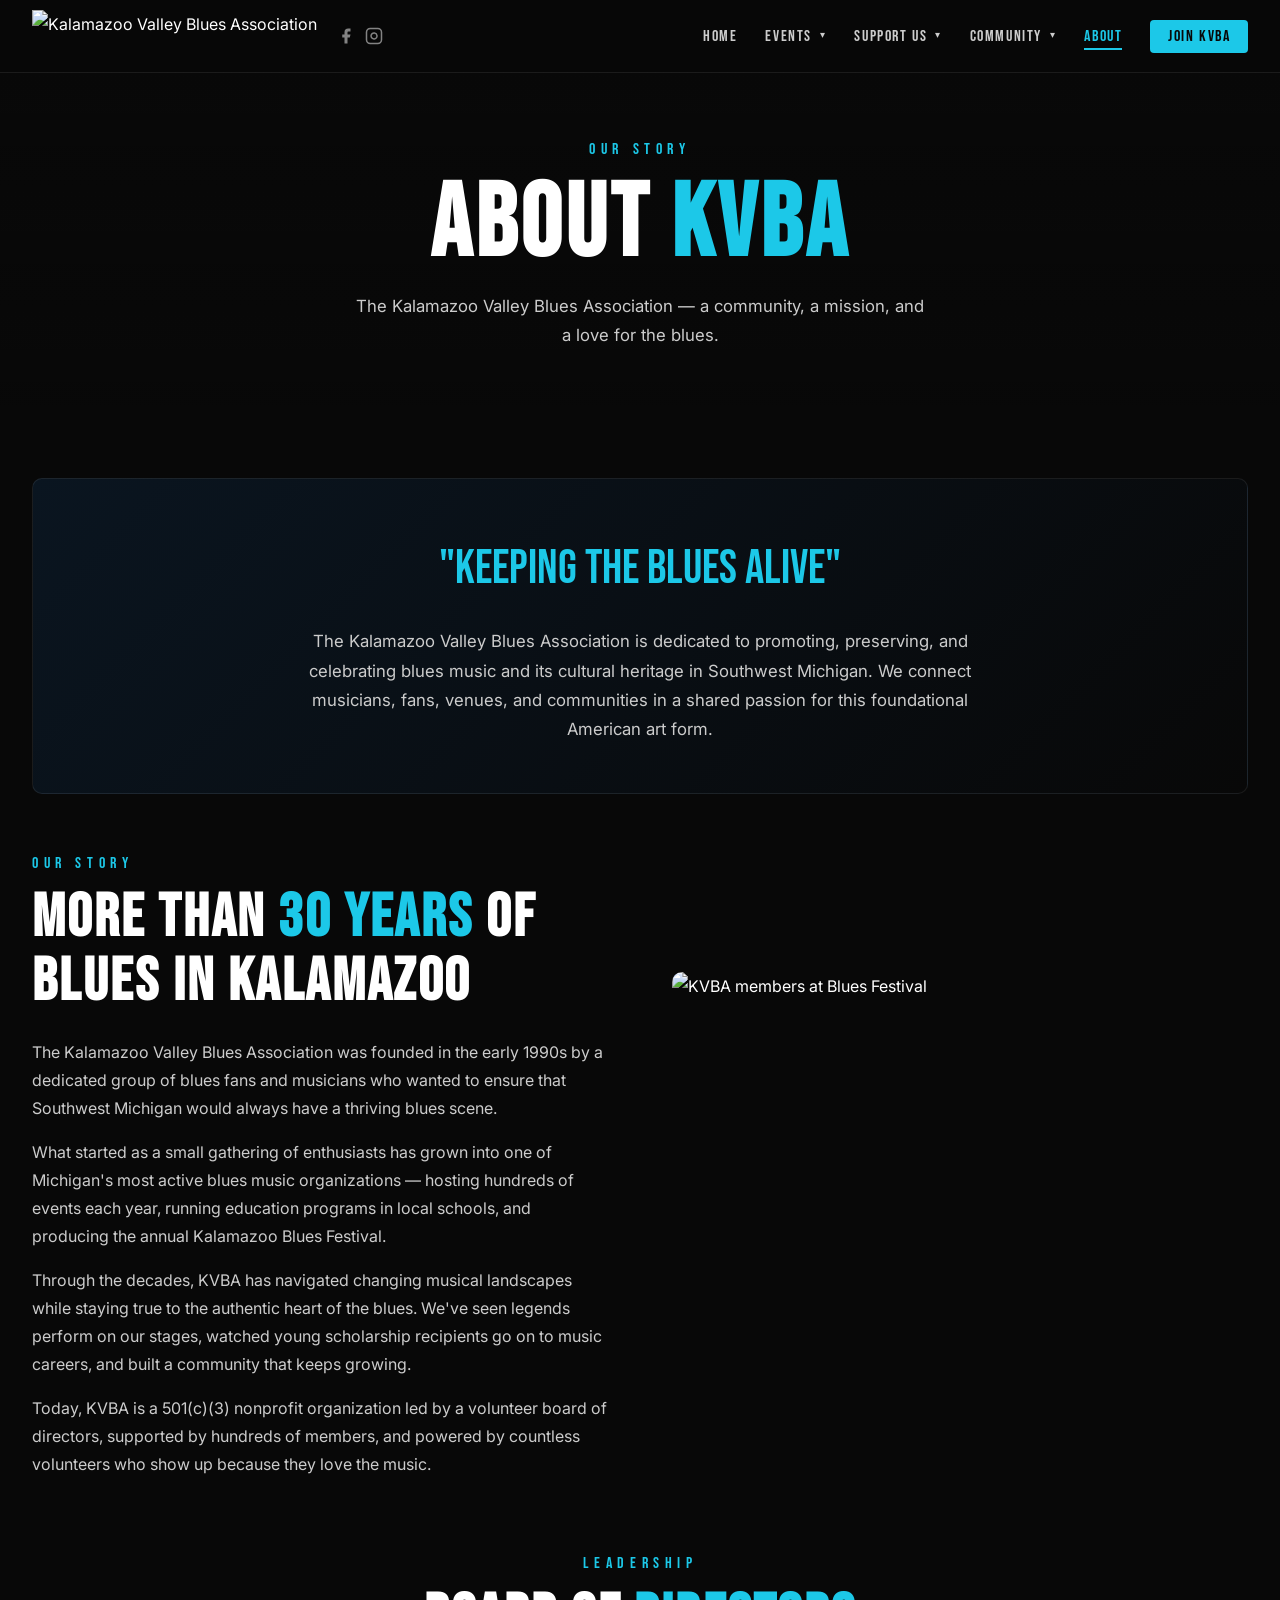
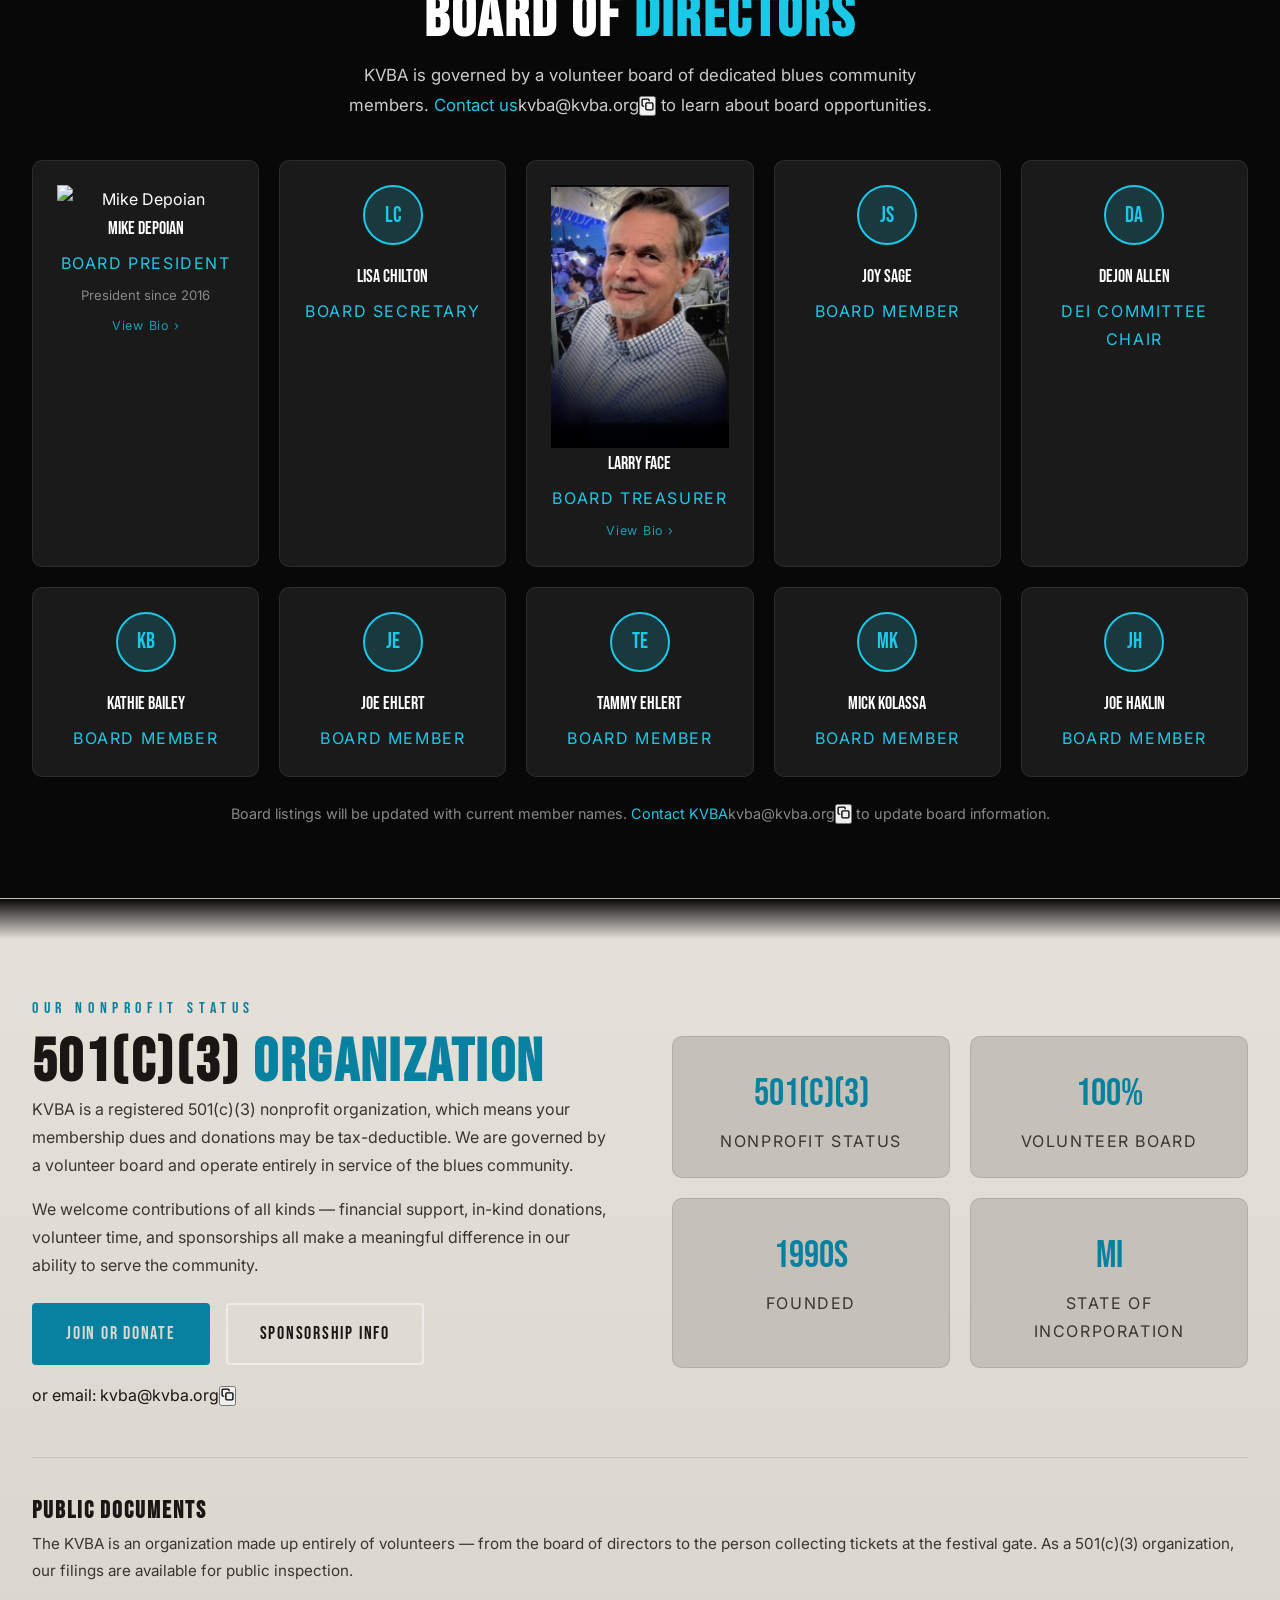
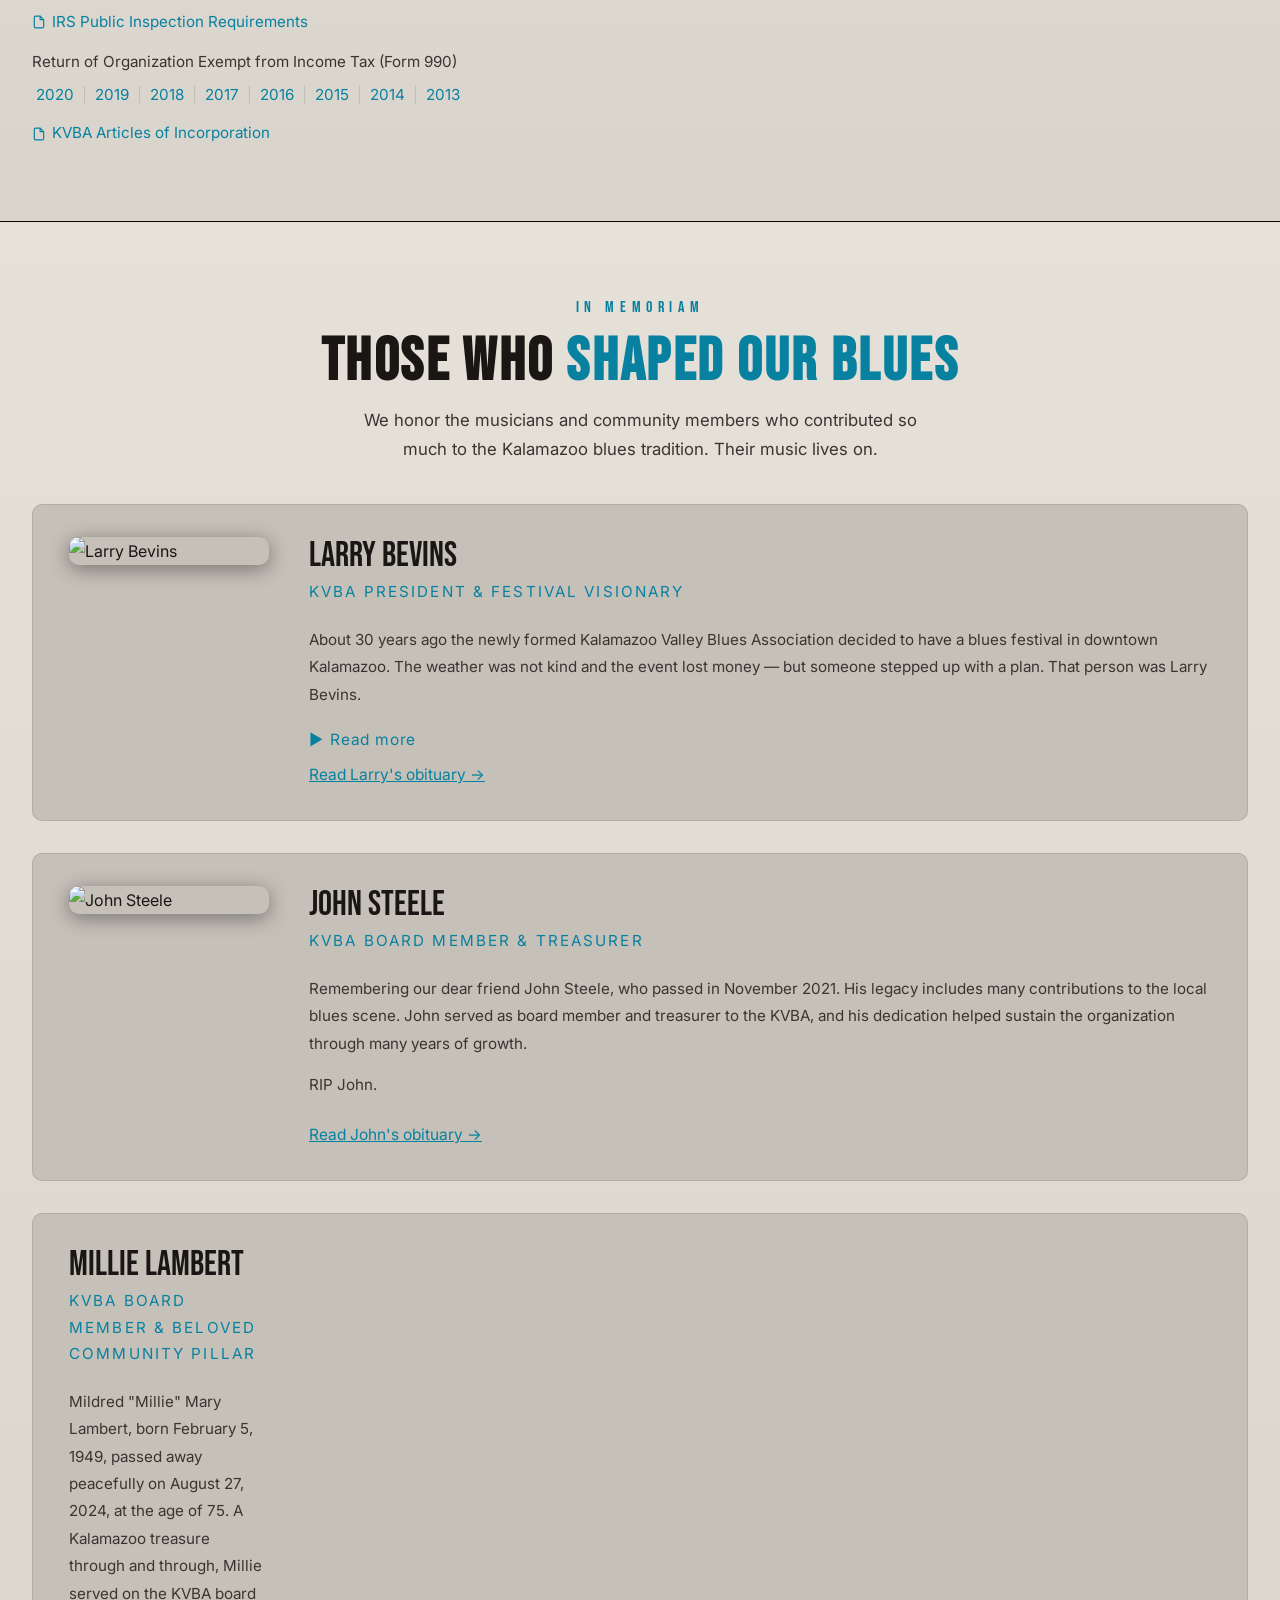
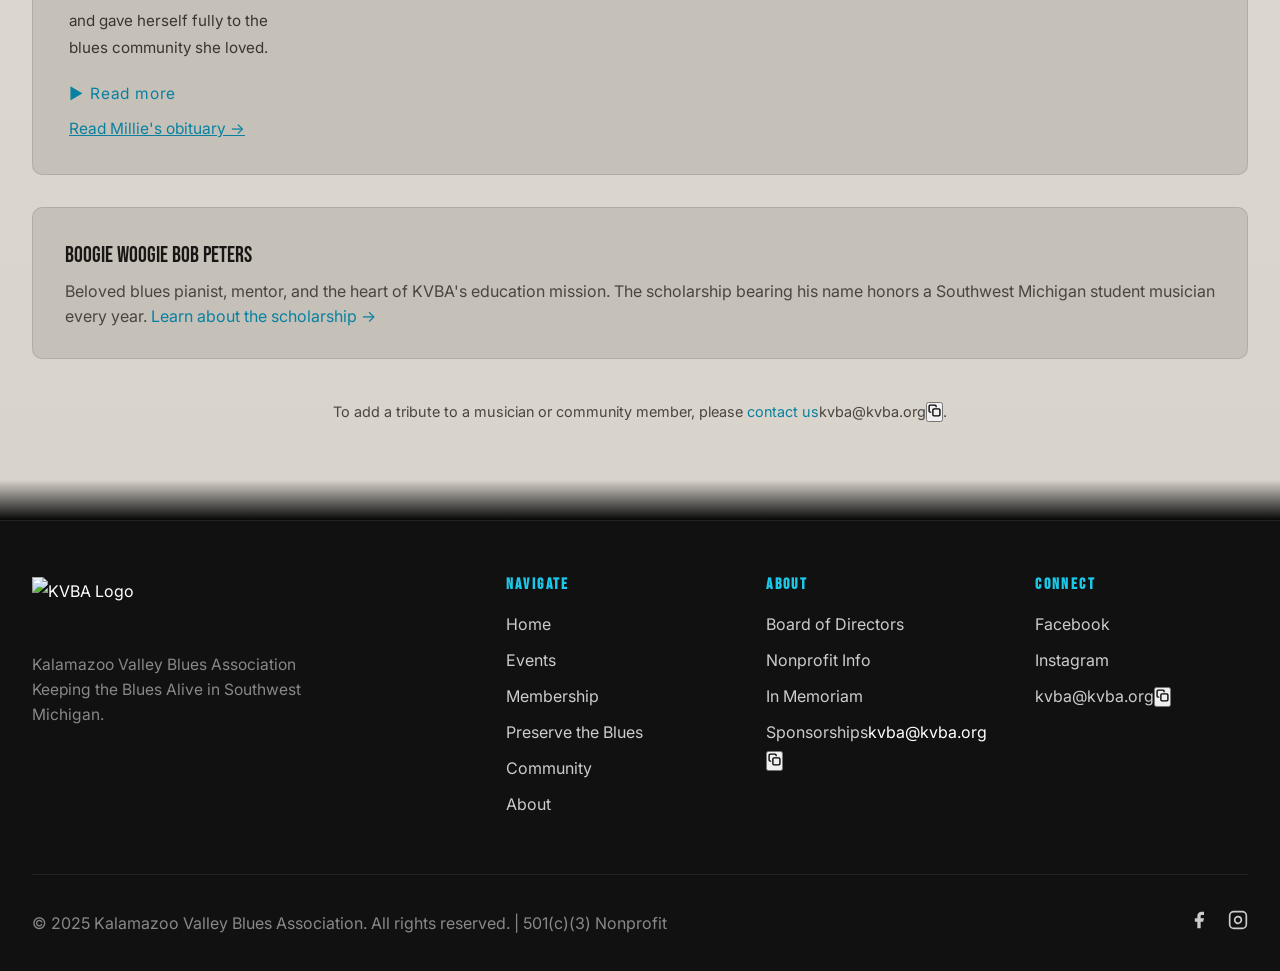
==== commit 941dc5fd: "Remove Vice President placeholder from board of directors" ====
--- a/about.html
+++ b/about.html
@@ -255,11 +255,6 @@
           <div class="role">Board President</div>
           <div style="color:var(--gray);font-size:0.82rem;margin-top:0.4rem;">President since 2016</div>
           <div class="bio-hint">View Bio ›</div>
-        </div>
-        <div class="board-card">
-          <div class="board-avatar">VP</div>
-          <div class="name">Vice President</div>
-          <div class="role">Board Vice President</div>
         </div>
         <div class="board-card">
           <div class="board-avatar">LC</div>
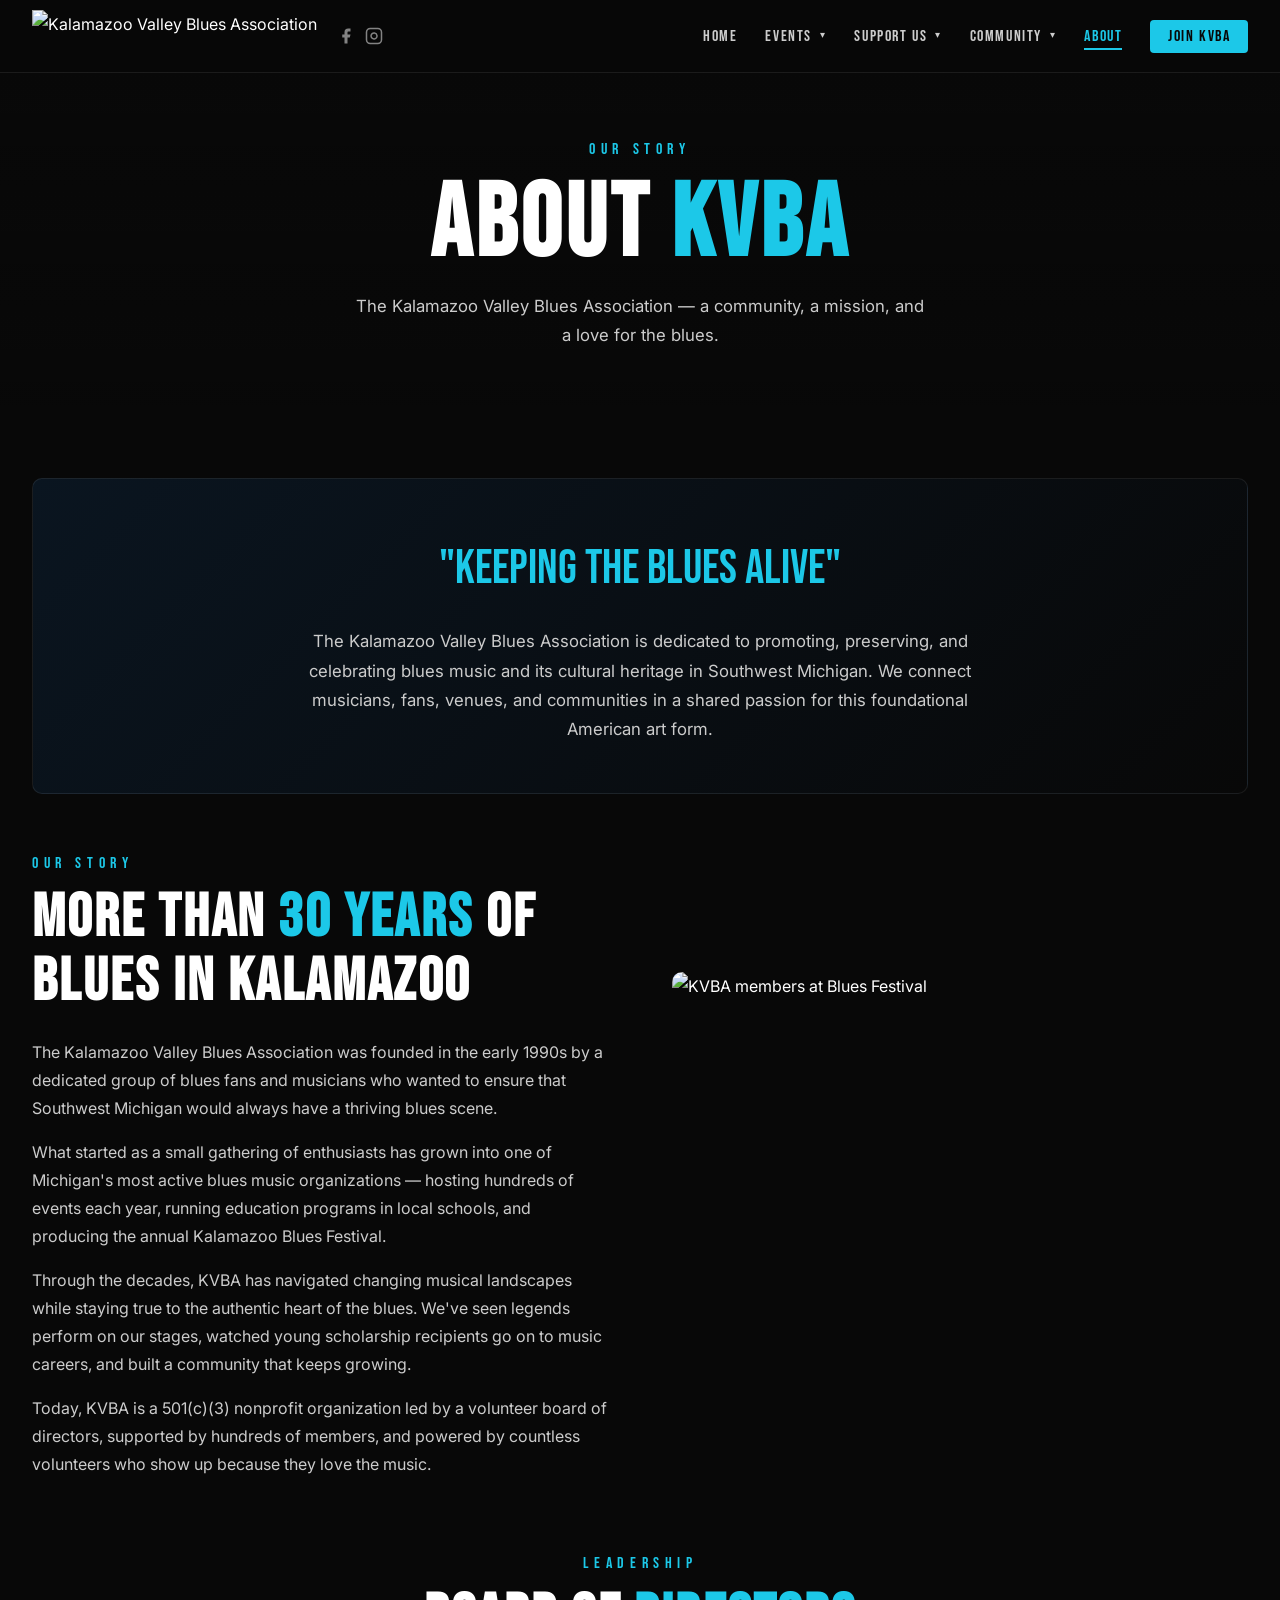
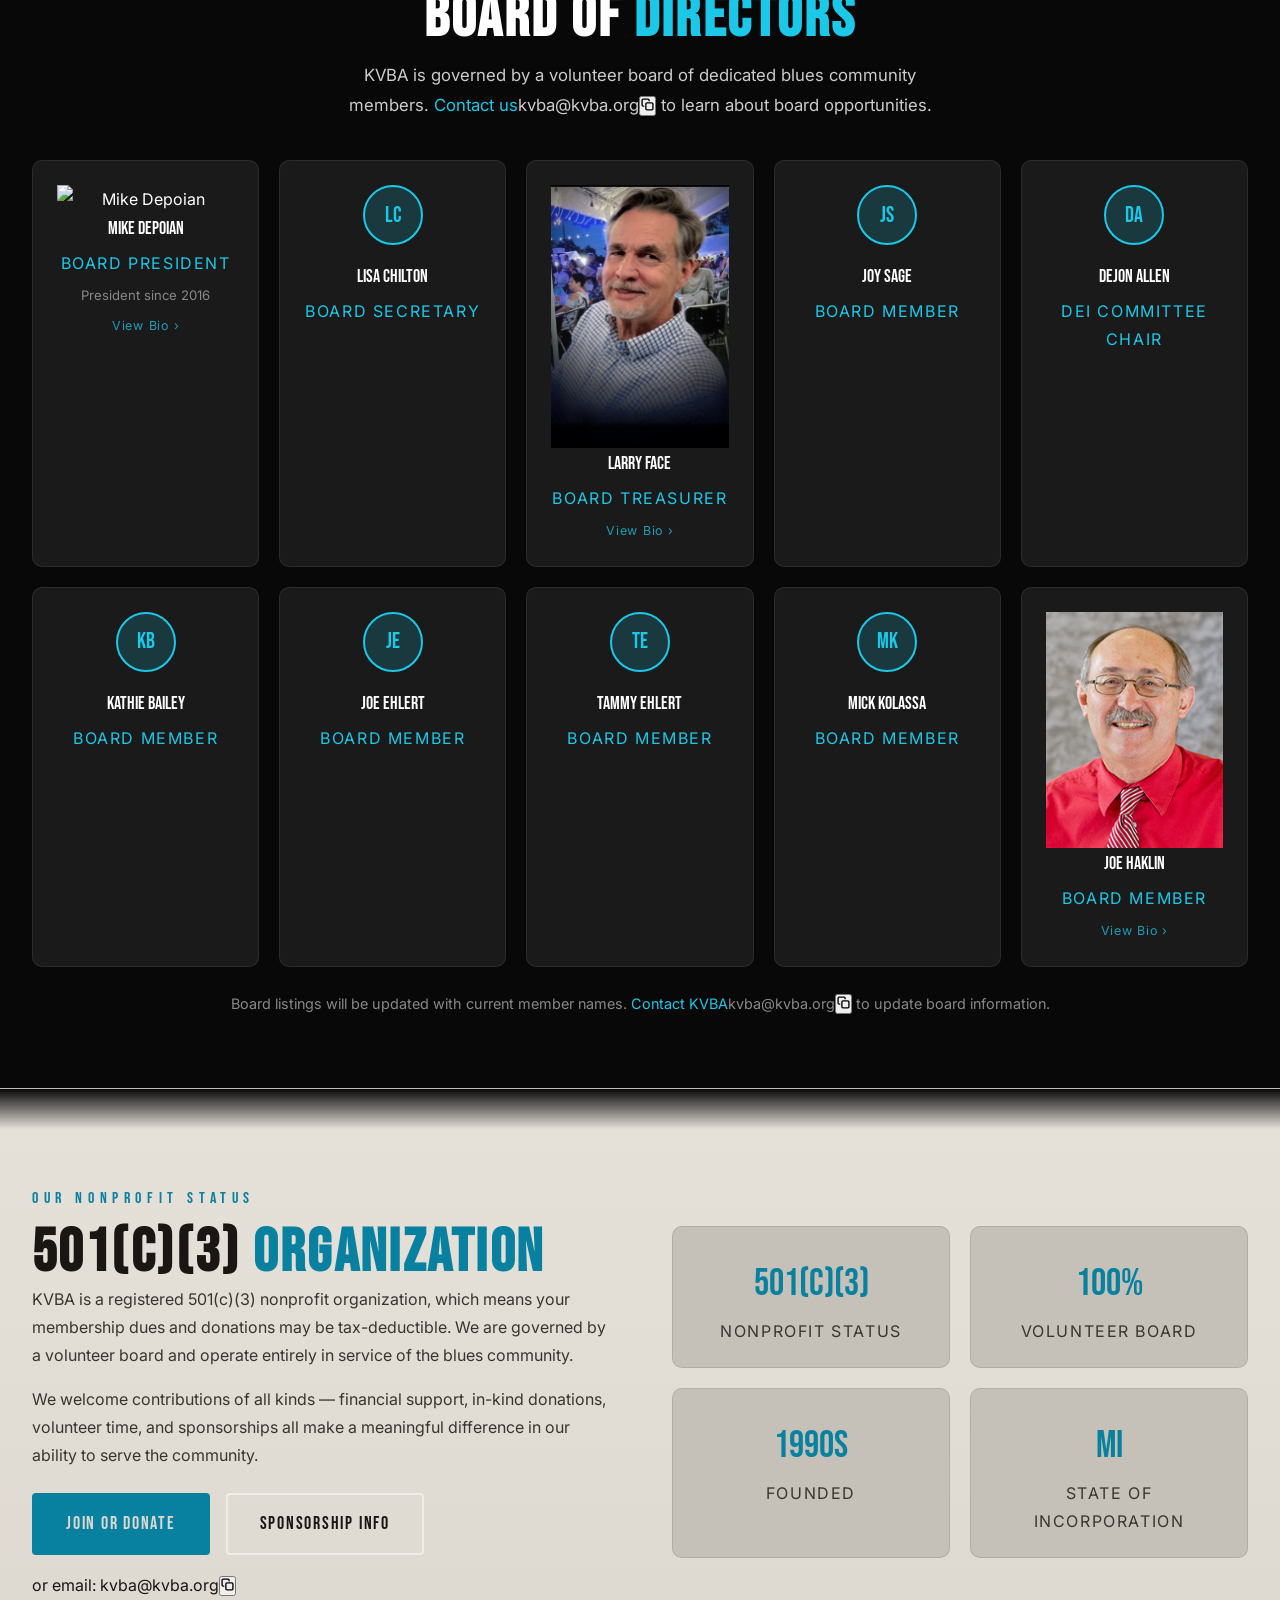
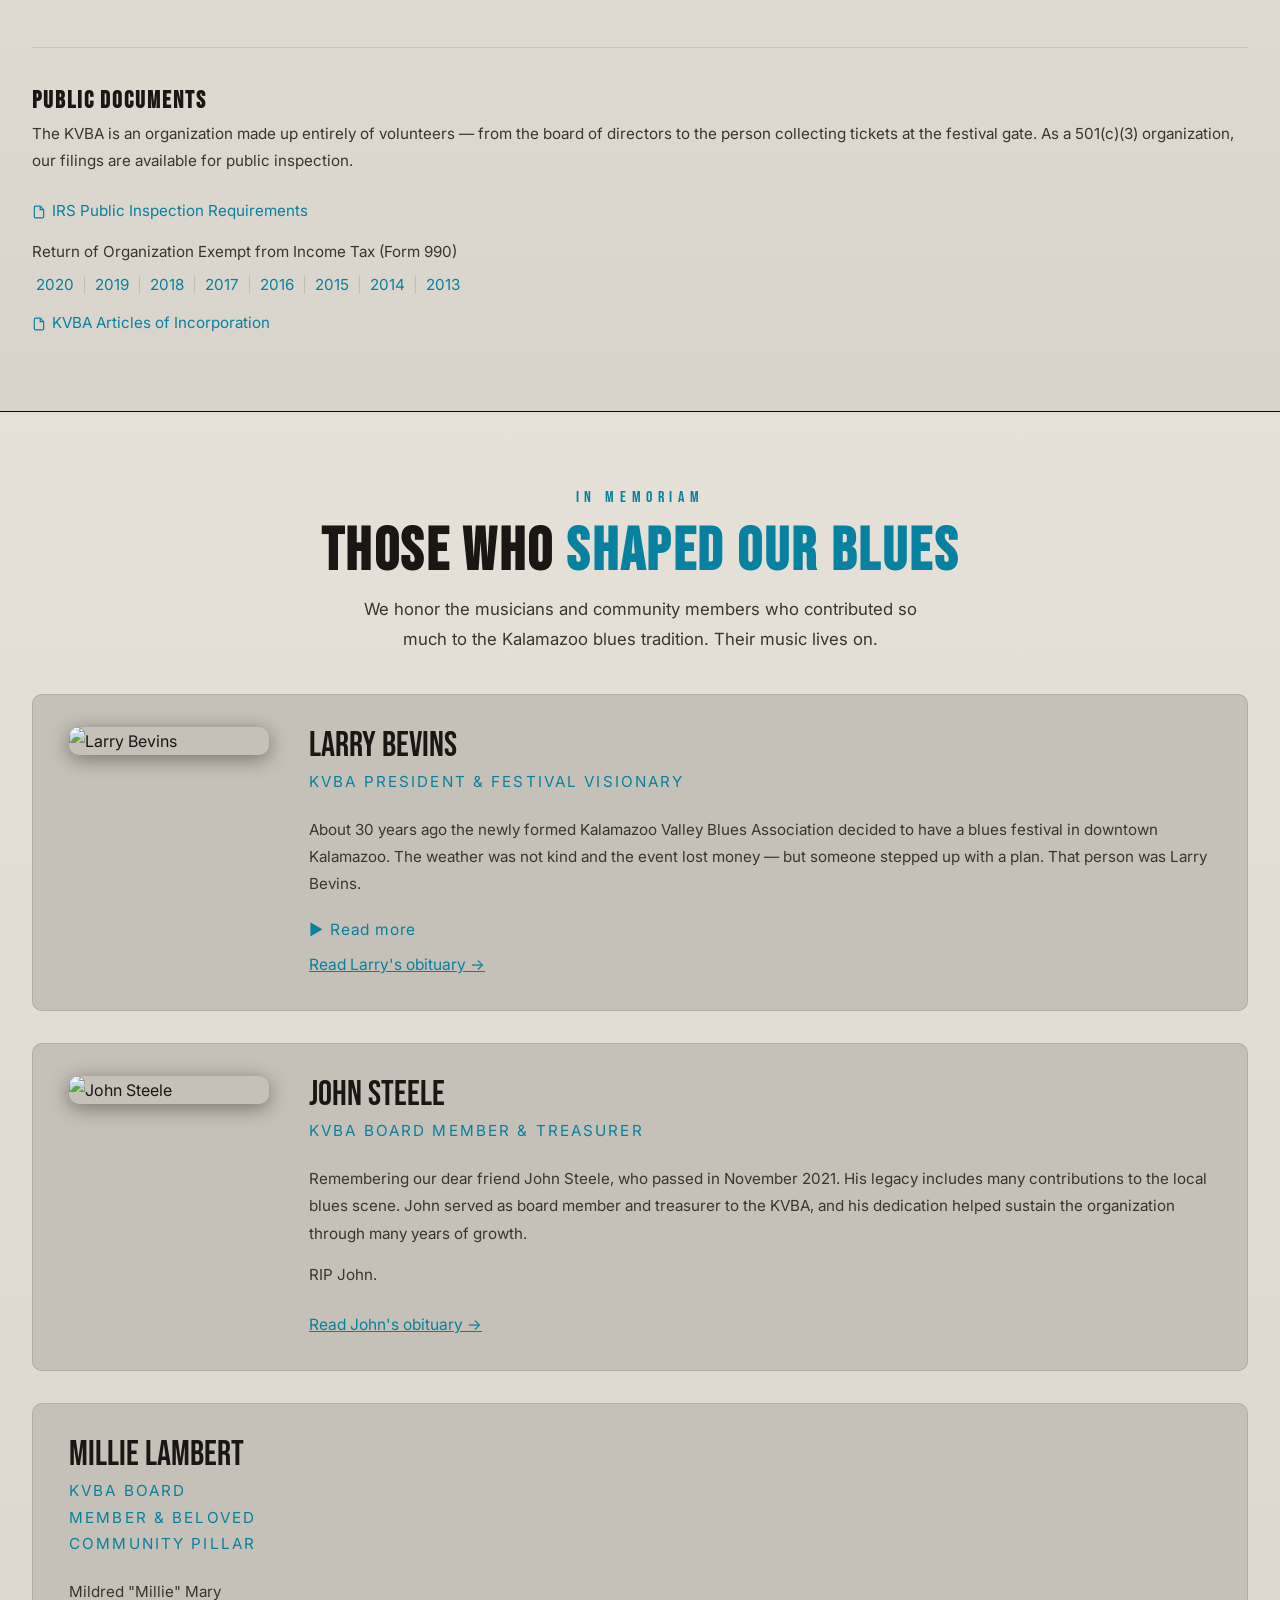
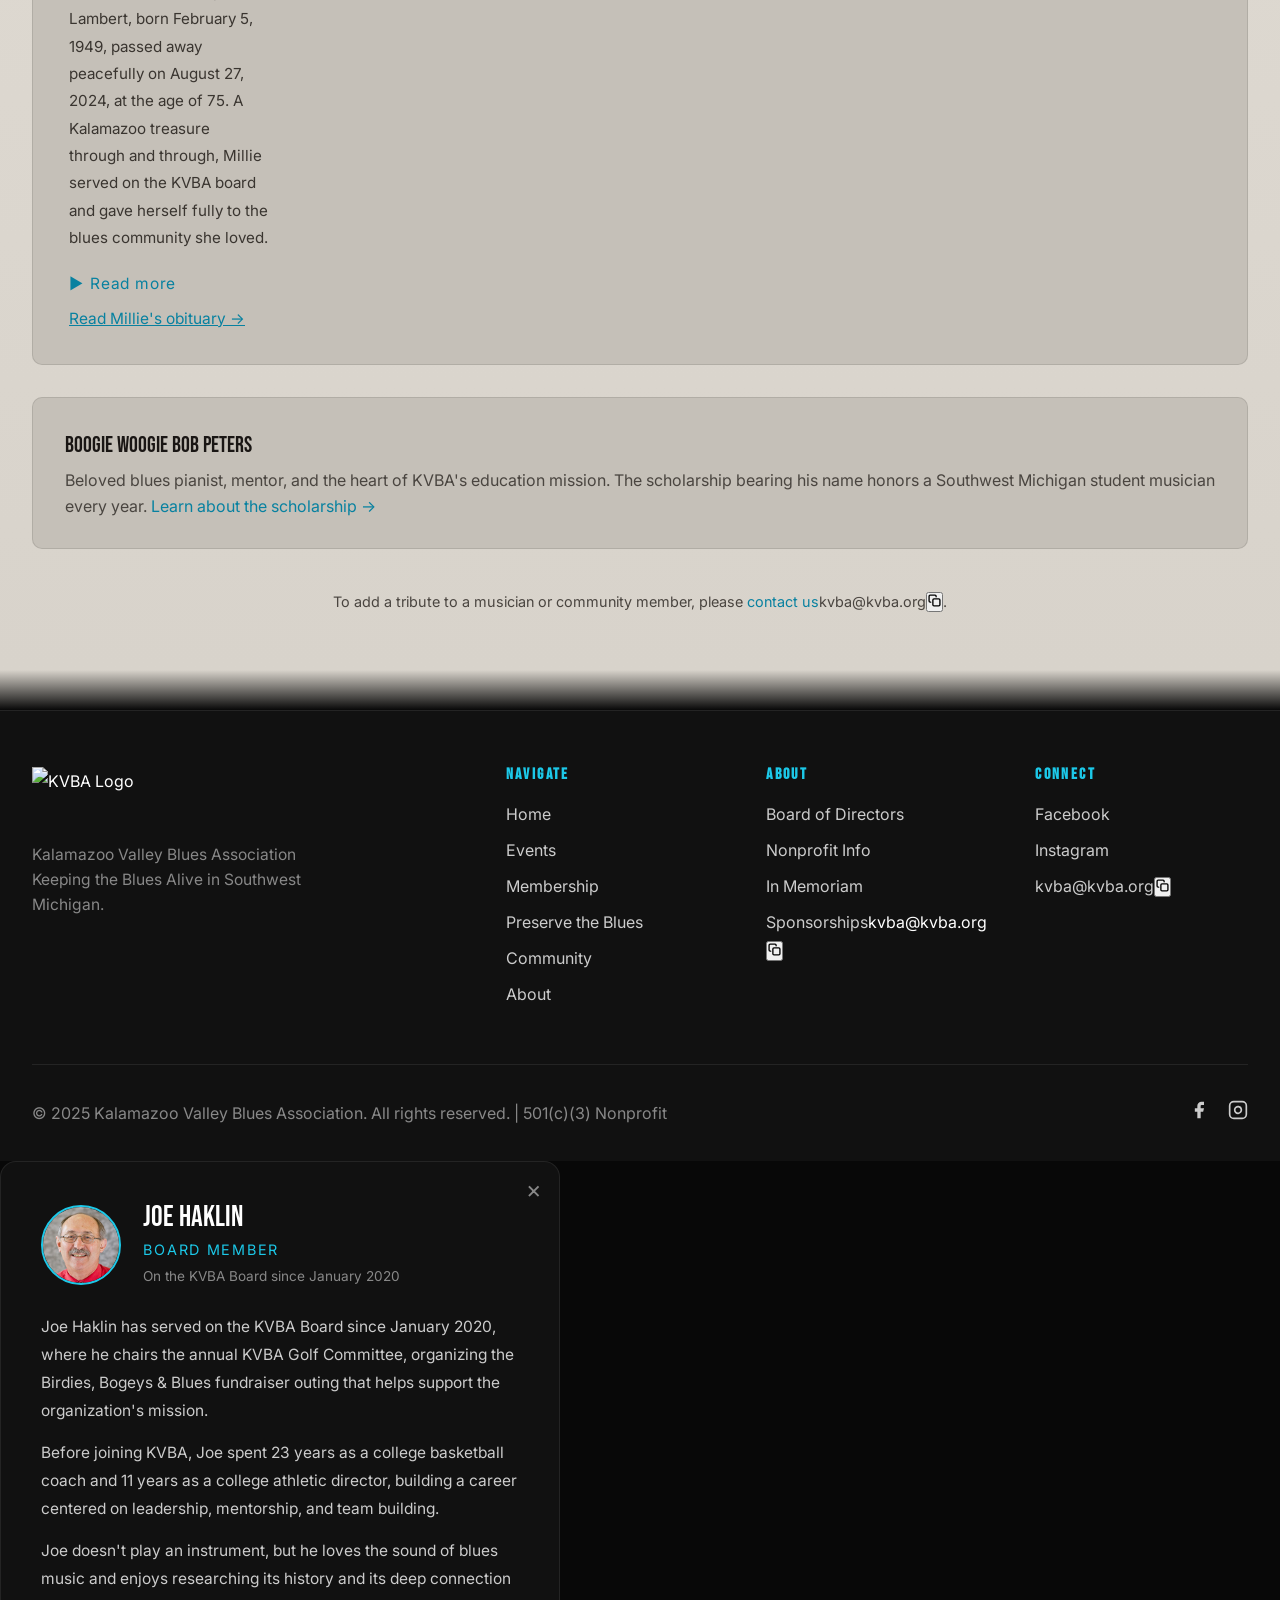
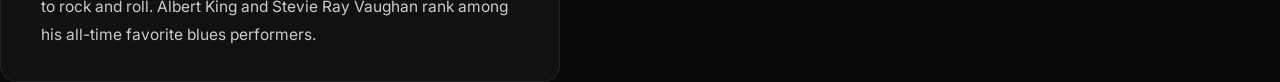
==== commit c2767b3d: "Add bio and photo for Joe Haklin" ====
--- a/about.html
+++ b/about.html
@@ -297,10 +297,11 @@
           <div class="name">Mick Kolassa</div>
           <div class="role">Board Member</div>
         </div>
-        <div class="board-card">
-          <div class="board-avatar">JH</div>
+        <div class="board-card has-bio" onclick="document.getElementById('boardModalHaklin').classList.add('open')" role="button" tabindex="0" aria-label="View Joe Haklin bio">
+          <img src="assets/images/joe-haklin.jpg" alt="Joe Haklin" class="board-avatar-photo" />
           <div class="name">Joe Haklin</div>
           <div class="role">Board Member</div>
+          <div class="bio-hint">View Bio ›</div>
         </div>
       </div>
       <p style="text-align:center; color:var(--gray); margin-top:1.5rem; font-size:0.9rem;">
@@ -566,11 +567,15 @@
   document.getElementById('boardModalTreasurer').addEventListener('click', function(e) {
     if (e.target === this) this.classList.remove('open');
   });
+  document.getElementById('boardModalHaklin').addEventListener('click', function(e) {
+    if (e.target === this) this.classList.remove('open');
+  });
   // Close on Escape key
   document.addEventListener('keydown', function(e) {
     if (e.key === 'Escape') {
       document.getElementById('boardModal').classList.remove('open');
       document.getElementById('boardModalTreasurer').classList.remove('open');
+      document.getElementById('boardModalHaklin').classList.remove('open');
     }
   });
   // Keyboard activation for bio cards
@@ -617,5 +622,25 @@
   </div>
 </div>
 
+<!-- ── Joe Haklin Bio Modal ────────────────────────────── -->
+<div id="boardModalHaklin" role="dialog" aria-modal="true" aria-labelledby="modalNameHaklin">
+  <div class="board-modal-box">
+    <button class="board-modal-close" onclick="document.getElementById('boardModalHaklin').classList.remove('open')" aria-label="Close">&times;</button>
+    <div class="board-modal-header">
+      <img src="assets/images/joe-haklin.jpg" alt="Joe Haklin" />
+      <div>
+        <div class="modal-name" id="modalNameHaklin">Joe Haklin</div>
+        <div class="modal-role">Board Member</div>
+        <div class="modal-since">On the KVBA Board since January 2020</div>
+      </div>
+    </div>
+    <div class="board-modal-body">
+      <p>Joe Haklin has served on the KVBA Board since January 2020, where he chairs the annual KVBA Golf Committee, organizing the Birdies, Bogeys &amp; Blues fundraiser outing that helps support the organization's mission.</p>
+      <p>Before joining KVBA, Joe spent 23 years as a college basketball coach and 11 years as a college athletic director, building a career centered on leadership, mentorship, and team building.</p>
+      <p>Joe doesn't play an instrument, but he loves the sound of blues music and enjoys researching its history and its deep connection to rock and roll. Albert King and Stevie Ray Vaughan rank among his all-time favorite blues performers.</p>
+    </div>
+  </div>
+</div>
+
 </body>
 </html>
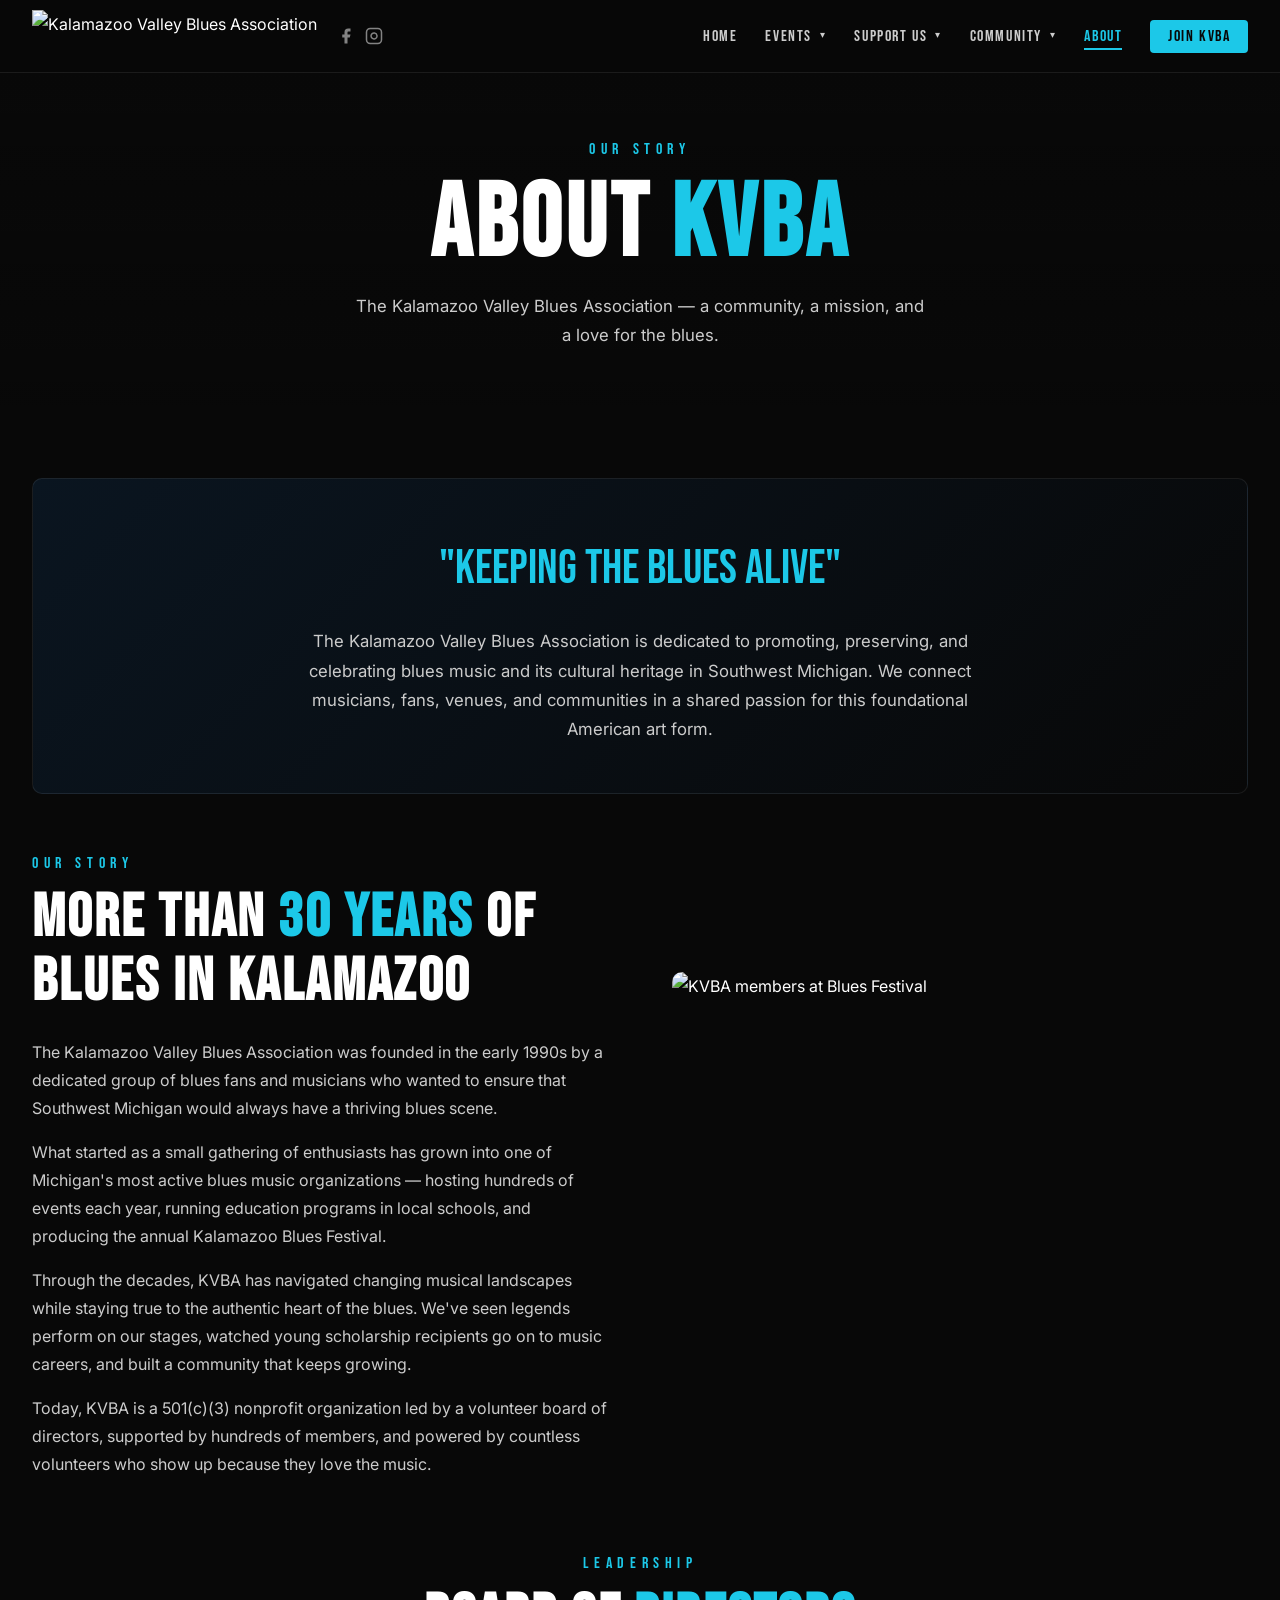
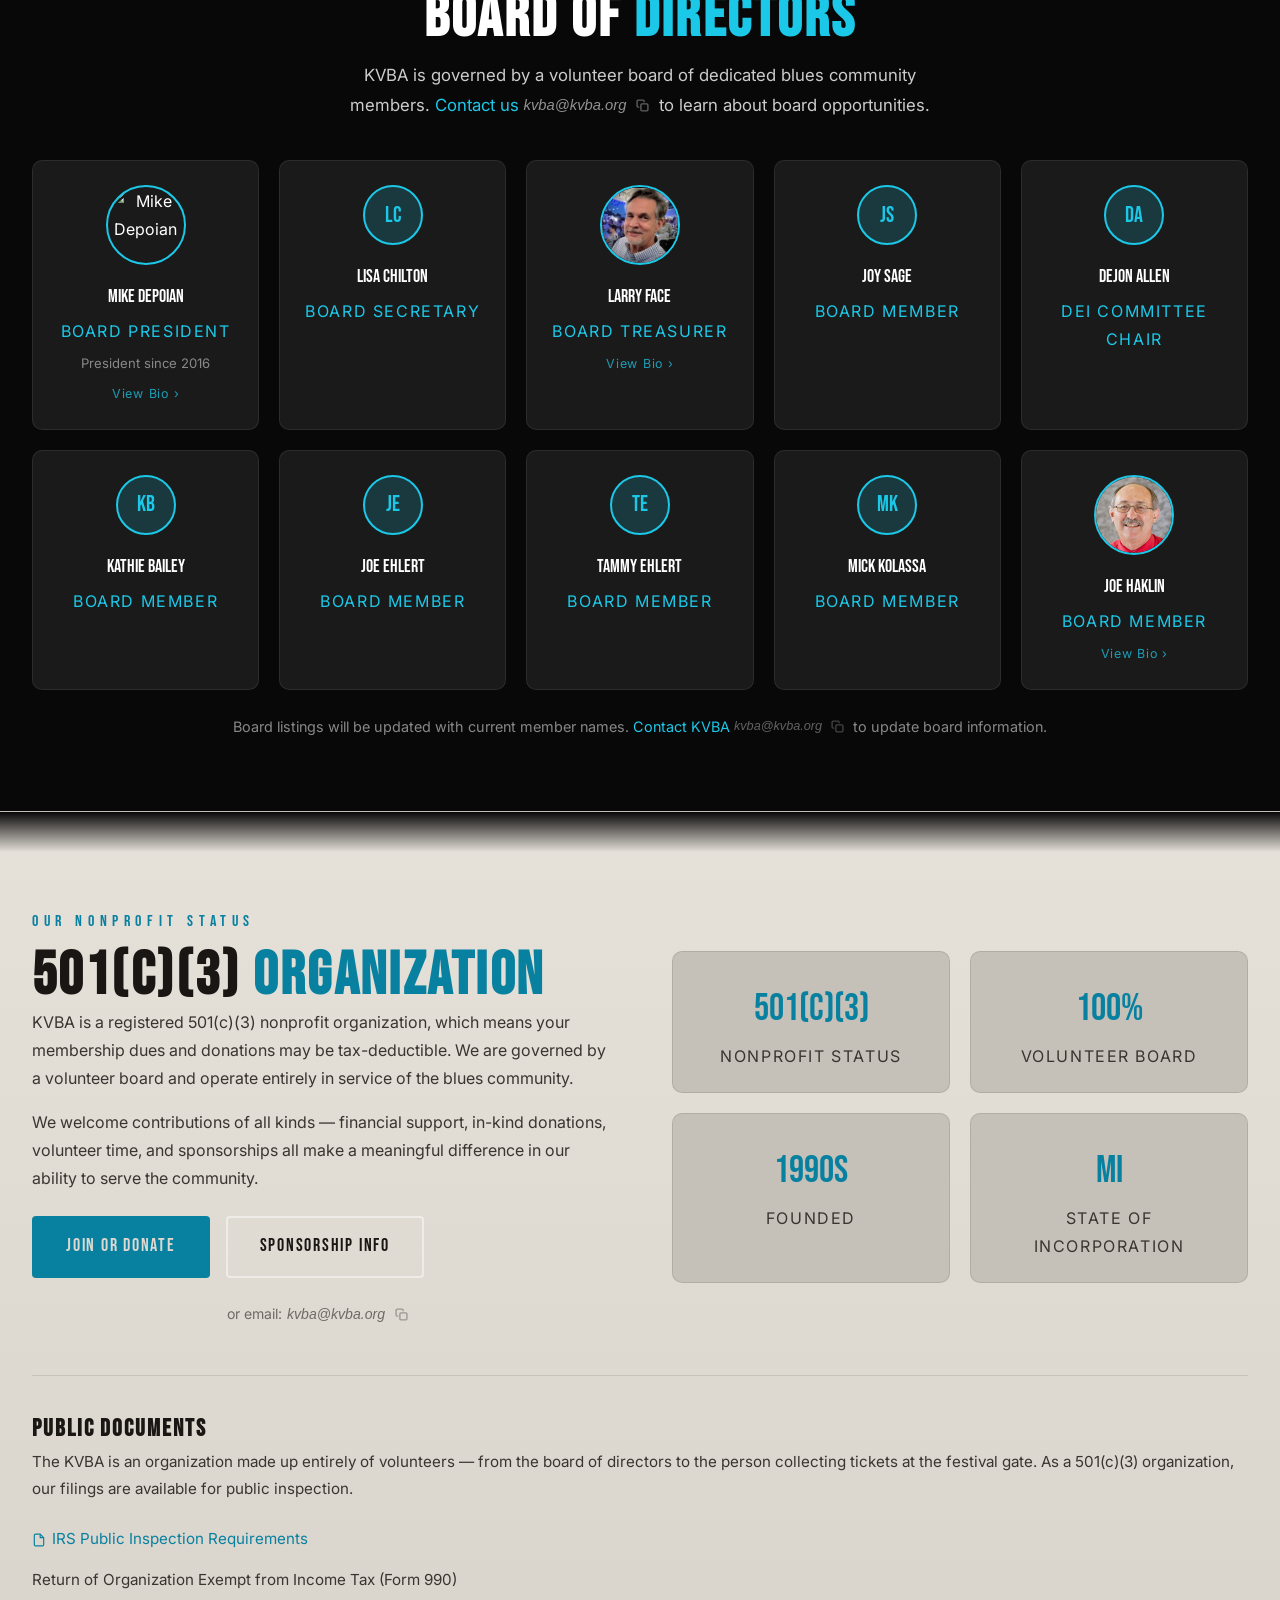
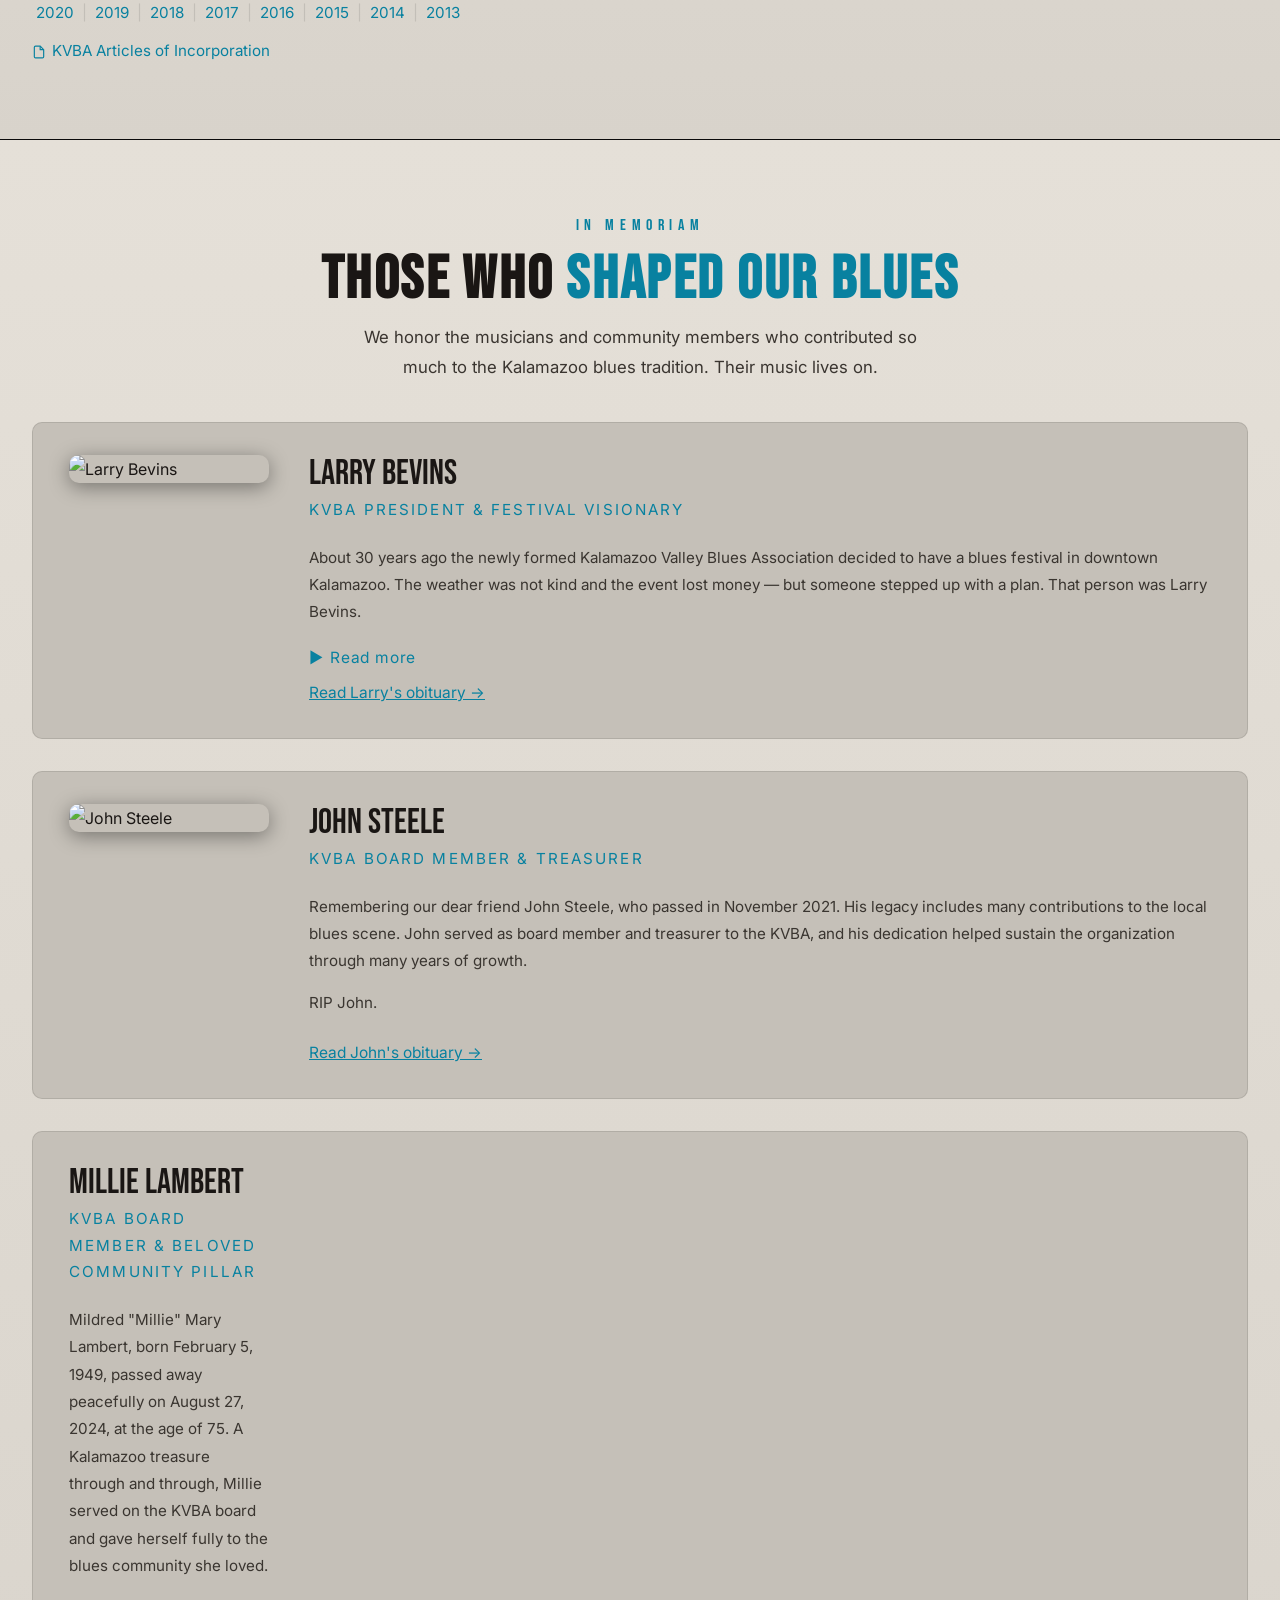
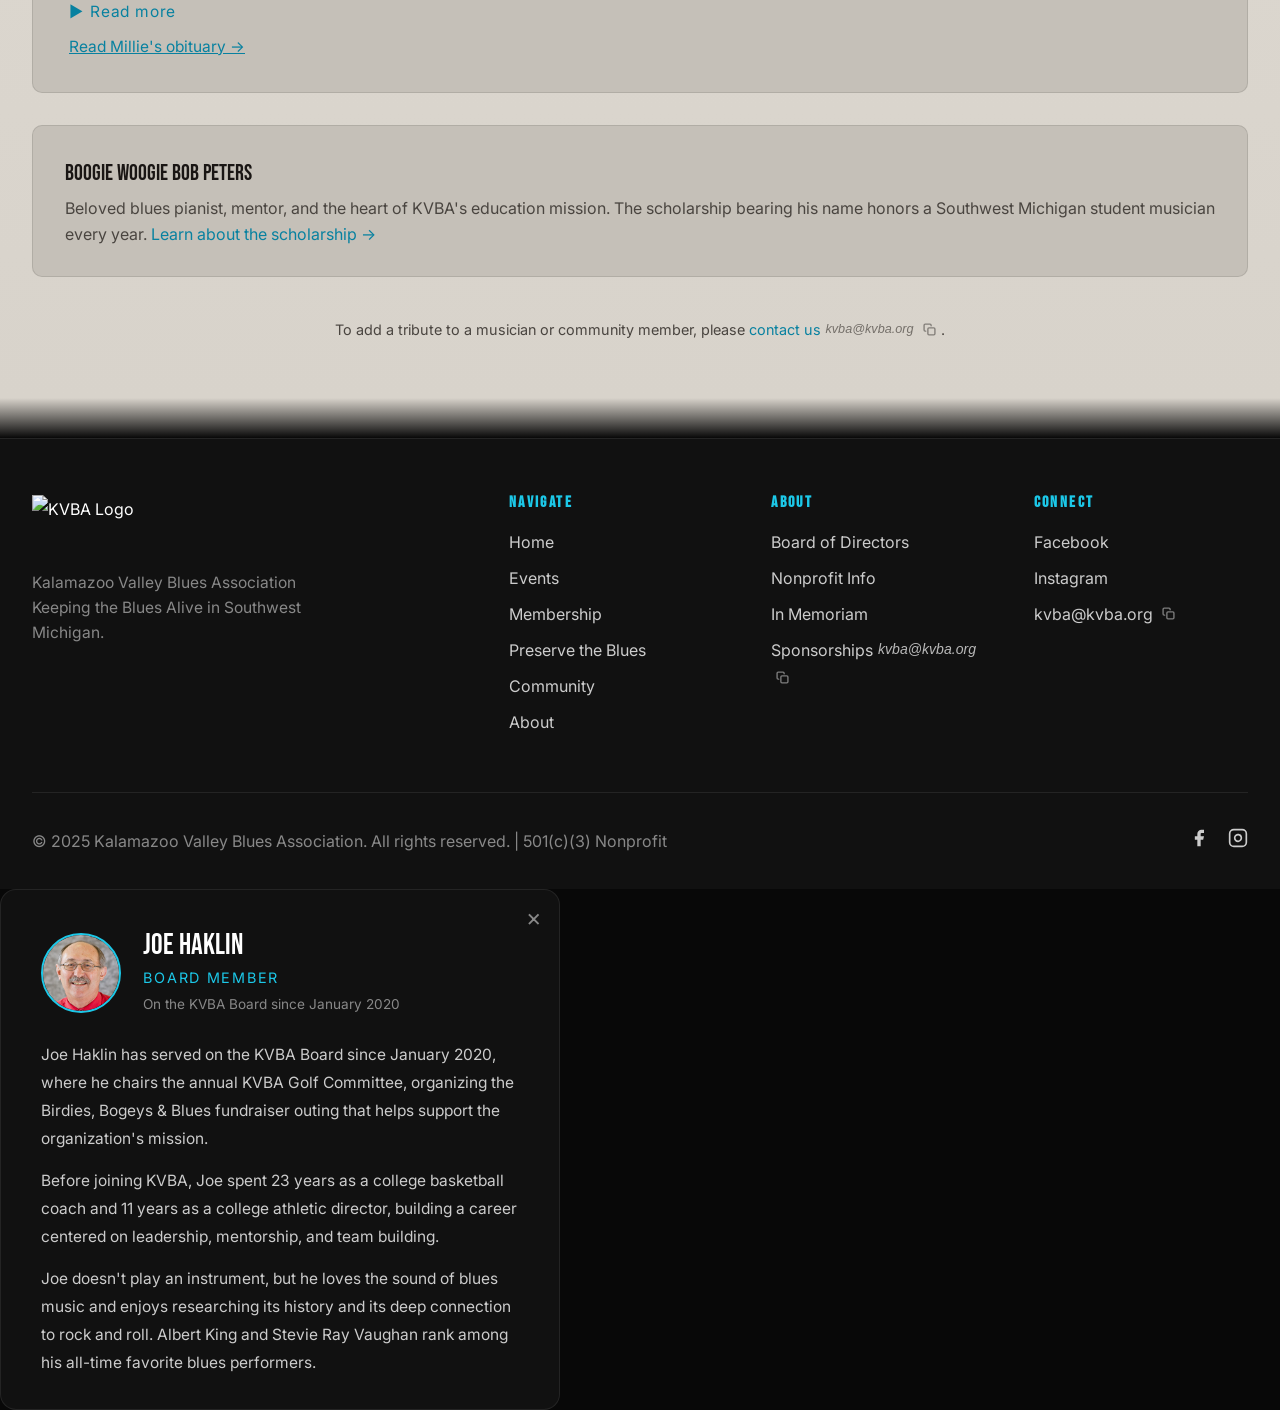
==== commit e2e54006: "Add 26th Annual Blues Competition banner, page, and application download - Replace home hero slide (" ====
--- a/about.html
+++ b/about.html
@@ -186,6 +186,7 @@
         <li><a href="events.html">Upcoming Events</a></li>
         <li><a href="bluesfest.html">Blues Fest 2026</a></li>
         <li><a href="golf.html">Golf Outing</a></li>
+        <li><a href="blues-competition.html">Blues Competition</a></li>
       </ul>
     </li>
     <li class="has-dropdown">
--- a/assets/css/style.css
+++ b/assets/css/style.css
@@ -277,6 +277,39 @@
   text-align: center;
   padding: 1.25rem 0 0.25rem;
 }
+
+/* ── Filter buttons ── */
+.gallery-filters {
+  display: flex; flex-wrap: wrap; justify-content: center; gap: 0.75rem;
+  margin-bottom: 2rem;
+}
+.filter-btn {
+  background: transparent; color: var(--light);
+  border: 1px solid rgba(255,255,255,0.2); border-radius: 999px;
+  padding: 0.55rem 1.4rem; font-family: var(--heading);
+  font-size: 0.95rem; letter-spacing: 0.08em;
+  transition: var(--ease);
+}
+.filter-btn:hover { border-color: var(--blue); color: var(--white); }
+.filter-btn.active { background: var(--blue); color: var(--bg); border-color: var(--blue); }
+
+/* ── Masonry gallery (Blues Fest photo dump) ── */
+.masonry-grid {
+  column-count: 4; column-gap: 8px;
+  max-width: 1280px; margin: 0 auto; padding: 0 1.25rem 1rem;
+}
+.masonry-grid .gallery-item {
+  break-inside: avoid; -webkit-column-break-inside: avoid;
+  margin-bottom: 8px; border-radius: 8px;
+}
+.masonry-grid .gallery-item img { width: 100%; height: auto; border-radius: 8px; }
+.masonry-grid .gallery-item.is-hidden { display: none; }
+.gallery-credit {
+  text-align: center; color: var(--gray); font-size: 0.85rem;
+  letter-spacing: 0.04em; margin: 1.25rem 0 0.25rem;
+}
+@media (max-width: 1024px) { .masonry-grid { column-count: 3; } }
+@media (max-width: 700px)  { .masonry-grid { column-count: 2; column-gap: 6px; } }
 @media (max-width: 768px) {
   .gallery-grid {
     grid-template-columns: repeat(2, 1fr);
@@ -415,6 +448,9 @@
 .event-card-lg .event-date .day { font-size: 3rem; }
 .event-card-lg .event-info { padding: 2rem 2.5rem; }
 .event-card-lg .event-info h3 { font-size: 1.7rem; margin-bottom: 0.6rem; }
+.event-card-lg .event-band-photo { width: 130px; flex-shrink: 0; align-self: stretch; overflow: hidden; }
+.event-card-lg .event-band-photo img { width: 100%; height: 100%; object-fit: cover; object-position: center top; display: block; }
+@media (max-width: 640px) { .event-card-lg .event-band-photo { display: none; } }
 .event-desc { color: var(--light); font-size: 1rem; margin-top: 0.5rem; }
 .month-header {
   font-family: var(--heading); font-size: 1.6rem; letter-spacing: 0.2em;
@@ -513,6 +549,11 @@
   width: 60px; height: 60px; border-radius: 50%; background: var(--blue-glow);
   border: 2px solid var(--blue); display: flex; align-items: center; justify-content: center;
   margin: 0 auto 1rem; font-family: var(--heading); font-size: 1.4rem; color: var(--blue);
+}
+.board-avatar-photo {
+  width: 80px; height: 80px; border-radius: 50%;
+  border: 2px solid var(--blue); object-fit: cover; object-position: center top;
+  display: block; margin: 0 auto 1rem;
 }
 .board-card .name { font-family: var(--heading); font-size: 1.15rem; margin-bottom: 0.25rem; }
 .board-card .role { color: var(--blue); font-size: 1rem; text-transform: uppercase; letter-spacing: 0.1em; }
@@ -591,6 +632,61 @@
   color: var(--white);
 }
 
+/* ─── MAILTO COPY HELPER ─────────────────────────────────────────────── */
+/* Wraps inline mailto links so the address + copy button sit inline     */
+.mailto-wrap {
+  display: inline-flex;
+  align-items: center;
+  gap: 0.3em;
+  flex-wrap: wrap;
+}
+/* Small italic hint showing the email address when the link label isn't one */
+.mailto-hint {
+  font-size: 0.88em;
+  font-style: italic;
+  opacity: 0.7;
+}
+/* Tiny clipboard icon button */
+.mailto-copy {
+  display: inline-flex;
+  align-items: center;
+  justify-content: center;
+  background: none;
+  border: 1px solid transparent;
+  border-radius: 3px;
+  padding: 2px 4px;
+  color: inherit;
+  opacity: 0.45;
+  cursor: pointer;
+  transition: opacity 0.2s, border-color 0.2s, color 0.2s;
+  vertical-align: middle;
+  line-height: 0;
+  font-family: var(--body);
+}
+.mailto-copy:hover          { opacity: 1; border-color: currentColor; }
+.mailto-copy.copied         { color: #22c55e; opacity: 1; border-color: #22c55e; }
+/* "or email: …" bar shown below button-style mailto links */
+.mailto-btn-bar {
+  margin-top: 0.55rem;
+  font-size: 0.88rem;
+  opacity: 0.75;
+  display: flex;
+  align-items: center;
+  gap: 0.35em;
+  flex-wrap: wrap;
+  /* When inside a flex row (e.g., button group), break to its own centred row */
+  flex-basis: 100%;
+  width: 100%;
+  justify-content: center;
+}
+.mailto-btn-bar .mailto-address {
+  font-style: italic;
+}
+/* In light sections, keep colors on-theme */
+.section-light .mailto-copy         { color: var(--white); }
+.section-light .mailto-copy:hover   { border-color: var(--white); }
+.section-light .mailto-btn-bar      { color: var(--gray); }
+
 /* ─── UTILITIES ─────────────────────────────────────────────── */
 .text-center   { text-align: center; }
 .mt-2 { margin-top: 2rem; }
